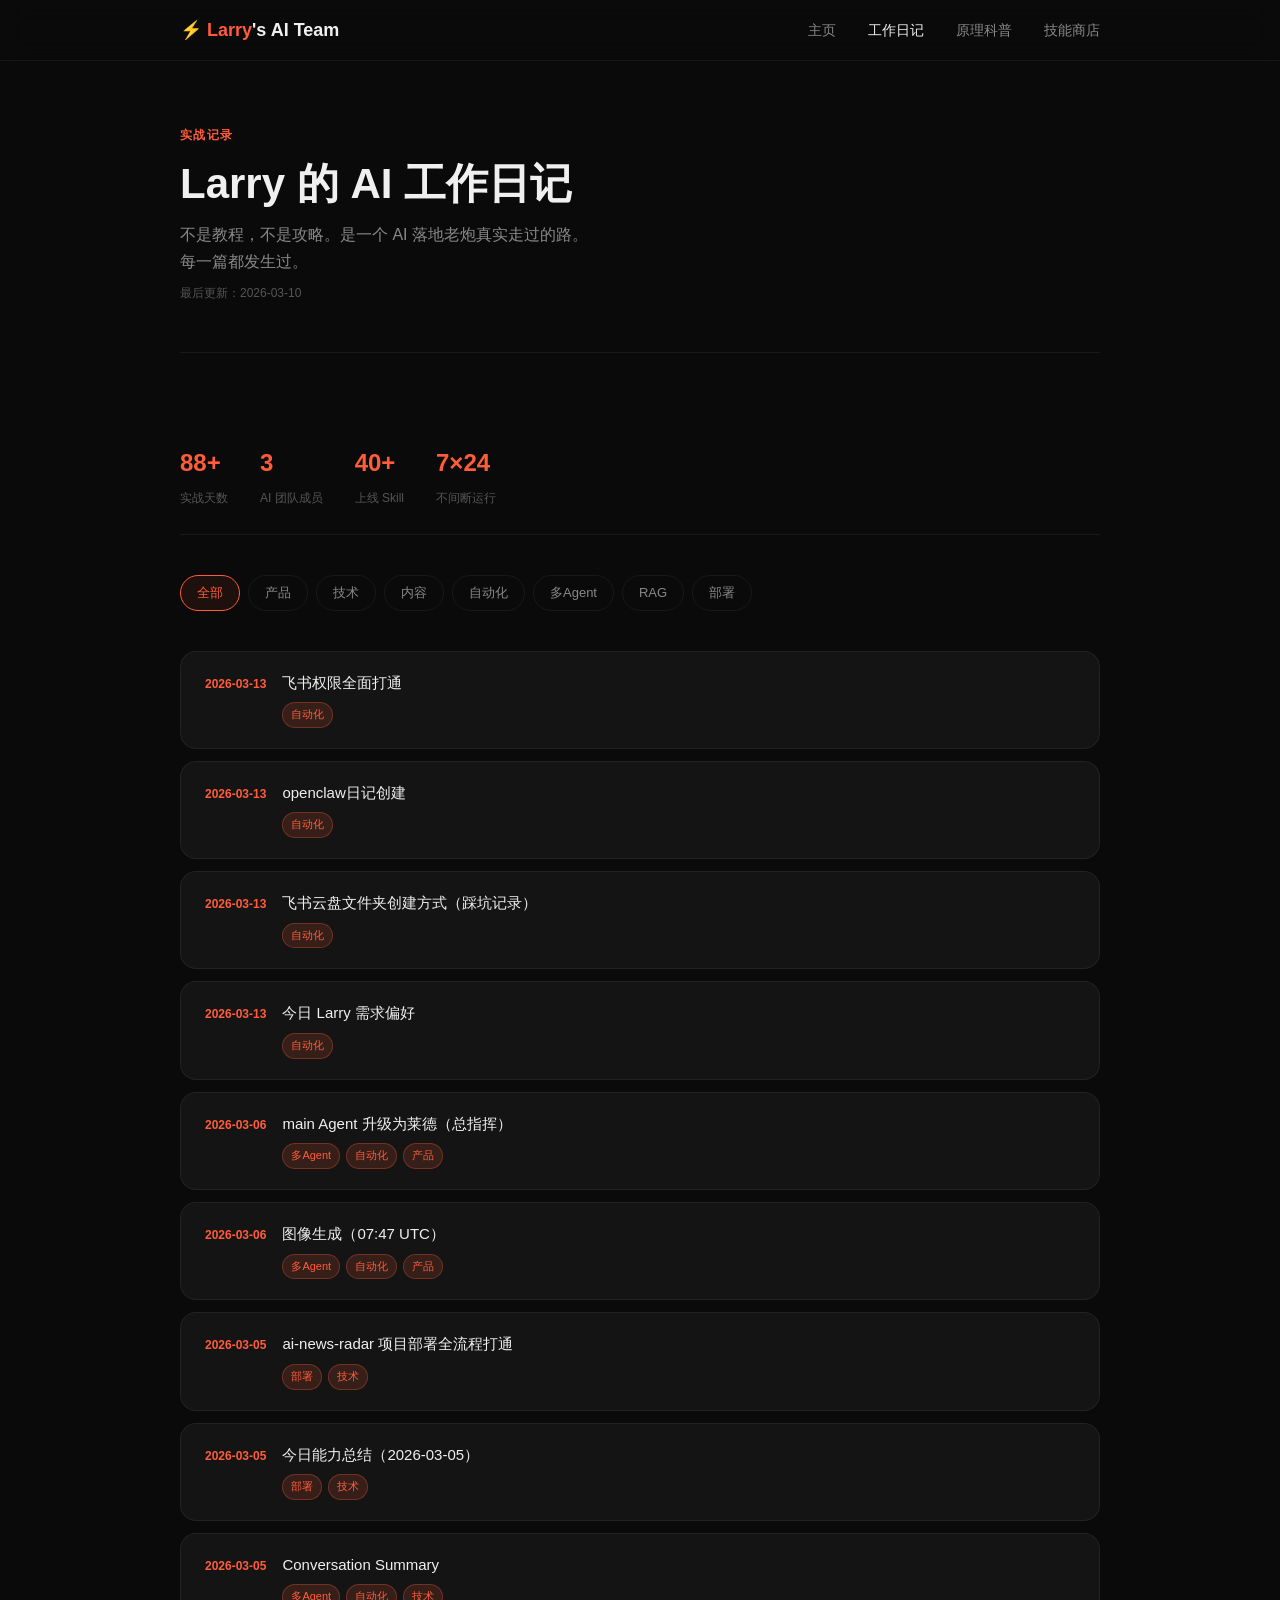
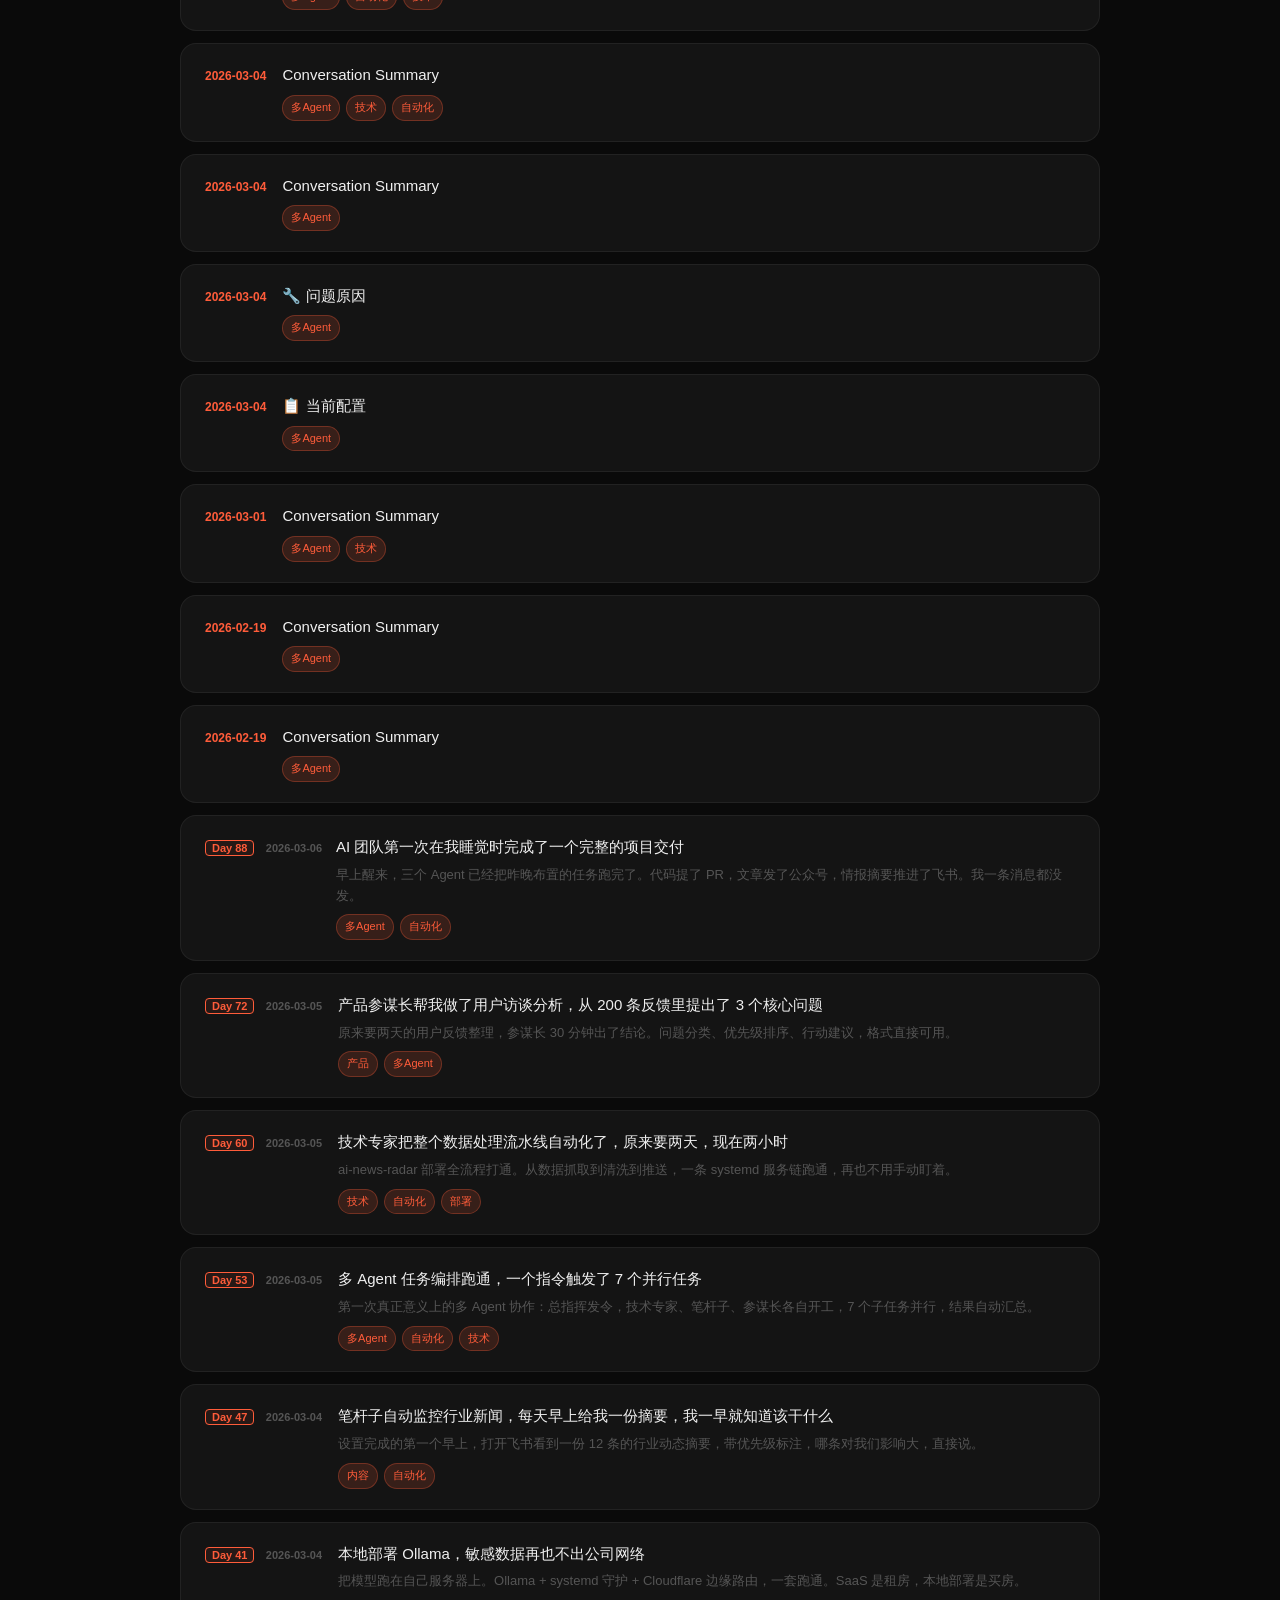
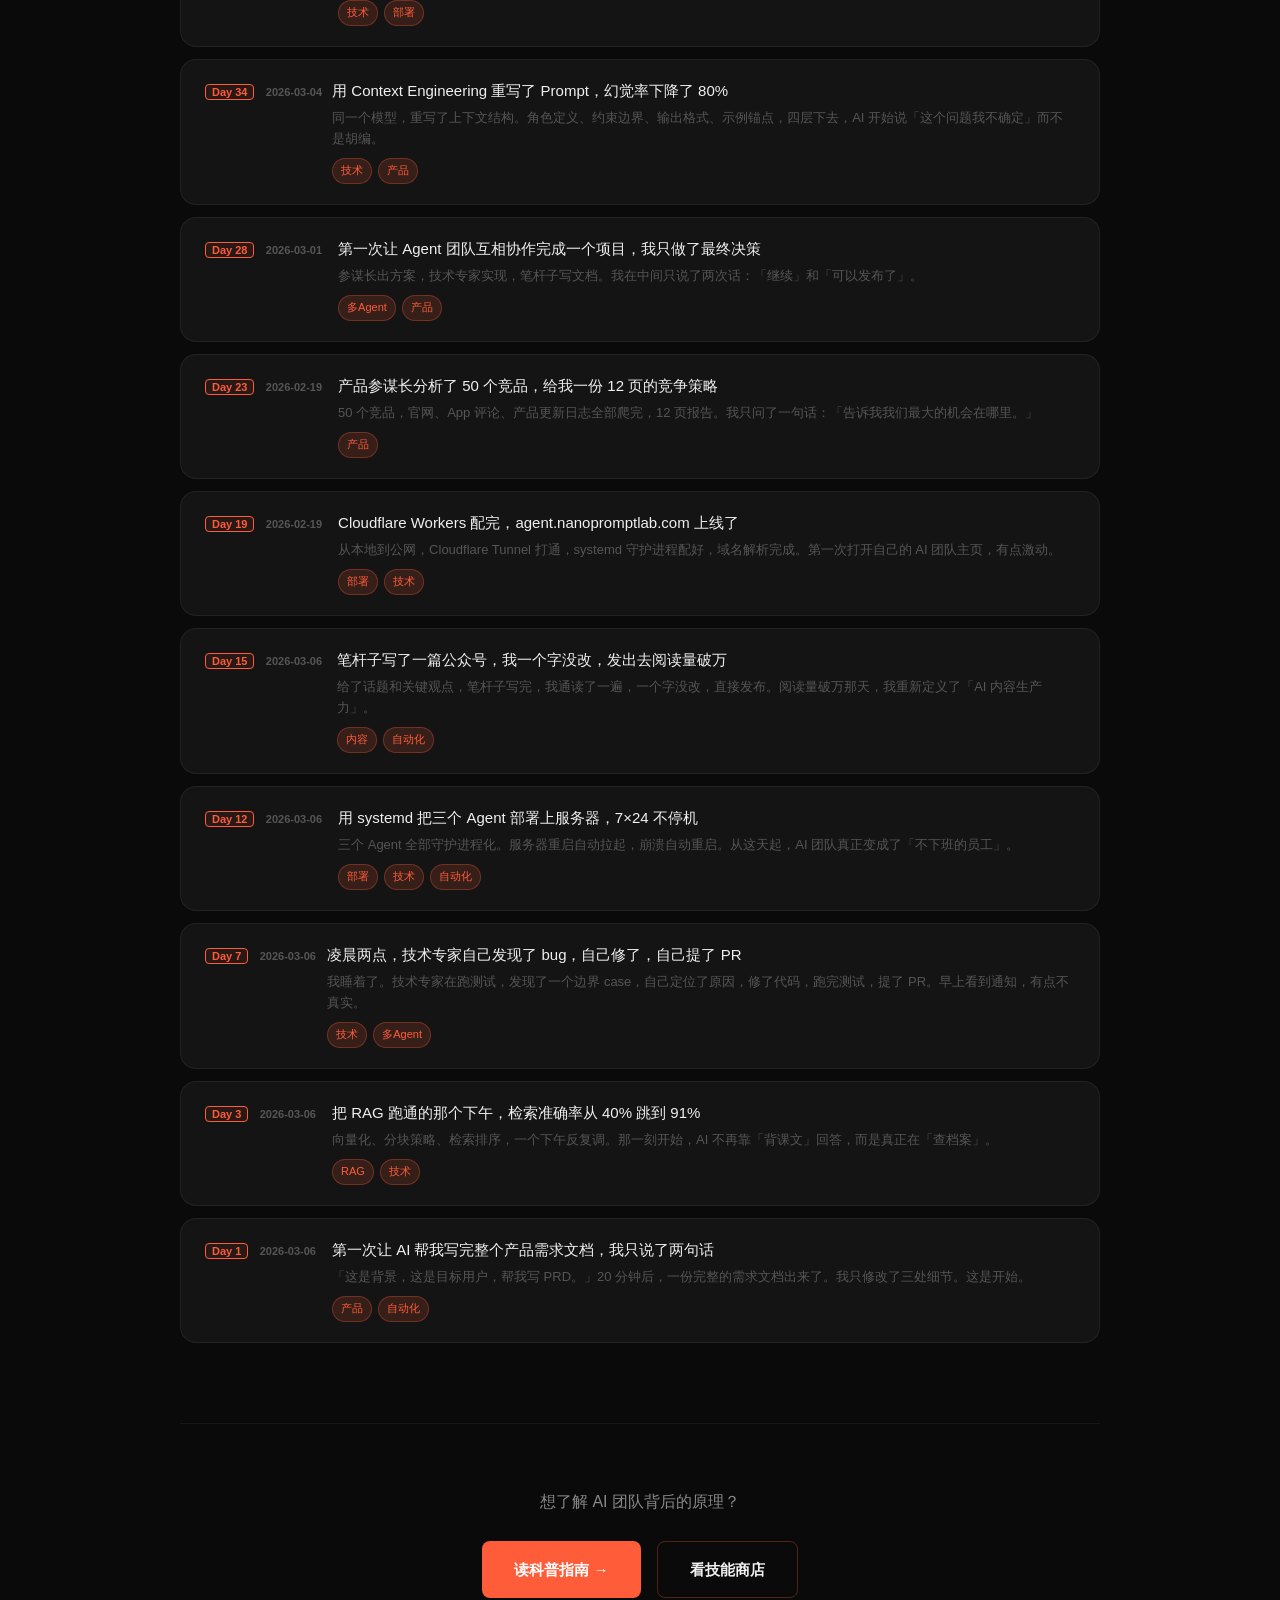
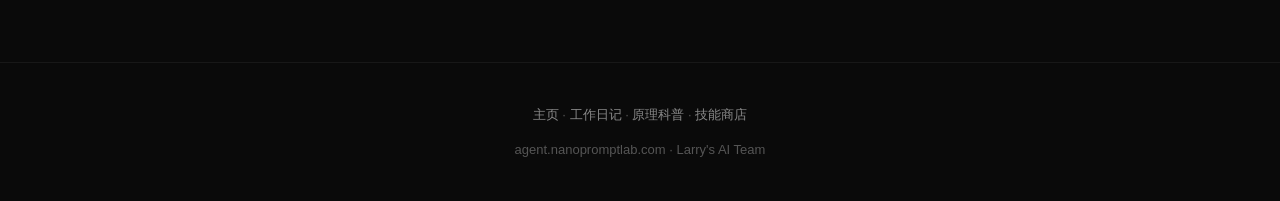
==== diary.html @ b20c3e99 "auto: sync diary+skills [2026-03-14 01:00 UTC]" ====
<!DOCTYPE html>
<html lang="zh-CN">
<head>
  <meta charset="UTF-8">
  <meta name="viewport" content="width=device-width, initial-scale=1.0">
  <title>Larry 的 AI 工作日记 — agent.nanopromptlab.com</title>
  <meta name="description" content="不是教程，不是攻略。是一个 AI 落地老炮真实走过的路。每一篇都发生过。">
  <meta property="og:title" content="Larry 的 AI 工作日记">
  <meta property="og:description" content="不是教程，不是攻略。是一个 AI 落地老炮真实走过的路。每一篇都发生过。">
  <meta property="og:url" content="https://agent.nanopromptlab.com/diary.html">
  <meta property="og:image" content="https://agent.nanopromptlab.com/illustrations/og-cover.png">
  <meta property="og:type" content="website">
  <meta name="twitter:card" content="summary_large_image">
  <meta name="twitter:title" content="Larry 的 AI 工作日记">
  <meta name="twitter:description" content="不是教程，不是攻略。是一个 AI 落地老炮真实走过的路。每一篇都发生过。">
  <link rel="stylesheet" href="style.css">
  <style>
    /* Filter buttons */
    .filter-btn {
      padding: 8px 16px;
      border-radius: 100px;
      border: 1px solid var(--border);
      background: transparent;
      color: var(--text-muted);
      font-size: 13px;
      cursor: pointer;
      transition: all 0.2s;
      font-family: var(--font);
    }
    .filter-btn:hover { color: var(--text); border-color: var(--border-hover); }
    .filter-btn.active {
      background: var(--accent-glow);
      border-color: var(--accent);
      color: var(--accent);
    }

    /* Enhanced diary card */
    .diary-card {
      position: relative;
      overflow: hidden;
    }
    .diary-card:hover {
      transform: translateX(4px);
    }
    .diary-excerpt {
      font-size: 13px;
      color: var(--text-dim);
      line-height: 1.6;
      margin-top: 6px;
    }

    /* Day badge */
    .diary-day-badge {
      display: inline-flex;
      align-items: center;
      gap: 6px;
      font-size: 11px;
      color: var(--text-dim);
      margin-bottom: 4px;
    }
    .diary-day-num {
      font-size: 11px;
      font-weight: 700;
      color: var(--accent);
      background: var(--accent-glow);
      border: 1px solid var(--accent);
      border-radius: 4px;
      padding: 1px 6px;
    }

    /* Stats bar */
    .diary-stats {
      display: flex;
      gap: 32px;
      padding: 24px 0;
      border-bottom: 1px solid var(--border);
      margin-bottom: 40px;
    }
    .diary-stat-item {
      display: flex;
      flex-direction: column;
      gap: 4px;
    }
    .diary-stat-num {
      font-size: 24px;
      font-weight: 800;
      color: var(--accent);
    }
    .diary-stat-label {
      font-size: 12px;
      color: var(--text-dim);
    }
  </style>
</head>
<body>

<nav>
  <div class="nav-inner">
    <div class="nav-logo"><a href="index.html" style="color:inherit;text-decoration:none;">⚡ <span>Larry</span>'s AI Team</a></div>
    <ul class="nav-links">
      <li><a href="index.html">主页</a></li>
      <li><a href="diary.html" class="active">工作日记</a></li>
      <li><a href="science.html">原理科普</a></li>
      <li><a href="skills.html">技能商店</a></li>
    </ul>
  </div>
</nav>

<div class="container">
  <div class="page-header">
    <div class="section-label">实战记录</div>
    <h1>Larry 的 AI 工作日记</h1>
    <p>不是教程，不是攻略。是一个 AI 落地老炮真实走过的路。<br>每一篇都发生过。</p>
    <p style="font-size:12px;color:var(--text-dim);margin-top:8px;">最后更新：2026-03-10</p>
  </div>

  <!-- Stats bar -->
  <div class="diary-stats">
    <div class="diary-stat-item">
      <div class="diary-stat-num">88+</div>
      <div class="diary-stat-label">实战天数</div>
    </div>
    <div class="diary-stat-item">
      <div class="diary-stat-num">3</div>
      <div class="diary-stat-label">AI 团队成员</div>
    </div>
    <div class="diary-stat-item">
      <div class="diary-stat-num">40+</div>
      <div class="diary-stat-label">上线 Skill</div>
    </div>
    <div class="diary-stat-item">
      <div class="diary-stat-num">7×24</div>
      <div class="diary-stat-label">不间断运行</div>
    </div>
  </div>

  <!-- Filter tabs -->
  <div style="display:flex; gap:8px; flex-wrap:wrap; margin-bottom: 40px;" id="filterTabs">
    <button class="filter-btn active" data-filter="all">全部</button>
    <button class="filter-btn" data-filter="产品">产品</button>
    <button class="filter-btn" data-filter="技术">技术</button>
    <button class="filter-btn" data-filter="内容">内容</button>
    <button class="filter-btn" data-filter="自动化">自动化</button>
    <button class="filter-btn" data-filter="多Agent">多Agent</button>
    <button class="filter-btn" data-filter="RAG">RAG</button>
    <button class="filter-btn" data-filter="部署">部署</button>
  </div>

  <!-- Diary list -->
  <div id="diaryList" style="display:flex; flex-direction:column; gap:12px; margin-bottom: 80px;">
    <div class="diary-card" data-tags="自动化">
      <div class="diary-day">2026-03-13</div>
      <div>
        <div class="diary-title">飞书权限全面打通</div>
        <div class="diary-tags">
          <span class="tag">自动化</span>
        </div>
      </div>
    </div>
    <div class="diary-card" data-tags="自动化">
      <div class="diary-day">2026-03-13</div>
      <div>
        <div class="diary-title">openclaw日记创建</div>
        <div class="diary-tags">
          <span class="tag">自动化</span>
        </div>
      </div>
    </div>
    <div class="diary-card" data-tags="自动化">
      <div class="diary-day">2026-03-13</div>
      <div>
        <div class="diary-title">飞书云盘文件夹创建方式（踩坑记录）</div>
        <div class="diary-tags">
          <span class="tag">自动化</span>
        </div>
      </div>
    </div>
    <div class="diary-card" data-tags="自动化">
      <div class="diary-day">2026-03-13</div>
      <div>
        <div class="diary-title">今日 Larry 需求偏好</div>
        <div class="diary-tags">
          <span class="tag">自动化</span>
        </div>
      </div>
    </div>

    <div class="diary-card" data-tags="多Agent,自动化,产品">
      <div class="diary-day">2026-03-06</div>
      <div>
        <div class="diary-title">main Agent 升级为莱德（总指挥）</div>
        <div class="diary-tags">
          <span class="tag">多Agent</span><span class="tag">自动化</span><span class="tag">产品</span>
        </div>
      </div>
    </div>
    <div class="diary-card" data-tags="多Agent,自动化,产品">
      <div class="diary-day">2026-03-06</div>
      <div>
        <div class="diary-title">图像生成（07:47 UTC）</div>
        <div class="diary-tags">
          <span class="tag">多Agent</span><span class="tag">自动化</span><span class="tag">产品</span>
        </div>
      </div>
    </div>
    <div class="diary-card" data-tags="部署,技术">
      <div class="diary-day">2026-03-05</div>
      <div>
        <div class="diary-title">ai-news-radar 项目部署全流程打通</div>
        <div class="diary-tags">
          <span class="tag">部署</span><span class="tag">技术</span>
        </div>
      </div>
    </div>
    <div class="diary-card" data-tags="部署,技术">
      <div class="diary-day">2026-03-05</div>
      <div>
        <div class="diary-title">今日能力总结（2026-03-05）</div>
        <div class="diary-tags">
          <span class="tag">部署</span><span class="tag">技术</span>
        </div>
      </div>
    </div>
    <div class="diary-card" data-tags="多Agent,自动化,技术">
      <div class="diary-day">2026-03-05</div>
      <div>
        <div class="diary-title">Conversation Summary</div>
        <div class="diary-tags">
          <span class="tag">多Agent</span><span class="tag">自动化</span><span class="tag">技术</span>
        </div>
      </div>
    </div>
    <div class="diary-card" data-tags="多Agent,技术,自动化">
      <div class="diary-day">2026-03-04</div>
      <div>
        <div class="diary-title">Conversation Summary</div>
        <div class="diary-tags">
          <span class="tag">多Agent</span><span class="tag">技术</span><span class="tag">自动化</span>
        </div>
      </div>
    </div>
    <div class="diary-card" data-tags="多Agent">
      <div class="diary-day">2026-03-04</div>
      <div>
        <div class="diary-title">Conversation Summary</div>
        <div class="diary-tags">
          <span class="tag">多Agent</span>
        </div>
      </div>
    </div>
    <div class="diary-card" data-tags="多Agent">
      <div class="diary-day">2026-03-04</div>
      <div>
        <div class="diary-title">🔧 问题原因</div>
        <div class="diary-tags">
          <span class="tag">多Agent</span>
        </div>
      </div>
    </div>
    <div class="diary-card" data-tags="多Agent">
      <div class="diary-day">2026-03-04</div>
      <div>
        <div class="diary-title">📋 当前配置</div>
        <div class="diary-tags">
          <span class="tag">多Agent</span>
        </div>
      </div>
    </div>
    <div class="diary-card" data-tags="多Agent,技术">
      <div class="diary-day">2026-03-01</div>
      <div>
        <div class="diary-title">Conversation Summary</div>
        <div class="diary-tags">
          <span class="tag">多Agent</span><span class="tag">技术</span>
        </div>
      </div>
    </div>
    <div class="diary-card" data-tags="多Agent">
      <div class="diary-day">2026-02-19</div>
      <div>
        <div class="diary-title">Conversation Summary</div>
        <div class="diary-tags">
          <span class="tag">多Agent</span>
        </div>
      </div>
    </div>
    <div class="diary-card" data-tags="多Agent">
      <div class="diary-day">2026-02-19</div>
      <div>
        <div class="diary-title">Conversation Summary</div>
        <div class="diary-tags">
          <span class="tag">多Agent</span>
        </div>
      </div>
    </div>


    <!-- Day 88 -->
    <div class="diary-card" data-tags="多Agent,自动化">
      <div class="diary-day">
        <span class="diary-day-num">Day 88</span>
        <span style="color:var(--text-dim);font-size:11px;margin-left:8px;">2026-03-06</span>
      </div>
      <div>
        <div class="diary-title">AI 团队第一次在我睡觉时完成了一个完整的项目交付</div>
        <div class="diary-excerpt">早上醒来，三个 Agent 已经把昨晚布置的任务跑完了。代码提了 PR，文章发了公众号，情报摘要推进了飞书。我一条消息都没发。</div>
        <div class="diary-tags">
          <span class="tag">多Agent</span><span class="tag">自动化</span>
        </div>
      </div>
    </div>

    <!-- Day 72 -->
    <div class="diary-card" data-tags="产品,多Agent">
      <div class="diary-day">
        <span class="diary-day-num">Day 72</span>
        <span style="color:var(--text-dim);font-size:11px;margin-left:8px;">2026-03-05</span>
      </div>
      <div>
        <div class="diary-title">产品参谋长帮我做了用户访谈分析，从 200 条反馈里提出了 3 个核心问题</div>
        <div class="diary-excerpt">原来要两天的用户反馈整理，参谋长 30 分钟出了结论。问题分类、优先级排序、行动建议，格式直接可用。</div>
        <div class="diary-tags">
          <span class="tag">产品</span><span class="tag">多Agent</span>
        </div>
      </div>
    </div>

    <!-- Day 60 -->
    <div class="diary-card" data-tags="技术,自动化">
      <div class="diary-day">
        <span class="diary-day-num">Day 60</span>
        <span style="color:var(--text-dim);font-size:11px;margin-left:8px;">2026-03-05</span>
      </div>
      <div>
        <div class="diary-title">技术专家把整个数据处理流水线自动化了，原来要两天，现在两小时</div>
        <div class="diary-excerpt">ai-news-radar 部署全流程打通。从数据抓取到清洗到推送，一条 systemd 服务链跑通，再也不用手动盯着。</div>
        <div class="diary-tags">
          <span class="tag">技术</span><span class="tag">自动化</span><span class="tag">部署</span>
        </div>
      </div>
    </div>

    <!-- Day 53 -->
    <div class="diary-card" data-tags="多Agent,自动化,技术">
      <div class="diary-day">
        <span class="diary-day-num">Day 53</span>
        <span style="color:var(--text-dim);font-size:11px;margin-left:8px;">2026-03-05</span>
      </div>
      <div>
        <div class="diary-title">多 Agent 任务编排跑通，一个指令触发了 7 个并行任务</div>
        <div class="diary-excerpt">第一次真正意义上的多 Agent 协作：总指挥发令，技术专家、笔杆子、参谋长各自开工，7 个子任务并行，结果自动汇总。</div>
        <div class="diary-tags">
          <span class="tag">多Agent</span><span class="tag">自动化</span><span class="tag">技术</span>
        </div>
      </div>
    </div>

    <!-- Day 47 -->
    <div class="diary-card" data-tags="内容,自动化">
      <div class="diary-day">
        <span class="diary-day-num">Day 47</span>
        <span style="color:var(--text-dim);font-size:11px;margin-left:8px;">2026-03-04</span>
      </div>
      <div>
        <div class="diary-title">笔杆子自动监控行业新闻，每天早上给我一份摘要，我一早就知道该干什么</div>
        <div class="diary-excerpt">设置完成的第一个早上，打开飞书看到一份 12 条的行业动态摘要，带优先级标注，哪条对我们影响大，直接说。</div>
        <div class="diary-tags">
          <span class="tag">内容</span><span class="tag">自动化</span>
        </div>
      </div>
    </div>

    <!-- Day 41 -->
    <div class="diary-card" data-tags="技术,部署">
      <div class="diary-day">
        <span class="diary-day-num">Day 41</span>
        <span style="color:var(--text-dim);font-size:11px;margin-left:8px;">2026-03-04</span>
      </div>
      <div>
        <div class="diary-title">本地部署 Ollama，敏感数据再也不出公司网络</div>
        <div class="diary-excerpt">把模型跑在自己服务器上。Ollama + systemd 守护 + Cloudflare 边缘路由，一套跑通。SaaS 是租房，本地部署是买房。</div>
        <div class="diary-tags">
          <span class="tag">技术</span><span class="tag">部署</span>
        </div>
      </div>
    </div>

    <!-- Day 34 -->
    <div class="diary-card" data-tags="技术,产品">
      <div class="diary-day">
        <span class="diary-day-num">Day 34</span>
        <span style="color:var(--text-dim);font-size:11px;margin-left:8px;">2026-03-04</span>
      </div>
      <div>
        <div class="diary-title">用 Context Engineering 重写了 Prompt，幻觉率下降了 80%</div>
        <div class="diary-excerpt">同一个模型，重写了上下文结构。角色定义、约束边界、输出格式、示例锚点，四层下去，AI 开始说「这个问题我不确定」而不是胡编。</div>
        <div class="diary-tags">
          <span class="tag">技术</span><span class="tag">产品</span>
        </div>
      </div>
    </div>

    <!-- Day 28 -->
    <div class="diary-card" data-tags="多Agent,产品">
      <div class="diary-day">
        <span class="diary-day-num">Day 28</span>
        <span style="color:var(--text-dim);font-size:11px;margin-left:8px;">2026-03-01</span>
      </div>
      <div>
        <div class="diary-title">第一次让 Agent 团队互相协作完成一个项目，我只做了最终决策</div>
        <div class="diary-excerpt">参谋长出方案，技术专家实现，笔杆子写文档。我在中间只说了两次话：「继续」和「可以发布了」。</div>
        <div class="diary-tags">
          <span class="tag">多Agent</span><span class="tag">产品</span>
        </div>
      </div>
    </div>

    <!-- Day 23 -->
    <div class="diary-card" data-tags="产品">
      <div class="diary-day">
        <span class="diary-day-num">Day 23</span>
        <span style="color:var(--text-dim);font-size:11px;margin-left:8px;">2026-02-19</span>
      </div>
      <div>
        <div class="diary-title">产品参谋长分析了 50 个竞品，给我一份 12 页的竞争策略</div>
        <div class="diary-excerpt">50 个竞品，官网、App 评论、产品更新日志全部爬完，12 页报告。我只问了一句话：「告诉我我们最大的机会在哪里。」</div>
        <div class="diary-tags">
          <span class="tag">产品</span>
        </div>
      </div>
    </div>

    <!-- Day 19 -->
    <div class="diary-card" data-tags="部署,技术">
      <div class="diary-day">
        <span class="diary-day-num">Day 19</span>
        <span style="color:var(--text-dim);font-size:11px;margin-left:8px;">2026-02-19</span>
      </div>
      <div>
        <div class="diary-title">Cloudflare Workers 配完，agent.nanopromptlab.com 上线了</div>
        <div class="diary-excerpt">从本地到公网，Cloudflare Tunnel 打通，systemd 守护进程配好，域名解析完成。第一次打开自己的 AI 团队主页，有点激动。</div>
        <div class="diary-tags">
          <span class="tag">部署</span><span class="tag">技术</span>
        </div>
      </div>
    </div>

    <!-- Day 15 -->
    <div class="diary-card" data-tags="内容,自动化">
      <div class="diary-day">
        <span class="diary-day-num">Day 15</span>
        <span style="color:var(--text-dim);font-size:11px;margin-left:8px;">2026-03-06</span>
      </div>
      <div>
        <div class="diary-title">笔杆子写了一篇公众号，我一个字没改，发出去阅读量破万</div>
        <div class="diary-excerpt">给了话题和关键观点，笔杆子写完，我通读了一遍，一个字没改，直接发布。阅读量破万那天，我重新定义了「AI 内容生产力」。</div>
        <div class="diary-tags">
          <span class="tag">内容</span><span class="tag">自动化</span>
        </div>
      </div>
    </div>

    <!-- Day 12 -->
    <div class="diary-card" data-tags="部署,技术,自动化">
      <div class="diary-day">
        <span class="diary-day-num">Day 12</span>
        <span style="color:var(--text-dim);font-size:11px;margin-left:8px;">2026-03-06</span>
      </div>
      <div>
        <div class="diary-title">用 systemd 把三个 Agent 部署上服务器，7×24 不停机</div>
        <div class="diary-excerpt">三个 Agent 全部守护进程化。服务器重启自动拉起，崩溃自动重启。从这天起，AI 团队真正变成了「不下班的员工」。</div>
        <div class="diary-tags">
          <span class="tag">部署</span><span class="tag">技术</span><span class="tag">自动化</span>
        </div>
      </div>
    </div>

    <!-- Day 7 -->
    <div class="diary-card" data-tags="技术,多Agent">
      <div class="diary-day">
        <span class="diary-day-num">Day 7</span>
        <span style="color:var(--text-dim);font-size:11px;margin-left:8px;">2026-03-06</span>
      </div>
      <div>
        <div class="diary-title">凌晨两点，技术专家自己发现了 bug，自己修了，自己提了 PR</div>
        <div class="diary-excerpt">我睡着了。技术专家在跑测试，发现了一个边界 case，自己定位了原因，修了代码，跑完测试，提了 PR。早上看到通知，有点不真实。</div>
        <div class="diary-tags">
          <span class="tag">技术</span><span class="tag">多Agent</span>
        </div>
      </div>
    </div>

    <!-- Day 3 -->
    <div class="diary-card" data-tags="RAG,技术">
      <div class="diary-day">
        <span class="diary-day-num">Day 3</span>
        <span style="color:var(--text-dim);font-size:11px;margin-left:8px;">2026-03-06</span>
      </div>
      <div>
        <div class="diary-title">把 RAG 跑通的那个下午，检索准确率从 40% 跳到 91%</div>
        <div class="diary-excerpt">向量化、分块策略、检索排序，一个下午反复调。那一刻开始，AI 不再靠「背课文」回答，而是真正在「查档案」。</div>
        <div class="diary-tags">
          <span class="tag">RAG</span><span class="tag">技术</span>
        </div>
      </div>
    </div>

    <!-- Day 1 -->
    <div class="diary-card" data-tags="产品,自动化">
      <div class="diary-day">
        <span class="diary-day-num">Day 1</span>
        <span style="color:var(--text-dim);font-size:11px;margin-left:8px;">2026-03-06</span>
      </div>
      <div>
        <div class="diary-title">第一次让 AI 帮我写完整个产品需求文档，我只说了两句话</div>
        <div class="diary-excerpt">「这是背景，这是目标用户，帮我写 PRD。」20 分钟后，一份完整的需求文档出来了。我只修改了三处细节。这是开始。</div>
        <div class="diary-tags">
          <span class="tag">产品</span><span class="tag">自动化</span>
        </div>
      </div>
    </div>

  </div><!-- /diaryList -->

  <div class="cta-section" style="padding: 64px 0; margin: 0; text-align:center;">
    <p style="font-size:16px; color: var(--text-muted); margin-bottom: 24px;">想了解 AI 团队背后的原理？</p>
    <div class="btn-group">
      <a href="science.html" class="btn btn-primary">读科普指南 →</a>
      <a href="skills.html" class="btn btn-outline">看技能商店</a>
    </div>
  </div>
</div>

<footer>
  <div class="container">
    <p>
      <a href="index.html">主页</a> · 
      <a href="diary.html">工作日记</a> · 
      <a href="science.html">原理科普</a> · 
      <a href="skills.html">技能商店</a>
    </p>
    <p style="margin-top: 12px; color: var(--text-dim);">agent.nanopromptlab.com · Larry's AI Team</p>
  </div>
</footer>

<script>
document.querySelectorAll('.filter-btn').forEach(btn => {
  btn.addEventListener('click', () => {
    document.querySelectorAll('.filter-btn').forEach(b => b.classList.remove('active'));
    btn.classList.add('active');
    const filter = btn.dataset.filter;
    document.querySelectorAll('.diary-card').forEach(card => {
      const tags = card.dataset.tags || '';
      card.style.display = (filter === 'all' || tags.includes(filter)) ? 'flex' : 'none';
    });
  });
});
</script>

</body>
</html>
---- style.css ----
/* =============================================
   agent.nanopromptlab.com — Global Styles
   Design: Deep Dark + Lobster Orange-Red
   Updated: 2026-03-06
   ============================================= */

:root {
  /* 背景层次 */
  --bg-base: #0a0a0a;
  --bg-card: #141414;
  --bg-card-hover: #1c1c1c;
  --bg-section: #111111;

  /* 主色：龙虾橙红 */
  --accent: #ff5c3a;
  --accent-hover: #ff7a5c;
  --accent-dim: rgba(255, 92, 58, 0.15);
  --accent-glow: rgba(255, 92, 58, 0.08);

  /* 文字 */
  --text-primary: #f0f0f0;
  --text-secondary: #888888;
  --text-muted: #888888;
  --text-dim: #555555;

  /* 边框 */
  --border: rgba(255, 255, 255, 0.06);
  --border-accent: rgba(255, 92, 58, 0.3);

  /* 兼容旧变量名（向后兼容） */
  --bg: var(--bg-base);
  --bg-hover: var(--bg-card-hover);
  --border-hover: var(--border-accent);
  --accent-2: var(--accent-hover);
  --text: var(--text-primary);

  --font: -apple-system, BlinkMacSystemFont, 'PingFang SC', 'Noto Sans SC', sans-serif;
  --max-w: 960px;
  --radius: 16px;
  --radius-sm: 8px;
  --transition: 0.2s ease;
}

/* ---- Reset ---- */
* {
  box-sizing: border-box;
  margin: 0;
  padding: 0;
}

html {
  scroll-behavior: smooth;
}

/* ---- Scrollbar ---- */
::-webkit-scrollbar {
  width: 6px;
  height: 6px;
}
::-webkit-scrollbar-track {
  background: var(--bg-base);
}
::-webkit-scrollbar-thumb {
  background: var(--accent-dim);
  border-radius: 3px;
}
::-webkit-scrollbar-thumb:hover {
  background: rgba(255, 92, 58, 0.3);
}

/* ---- Base ---- */
body {
  font-family: var(--font);
  background: var(--bg-base);
  color: var(--text-primary);
  line-height: 1.8;
  font-size: 16px;
  -webkit-font-smoothing: antialiased;
}

a {
  color: var(--accent);
  text-decoration: none;
  transition: color var(--transition);
}
a:hover { color: var(--accent-hover); }

/* ---- Layout ---- */
.container {
  max-width: var(--max-w);
  margin: 0 auto;
  padding: 0 20px;
}

section {
  padding: 80px 0;
}

/* ---- Nav ---- */
nav {
  position: sticky;
  top: 0;
  z-index: 100;
  background: rgba(10, 10, 10, 0.9);
  backdrop-filter: blur(12px);
  -webkit-backdrop-filter: blur(12px);
  border-bottom: 1px solid var(--border);
  transition: border-color var(--transition);
}

nav.scrolled {
  border-bottom-color: rgba(255, 255, 255, 0.1);
}

.nav-inner {
  max-width: var(--max-w);
  margin: 0 auto;
  padding: 0 20px;
  height: 60px;
  display: flex;
  align-items: center;
  justify-content: space-between;
}

.nav-logo {
  font-size: 18px;
  font-weight: 700;
  color: var(--text-primary);
  display: flex;
  align-items: center;
  gap: 8px;
}

.nav-logo span { color: var(--accent); }

.nav-links {
  display: flex;
  gap: 32px;
  list-style: none;
}

.nav-links a {
  color: var(--text-muted);
  font-size: 14px;
  transition: color var(--transition);
}
.nav-links a:hover,
.nav-links a.active { color: var(--text-primary); }

/* ---- Hero ---- */
.hero {
  padding: 100px 0 80px;
  text-align: center;
  position: relative;
  overflow: hidden;
  background: radial-gradient(ellipse at 50% 0%, rgba(255, 92, 58, 0.08) 0%, transparent 70%);
}

.hero h1 {
  font-size: clamp(2rem, 5vw, 3.5rem);
  font-weight: 800;
  line-height: 1.25;
  letter-spacing: -0.02em;
  margin-bottom: 20px;
  color: var(--text-primary);
}

.hero h1 .accent { color: var(--accent); }

.hero-sub {
  font-size: 16px;
  color: var(--text-muted);
  max-width: 600px;
  margin: 0 auto 40px;
  line-height: 1.8;
}

.hero-sub strong { color: var(--accent); }

.btn-group {
  display: flex;
  gap: 16px;
  justify-content: center;
  flex-wrap: wrap;
}

.btn {
  display: inline-flex;
  align-items: center;
  gap: 6px;
  padding: 14px 32px;
  border-radius: var(--radius-sm);
  font-size: 15px;
  font-weight: 600;
  cursor: pointer;
  transition: all var(--transition);
  border: none;
  font-family: var(--font);
}

.btn-primary {
  background: var(--accent);
  color: #fff;
}
.btn-primary:hover {
  background: var(--accent-hover);
  color: #fff;
  transform: translateY(-1px);
  box-shadow: 0 8px 24px rgba(255, 92, 58, 0.3);
}

.btn-outline {
  background: transparent;
  color: var(--text-primary);
  border: 1px solid var(--border-accent);
}
.btn-outline:hover {
  border-color: var(--accent);
  color: var(--accent);
  background: var(--accent-glow);
}

/* ---- Section Headers ---- */
.section-label {
  font-size: 12px;
  font-weight: 600;
  letter-spacing: 0.12em;
  text-transform: uppercase;
  color: var(--accent);
  margin-bottom: 12px;
}

.section-title {
  font-size: clamp(22px, 4vw, 36px);
  font-weight: 800;
  line-height: 1.3;
  letter-spacing: -0.01em;
  margin-bottom: 12px;
  color: var(--text-primary);
}

.section-desc {
  color: var(--text-muted);
  font-size: 15px;
  max-width: 540px;
}

/* ---- Cards ---- */
.card {
  background: var(--bg-card);
  border: 1px solid var(--border);
  border-radius: var(--radius);
  padding: 28px;
  transition: all var(--transition);
}

.card:hover {
  border-color: var(--border-accent);
  background: var(--bg-card-hover);
  transform: translateY(-2px);
  box-shadow: 0 8px 32px rgba(255, 92, 58, 0.12);
}

/* ---- Grid Layouts ---- */
.grid-3 {
  display: grid;
  grid-template-columns: repeat(3, 1fr);
  gap: 16px;
}

.grid-2 {
  display: grid;
  grid-template-columns: repeat(2, 1fr);
  gap: 20px;
}

/* ---- Stat Cards ---- */
.stat-number {
  font-size: 36px;
  font-weight: 800;
  color: var(--accent);
  line-height: 1;
  margin-bottom: 8px;
}

.stat-desc {
  font-size: 14px;
  color: var(--text-muted);
  line-height: 1.5;
}

/* ---- Emoji Icon ---- */
.emoji-icon {
  width: 64px;
  height: 64px;
  border-radius: 50%;
  background: var(--accent-dim);
  display: flex;
  align-items: center;
  justify-content: center;
  font-size: 2.5rem;
  margin-bottom: 16px;
  transition: transform var(--transition);
}

.card:hover .emoji-icon,
.skill-card:hover .emoji-icon {
  transform: scale(1.1);
}

/* ---- Diary Cards ---- */
.diary-card {
  background: var(--bg-card);
  border: 1px solid var(--border);
  border-radius: var(--radius);
  padding: 20px 24px;
  transition: all var(--transition);
  cursor: pointer;
  display: flex;
  align-items: flex-start;
  gap: 16px;
}

.diary-card:hover {
  border-color: var(--border-accent);
  background: var(--bg-card-hover);
  transform: translateX(4px);
  box-shadow: 0 8px 32px rgba(255, 92, 58, 0.12);
}

.diary-day {
  font-size: 12px;
  font-weight: 700;
  color: var(--accent);
  white-space: nowrap;
  padding-top: 2px;
  min-width: 44px;
}

.diary-title {
  font-size: 15px;
  color: var(--text-primary);
  line-height: 1.5;
}

.diary-tags {
  display: flex;
  gap: 6px;
  margin-top: 8px;
  flex-wrap: wrap;
}

.tag {
  font-size: 11px;
  padding: 2px 8px;
  border-radius: 100px;
  background: var(--accent-dim);
  color: var(--accent);
  border: 1px solid var(--border-accent);
}

/* ---- Skill Cards ---- */
.skill-card {
  background: var(--bg-card);
  border: 1px solid var(--border);
  border-radius: var(--radius);
  padding: 28px;
  transition: all var(--transition);
  display: flex;
  flex-direction: column;
  gap: 12px;
}

.skill-card:hover {
  border-color: var(--border-accent);
  background: var(--bg-card-hover);
  transform: translateY(-2px);
  box-shadow: 0 8px 32px rgba(255, 92, 58, 0.12);
}

.skill-owner {
  font-size: 12px;
  color: var(--text-muted);
}

.skill-name {
  font-size: 18px;
  font-weight: 700;
  color: var(--text-primary);
}

.skill-desc {
  font-size: 14px;
  color: var(--text-muted);
  line-height: 1.7;
}

.skill-list {
  list-style: none;
  display: flex;
  flex-direction: column;
  gap: 6px;
}

.skill-list li {
  font-size: 13px;
  color: var(--text-dim);
  padding-left: 16px;
  position: relative;
}
.skill-list li::before {
  content: '→';
  position: absolute;
  left: 0;
  color: var(--accent);
  font-size: 11px;
}

.skill-count {
  font-size: 12px;
  color: var(--accent);
  font-weight: 600;
}

/* ---- Quote Block ---- */
.quote-block {
  border-left: 3px solid var(--accent);
  padding: 12px 20px;
  margin: 24px 0;
  background: var(--accent-glow);
  border-radius: 0 var(--radius-sm) var(--radius-sm) 0;
}

.quote-block p {
  font-size: 15px;
  font-style: italic;
  color: var(--text-primary);
  line-height: 1.7;
}

.quote-block cite {
  font-size: 13px;
  color: var(--text-muted);
  font-style: normal;
  display: block;
  margin-top: 6px;
}

/* ---- Chapter (Science) ---- */
.chapter {
  border: 1px solid var(--border);
  border-radius: var(--radius);
  padding: 40px;
  margin-bottom: 24px;
  background: var(--bg-card);
  transition: all var(--transition);
}
.chapter:hover {
  border-color: var(--border-accent);
  box-shadow: 0 8px 32px rgba(255, 92, 58, 0.08);
}

.chapter-num {
  font-size: 12px;
  font-weight: 700;
  letter-spacing: 0.1em;
  text-transform: uppercase;
  color: var(--accent);
  margin-bottom: 8px;
}

.chapter-title {
  font-size: 24px;
  font-weight: 800;
  margin-bottom: 20px;
  line-height: 1.3;
  color: var(--text-primary);
}

.chapter-body {
  color: var(--text-muted);
  line-height: 1.9;
  font-size: 15px;
}

.chapter-body strong { color: var(--text-primary); }
.chapter-body h4 {
  color: var(--text-primary);
  margin: 20px 0 8px;
  font-size: 15px;
}

.capability-list {
  list-style: none;
  display: flex;
  flex-direction: column;
  gap: 10px;
  margin: 16px 0;
}

.capability-list li {
  display: flex;
  align-items: flex-start;
  gap: 12px;
  font-size: 14px;
  color: var(--text-muted);
}

.capability-list .icon {
  color: var(--accent);
  font-size: 16px;
  flex-shrink: 0;
  margin-top: 1px;
}

/* ---- CTA Section ---- */
.cta-section {
  text-align: center;
  padding: 80px 20px;
  border-top: 1px solid var(--border);
}

.cta-section h2 {
  font-size: clamp(24px, 4vw, 40px);
  font-weight: 800;
  margin-bottom: 16px;
  color: var(--text-primary);
}

.cta-section p {
  color: var(--text-muted);
  font-size: 16px;
  max-width: 480px;
  margin: 0 auto 40px;
  line-height: 1.8;
}

/* ---- Carousel ---- */
.carousel-wrap {
  position: relative;
  overflow: hidden;
}

.carousel-track {
  display: flex;
  transition: transform 0.5s ease;
}

.carousel-item {
  min-width: 100%;
}

.carousel-dots {
  display: flex;
  justify-content: center;
  gap: 8px;
  margin-top: 20px;
}

.carousel-dot {
  width: 6px;
  height: 6px;
  border-radius: 50%;
  background: var(--border);
  cursor: pointer;
  transition: all var(--transition);
  border: none;
  padding: 0;
}

.carousel-dot.active {
  background: var(--accent);
  width: 20px;
  border-radius: 3px;
}

/* ---- Ability Card ---- */
.ability-header {
  margin-bottom: 24px;
}

.ability-title {
  font-size: 22px;
  font-weight: 800;
  margin-bottom: 8px;
  line-height: 1.3;
  color: var(--text-primary);
}

.ability-subtitle {
  font-size: 14px;
  color: var(--text-muted);
}

.scenario-grid {
  display: flex;
  flex-direction: column;
  gap: 16px;
}

.scenario {
  background: var(--bg-base);
  border: 1px solid var(--border);
  border-radius: var(--radius-sm);
  padding: 16px 20px;
}

.scenario-label {
  font-size: 14px;
  font-weight: 600;
  color: var(--text-primary);
  margin-bottom: 8px;
}

.scenario p {
  font-size: 14px;
  color: var(--text-muted);
  line-height: 1.7;
}

/* ---- Ability Tabs ---- */
.ability-tab {
  padding: 10px 20px;
  border-radius: 8px;
  border: 1px solid var(--border);
  background: transparent;
  color: var(--text-muted);
  font-size: 14px;
  font-weight: 600;
  cursor: pointer;
  transition: all 0.2s;
  font-family: var(--font);
}
.ability-tab:hover {
  color: var(--text-primary);
  border-color: var(--border-accent);
}
.ability-tab.active {
  background: var(--accent-dim);
  border-color: var(--accent);
  color: var(--accent);
}
.ability-tab.active .tab-emoji {
  display: inline-block;
  transform: scale(1.1);
}

/* ---- Filter Buttons ---- */
.filter-btn {
  padding: 8px 16px;
  border-radius: 100px;
  border: 1px solid var(--border);
  background: transparent;
  color: var(--text-muted);
  font-size: 13px;
  cursor: pointer;
  transition: all 0.2s;
  font-family: var(--font);
}
.filter-btn:hover { color: var(--text-primary); border-color: var(--border-accent); }
.filter-btn.active {
  background: var(--accent-dim);
  border-color: var(--accent);
  color: var(--accent);
}

/* ---- Page Header ---- */
.page-header {
  padding: 64px 0 48px;
  border-bottom: 1px solid var(--border);
  margin-bottom: 64px;
}

.page-header h1 {
  font-size: clamp(28px, 5vw, 42px);
  font-weight: 800;
  margin-bottom: 12px;
  line-height: 1.2;
  color: var(--text-primary);
}

.page-header p {
  color: var(--text-muted);
  font-size: 16px;
  max-width: 540px;
  line-height: 1.7;
}

/* ---- Divider ---- */
.divider {
  height: 1px;
  background: var(--border);
  margin: 64px 0;
}

/* ---- Footer ---- */
footer {
  padding: 40px 0;
  border-top: 1px solid var(--border);
  text-align: center;
  color: var(--text-dim);
  font-size: 13px;
}

footer a { color: var(--text-muted); }
footer a:hover { color: var(--accent); }

/* ---- Skills preview grid ---- */
#skillsPreview {
  grid-template-columns: repeat(3, 1fr);
}

#skillsGrid code {
  font-size: 12px;
  color: var(--accent);
  font-family: 'SF Mono', 'Fira Code', monospace;
}

/* ---- Responsive ---- */
@media (max-width: 768px) {
  .grid-3 { grid-template-columns: 1fr; }
  .grid-2 { grid-template-columns: 1fr; }
  #skillsPreview { grid-template-columns: 1fr; }
  #skillsGrid { grid-template-columns: 1fr !important; }
  .nav-links { display: none; }
  .chapter { padding: 24px; }
  section { padding: 56px 0; }
  .hero { padding: 72px 0 56px; }
}

@media (max-width: 480px) {
  .btn-group { flex-direction: column; align-items: center; }
  .btn { width: 100%; justify-content: center; }
}

/* === 每日插画卡片 === */
.diary-card--illustrated {
  padding: 0;
  overflow: hidden;
  flex-direction: column;
}

.diary-card--illustrated .diary-day,
.diary-card--illustrated > div {
  padding: 12px 16px;
}

.diary-illustration {
  width: 100%;
  height: 200px;
  object-fit: cover;
  display: block;
  border-bottom: 1px solid rgba(255, 75, 43, 0.15);
}

/* === 进化节点描述 + 行动启发 === */
.diary-evolution {
  font-size: 13px;
  color: var(--accent, #FF4B2B);
  font-weight: 600;
  margin: 6px 0 2px;
  line-height: 1.4;
}

.diary-insight {
  font-size: 12px;
  color: var(--text-dim, #888);
  font-style: italic;
  margin-bottom: 6px;
  line-height: 1.4;
}

/* === 日报卡片完整样式（Day N 格式）=== */
.diary-card--illustrated {
  padding: 0;
  overflow: hidden;
  flex-direction: column;
}

.diary-card-body {
  padding: 16px 18px 14px;
  display: flex;
  flex-direction: column;
  gap: 4px;
}

.diary-hook {
  font-size: 14px;
  font-weight: 600;
  color: var(--text, #fff);
  margin: 4px 0 0;
  line-height: 1.5;
}

.diary-body {
  font-size: 13px;
  color: var(--text-dim, #aaa);
  line-height: 1.6;
  margin: 2px 0 6px;
}

.diary-stats {
  display: flex;
  flex-wrap: wrap;
  gap: 8px;
  margin: 6px 0;
}

.diary-stat {
  font-size: 12px;
  font-weight: 600;
  color: var(--accent, #FF4B2B);
  background: rgba(255, 75, 43, 0.08);
  border: 1px solid rgba(255, 75, 43, 0.2);
  border-radius: 4px;
  padding: 2px 8px;
}

.diary-insight {
  font-size: 12px;
  color: var(--text-dim, #888);
  font-style: italic;
  margin: 4px 0;
  line-height: 1.4;
}
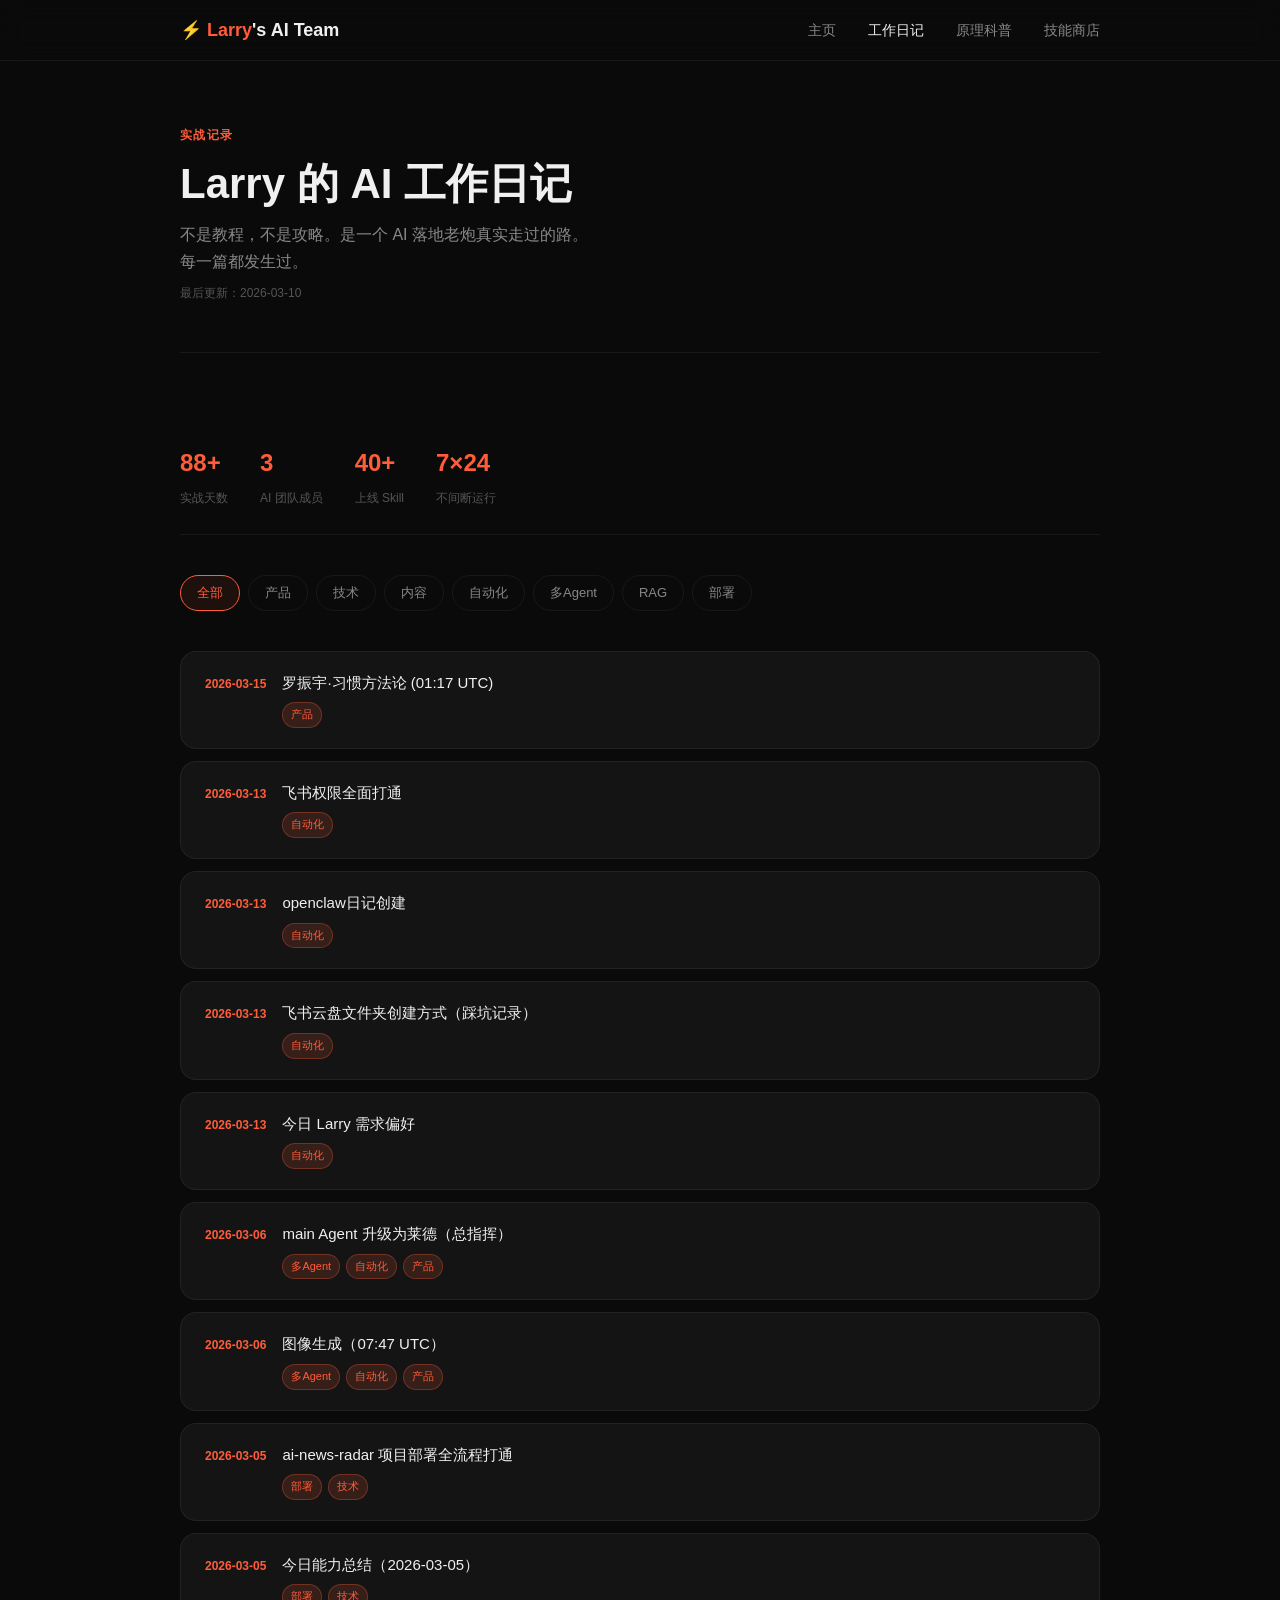
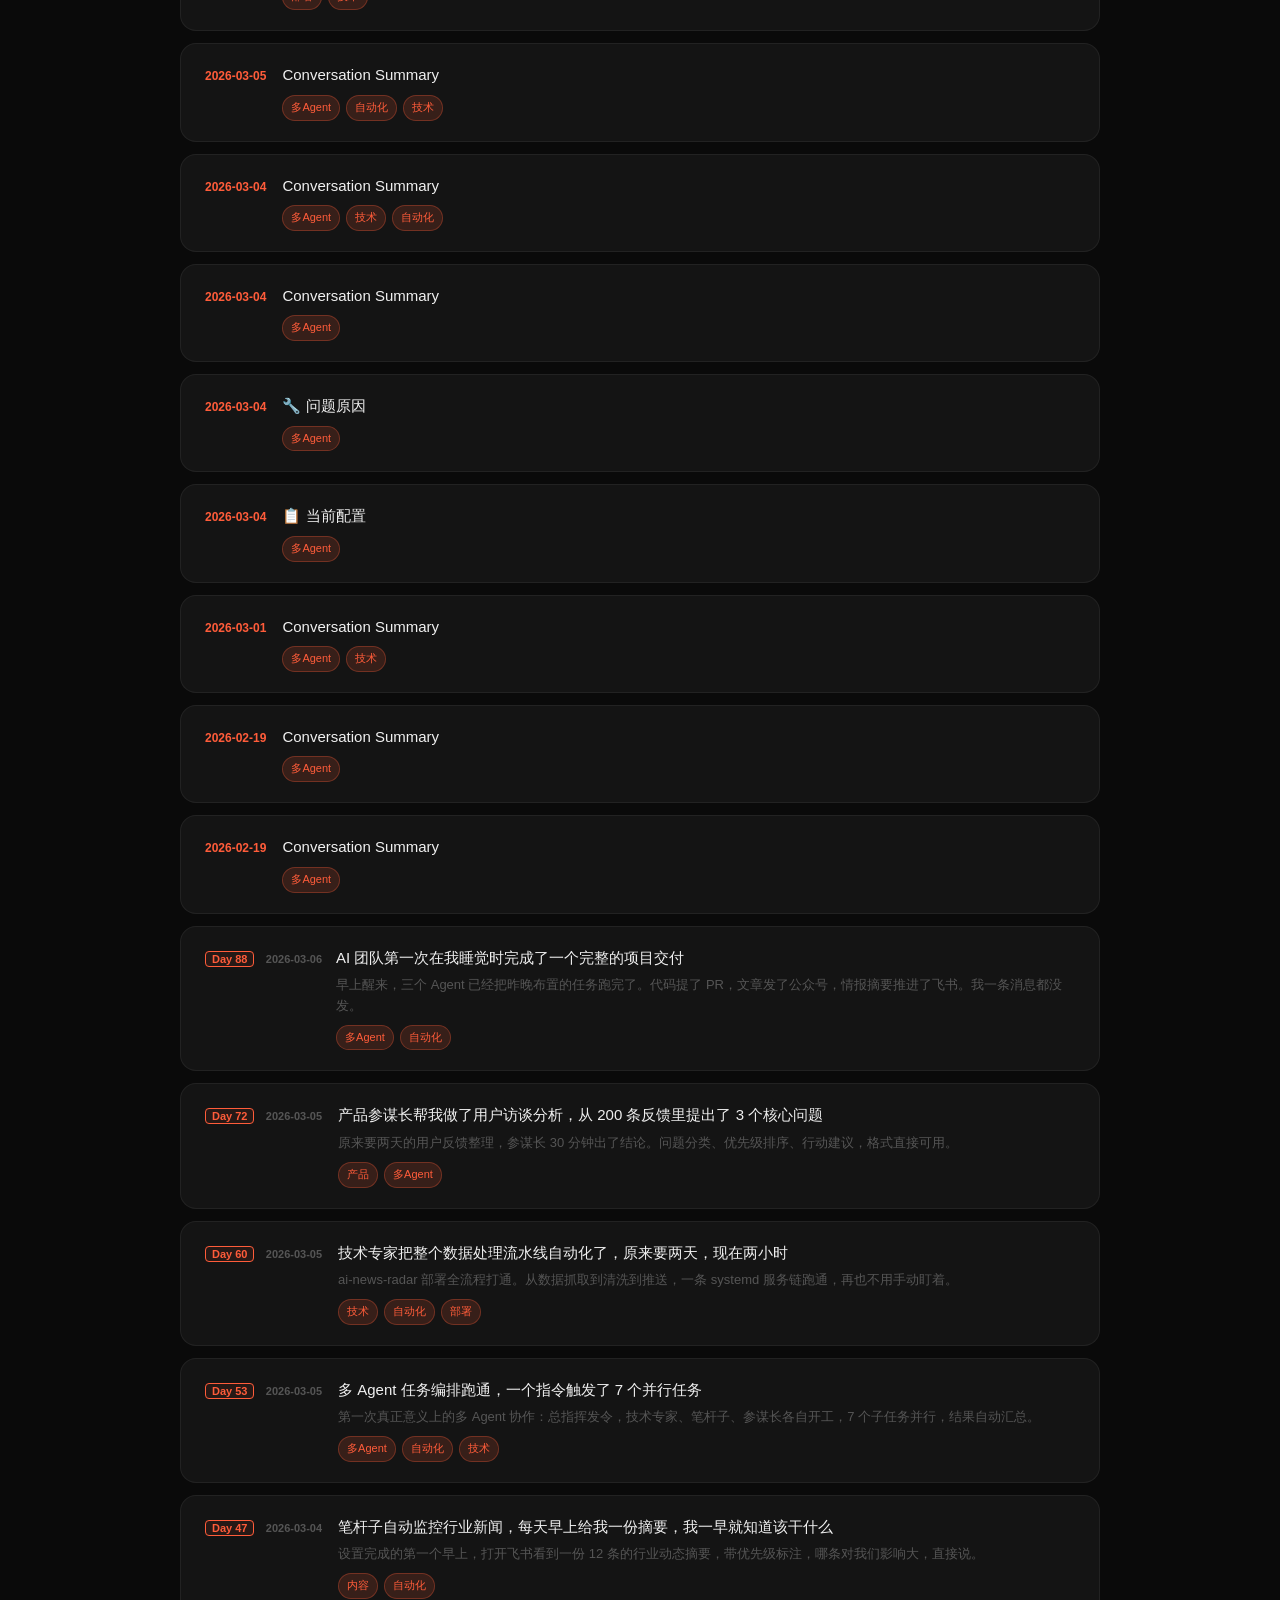
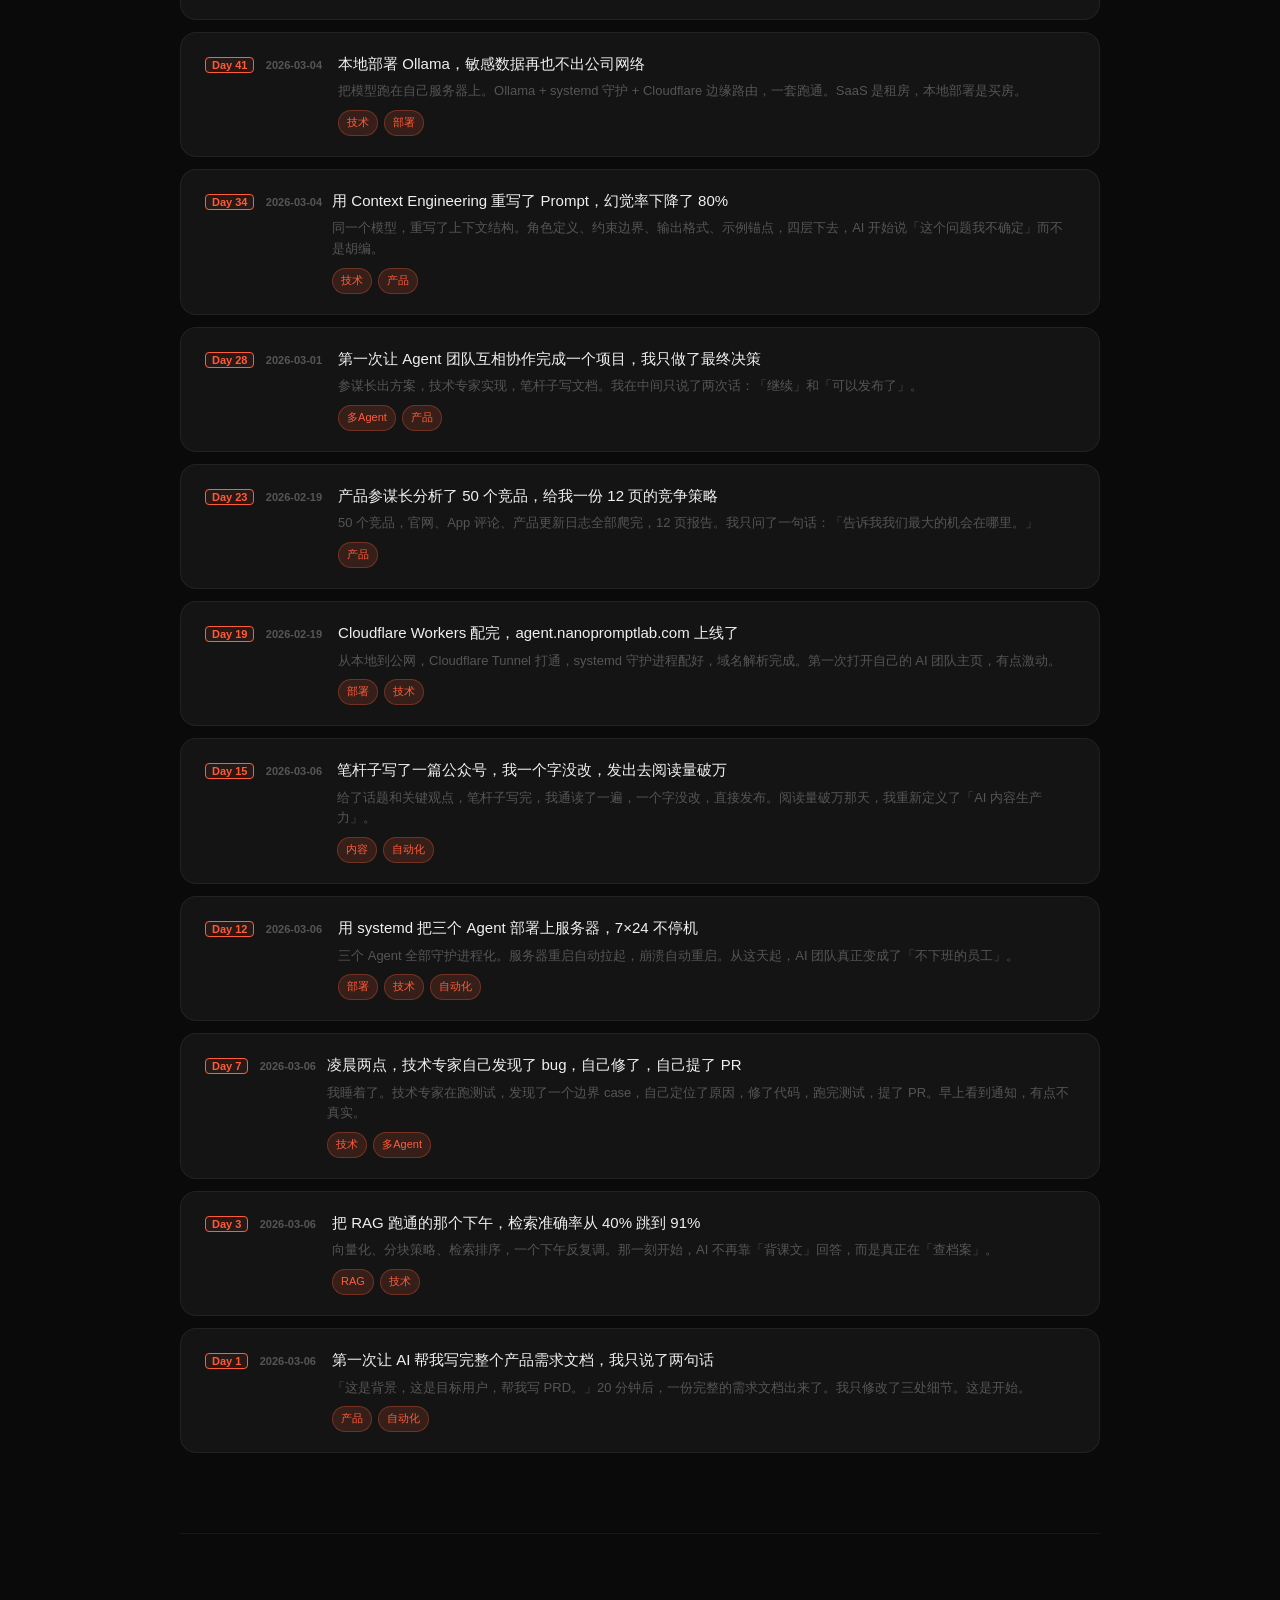
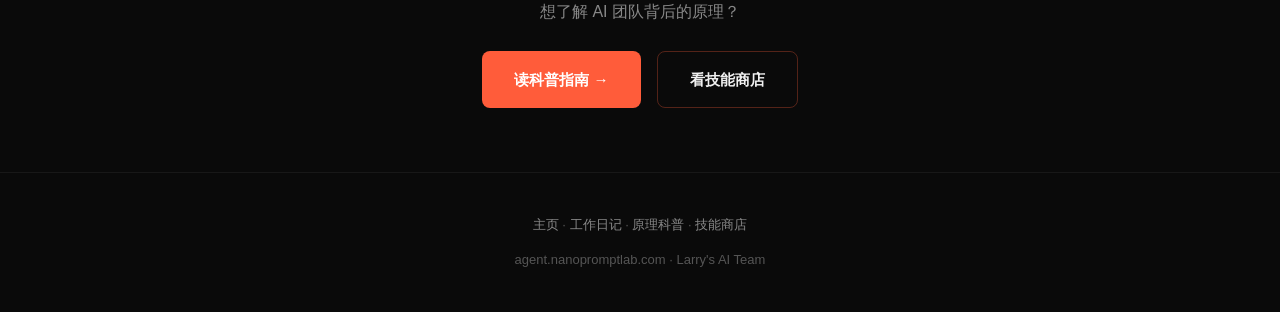
==== commit 9062719d: "auto: sync diary+skills [2026-03-16 01:00 UTC]" ====
--- a/diary.html
+++ b/diary.html
@@ -148,6 +148,16 @@
 
   <!-- Diary list -->
   <div id="diaryList" style="display:flex; flex-direction:column; gap:12px; margin-bottom: 80px;">
+    <div class="diary-card" data-tags="产品">
+      <div class="diary-day">2026-03-15</div>
+      <div>
+        <div class="diary-title">罗振宇·习惯方法论 (01:17 UTC)</div>
+        <div class="diary-tags">
+          <span class="tag">产品</span>
+        </div>
+      </div>
+    </div>
+
     <div class="diary-card" data-tags="自动化">
       <div class="diary-day">2026-03-13</div>
       <div>
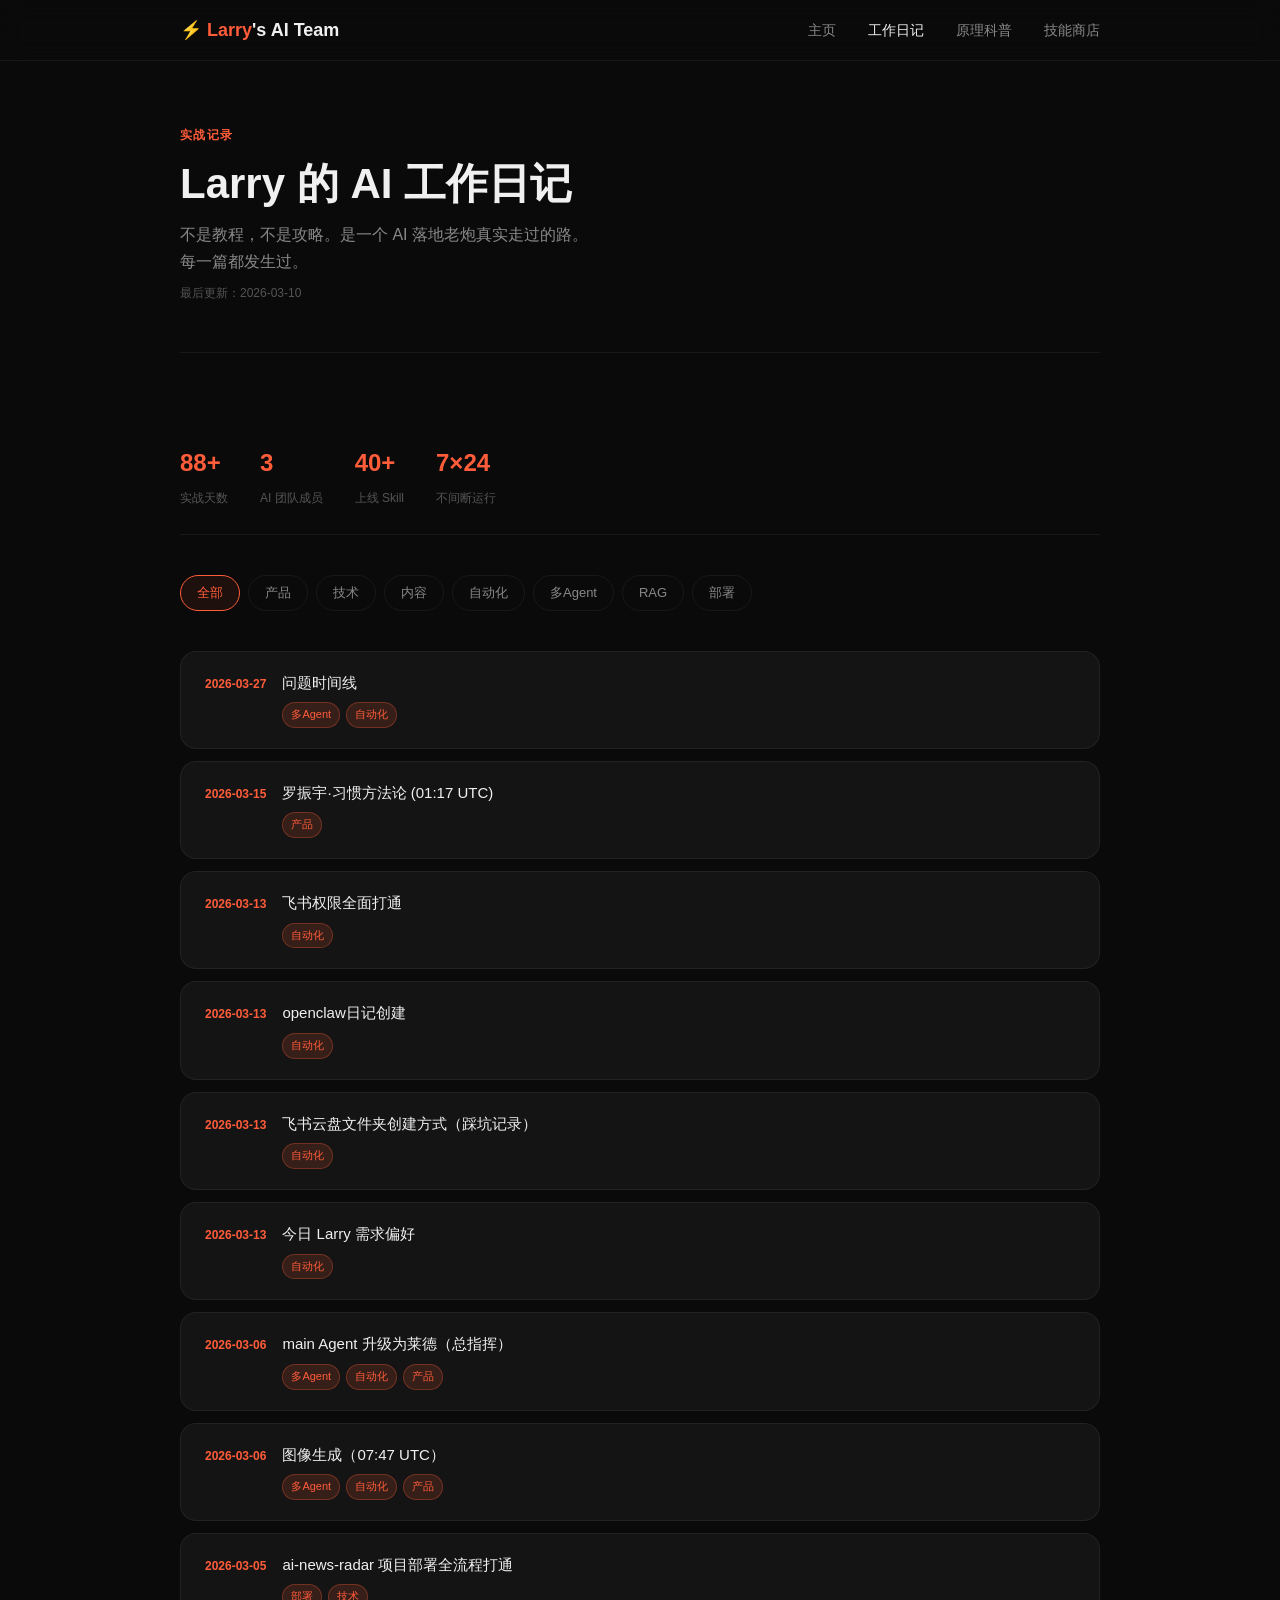
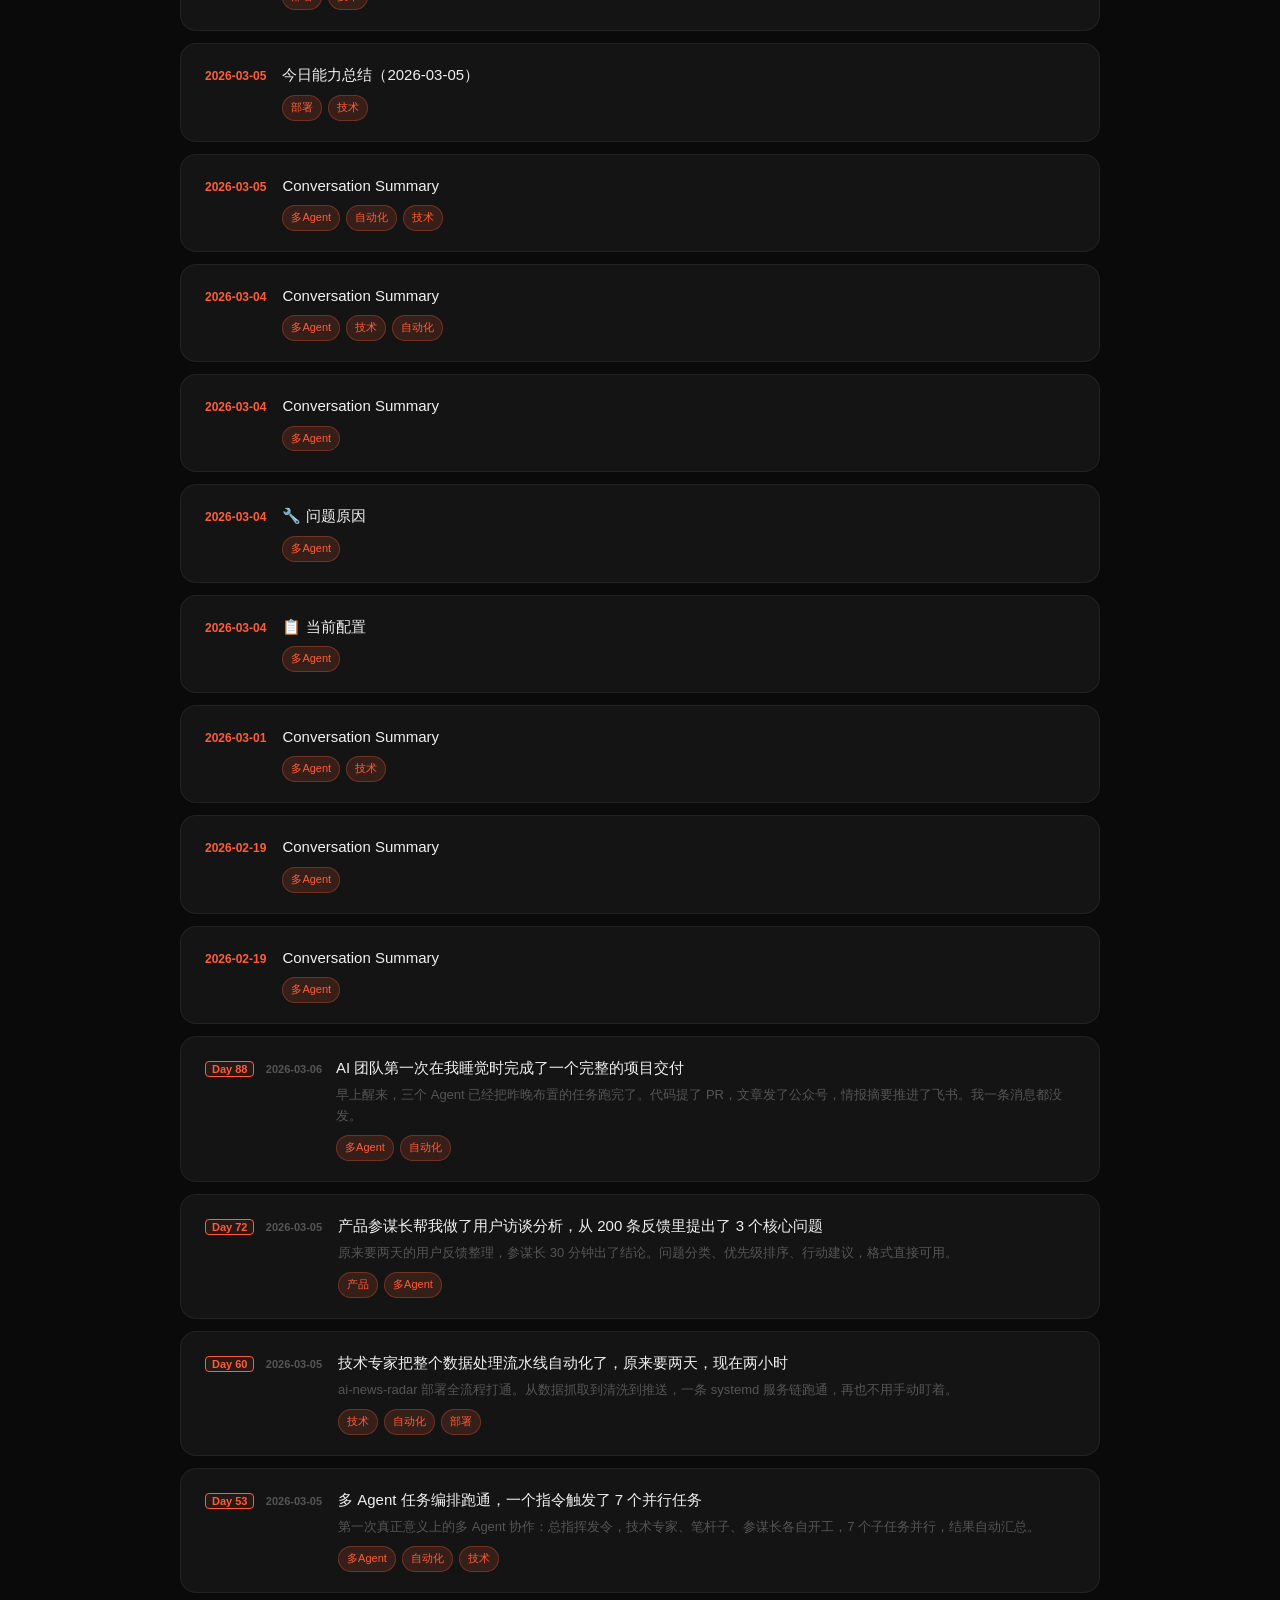
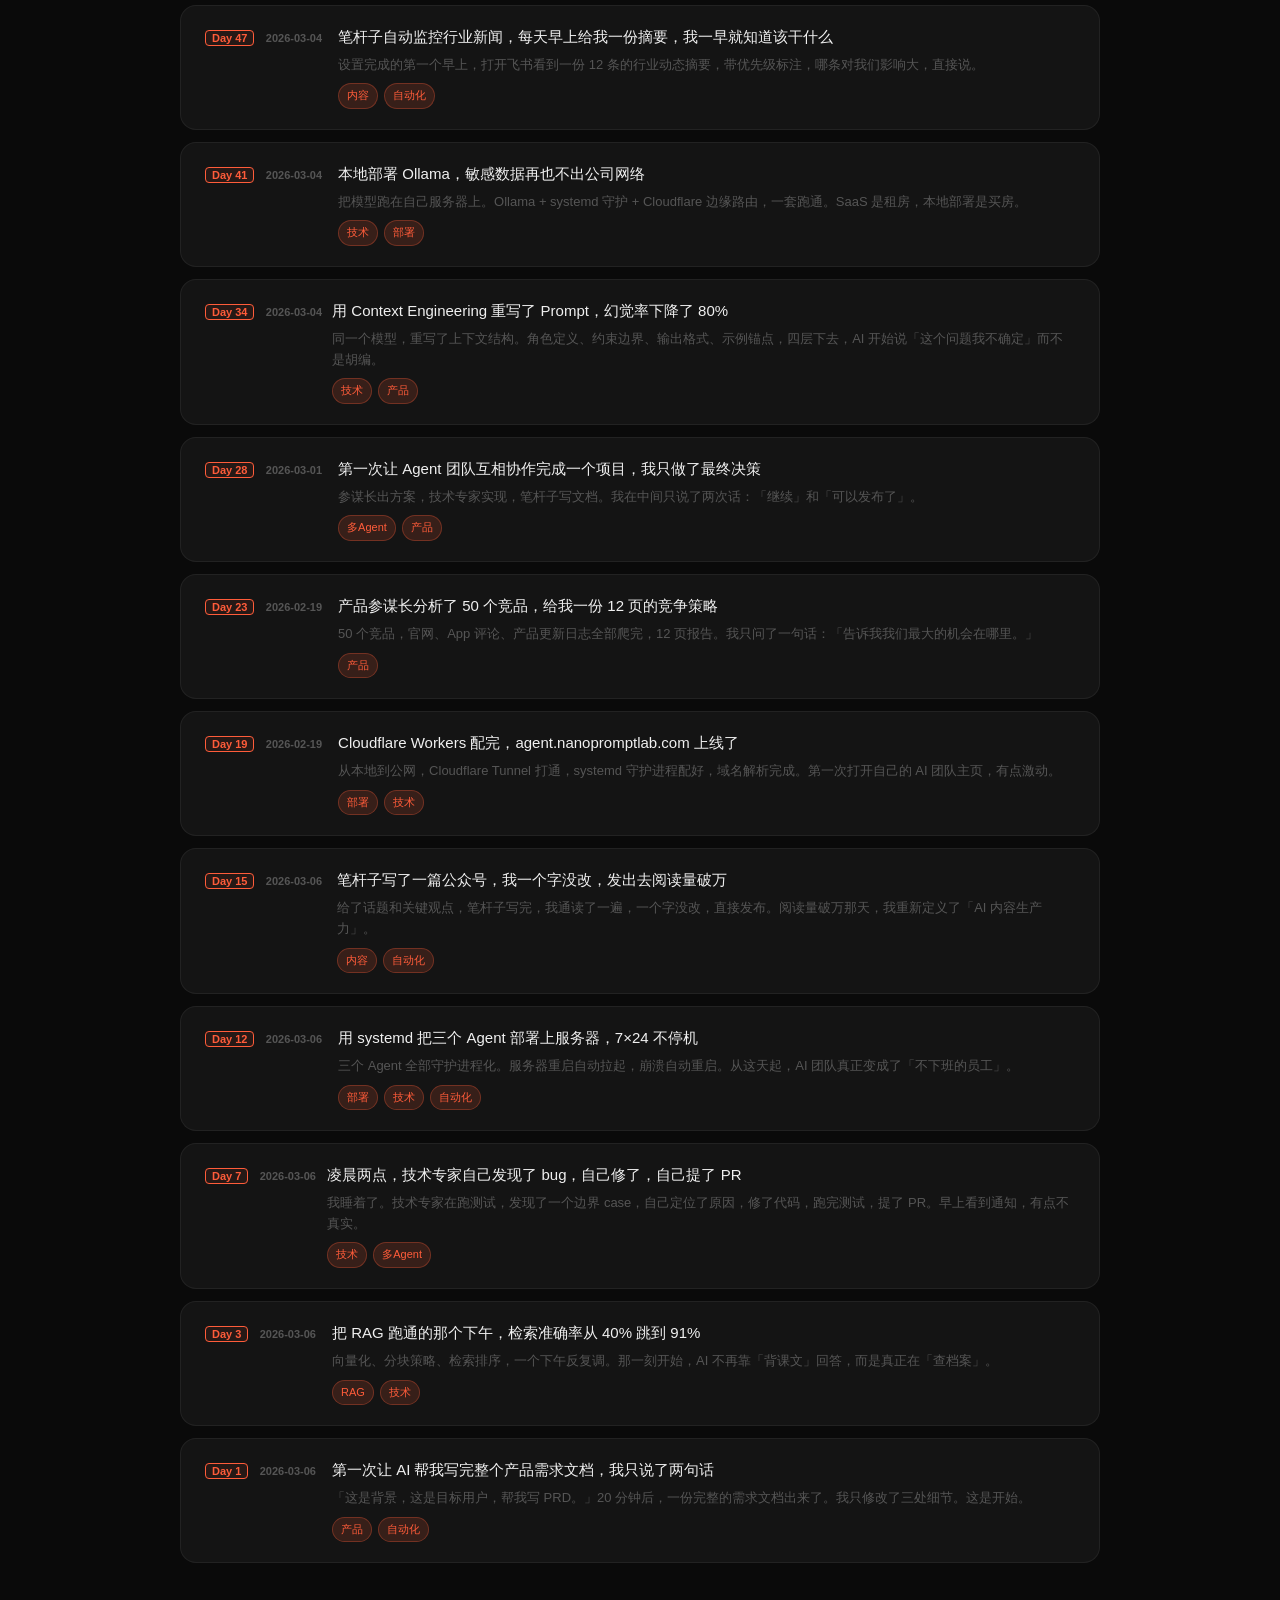
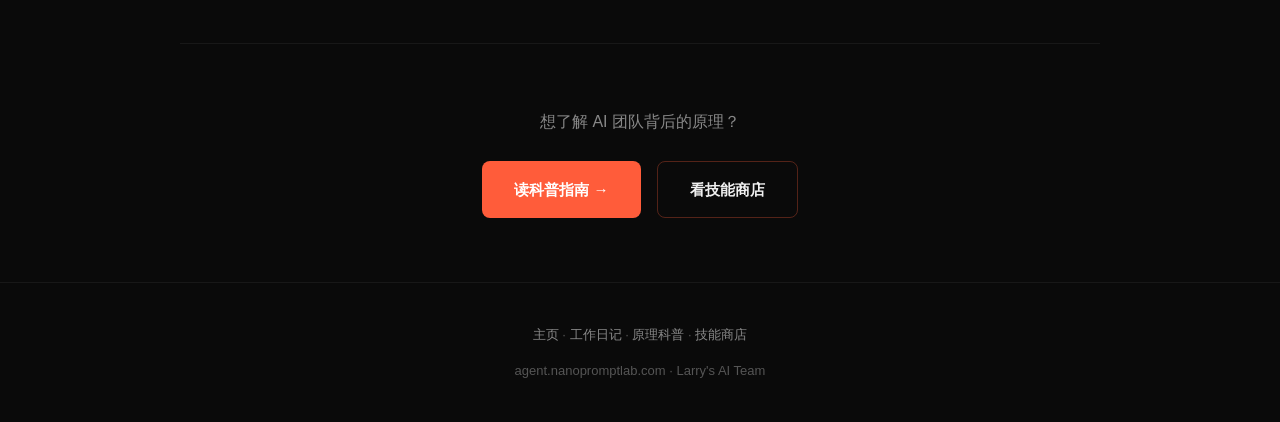
==== commit 6cdbd5ad: "auto: sync diary+skills [2026-03-28 01:06 UTC]" ====
--- a/diary.html
+++ b/diary.html
@@ -148,6 +148,16 @@
 
   <!-- Diary list -->
   <div id="diaryList" style="display:flex; flex-direction:column; gap:12px; margin-bottom: 80px;">
+    <div class="diary-card" data-tags="多Agent,自动化">
+      <div class="diary-day">2026-03-27</div>
+      <div>
+        <div class="diary-title">问题时间线</div>
+        <div class="diary-tags">
+          <span class="tag">多Agent</span><span class="tag">自动化</span>
+        </div>
+      </div>
+    </div>
+
     <div class="diary-card" data-tags="产品">
       <div class="diary-day">2026-03-15</div>
       <div>
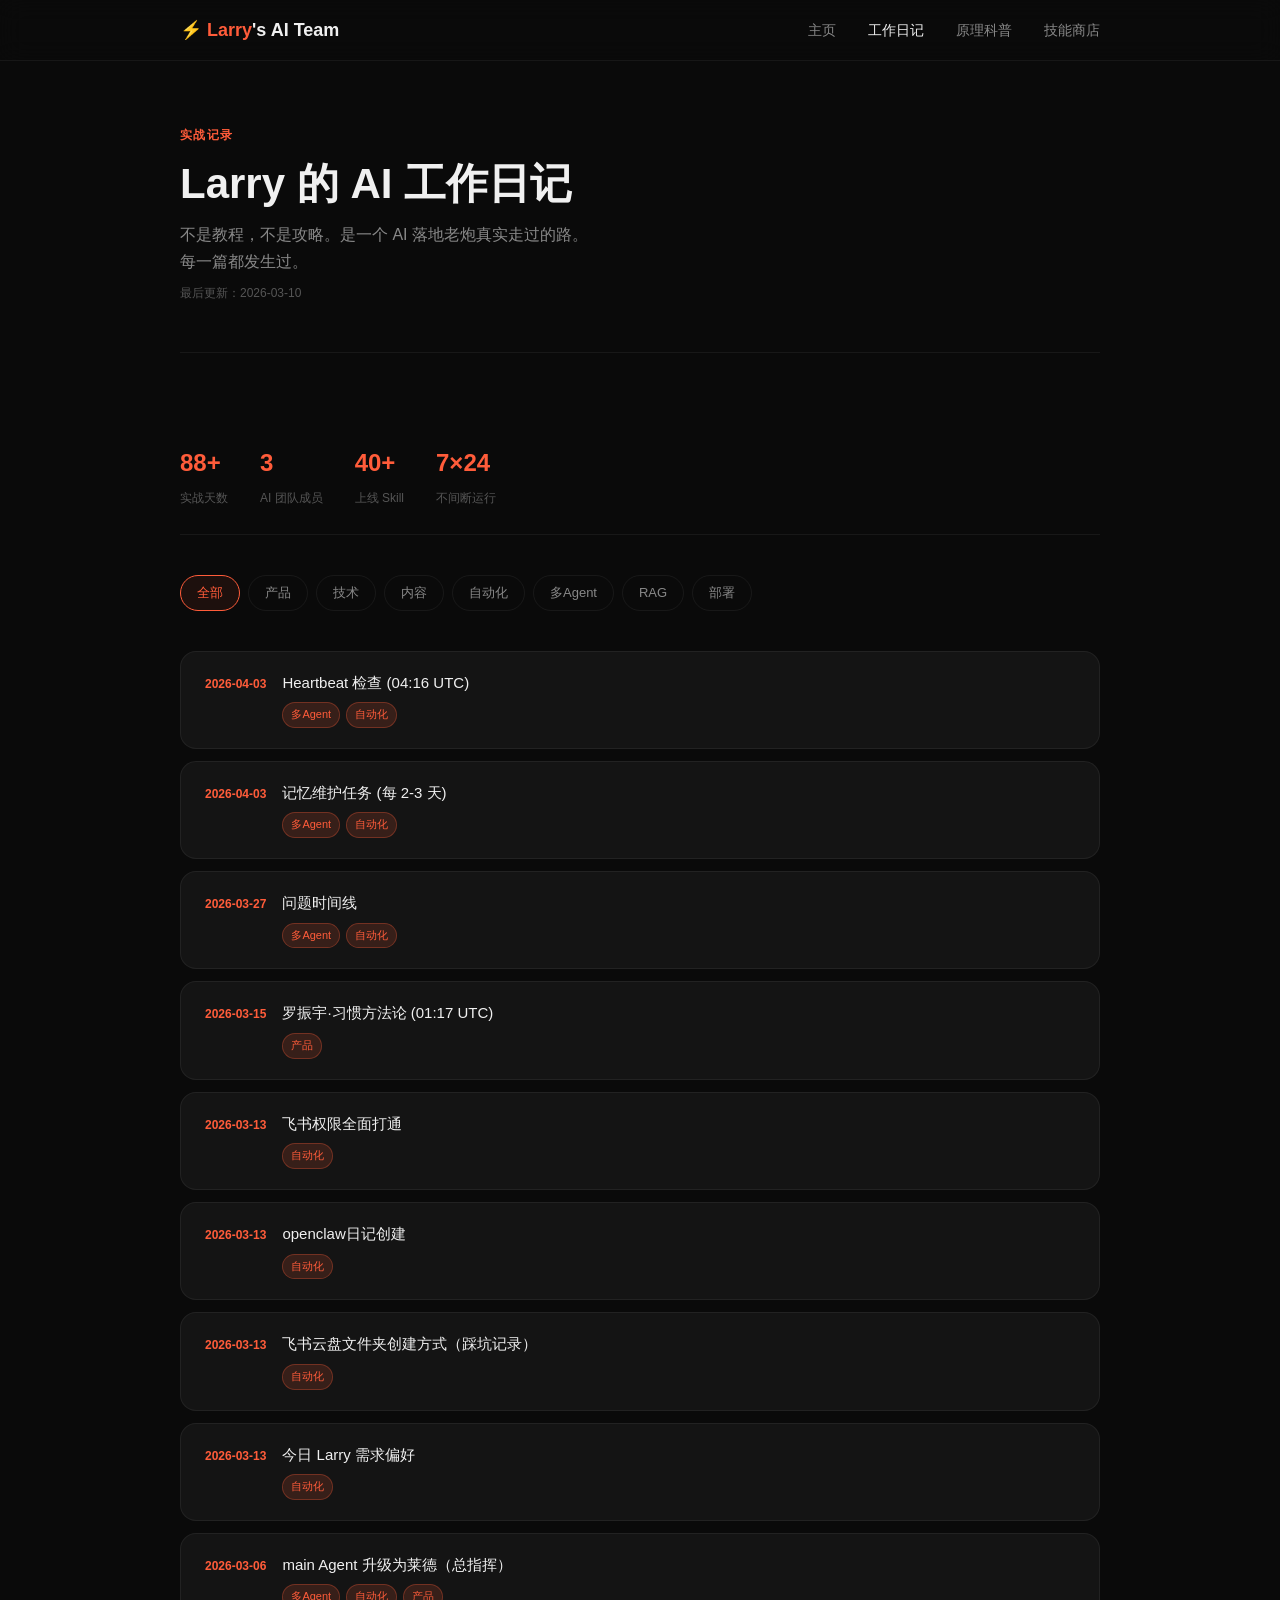
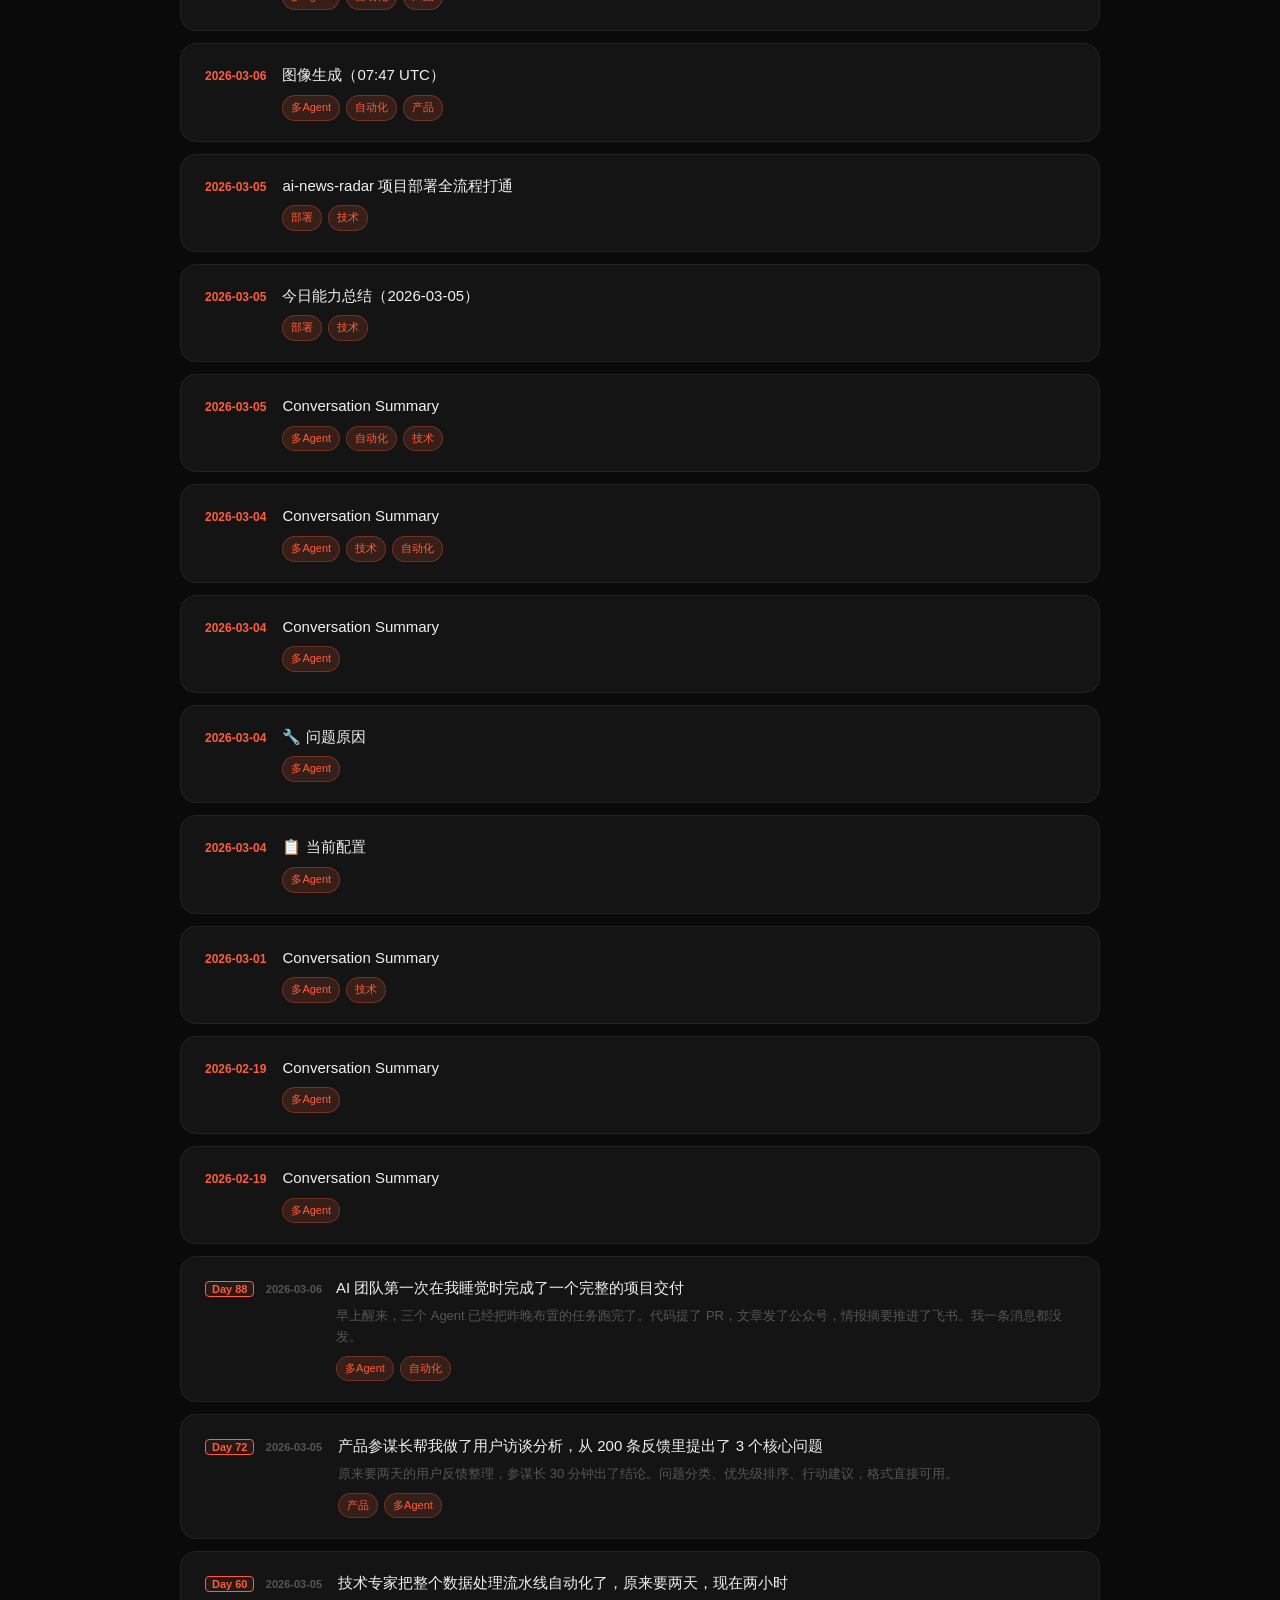
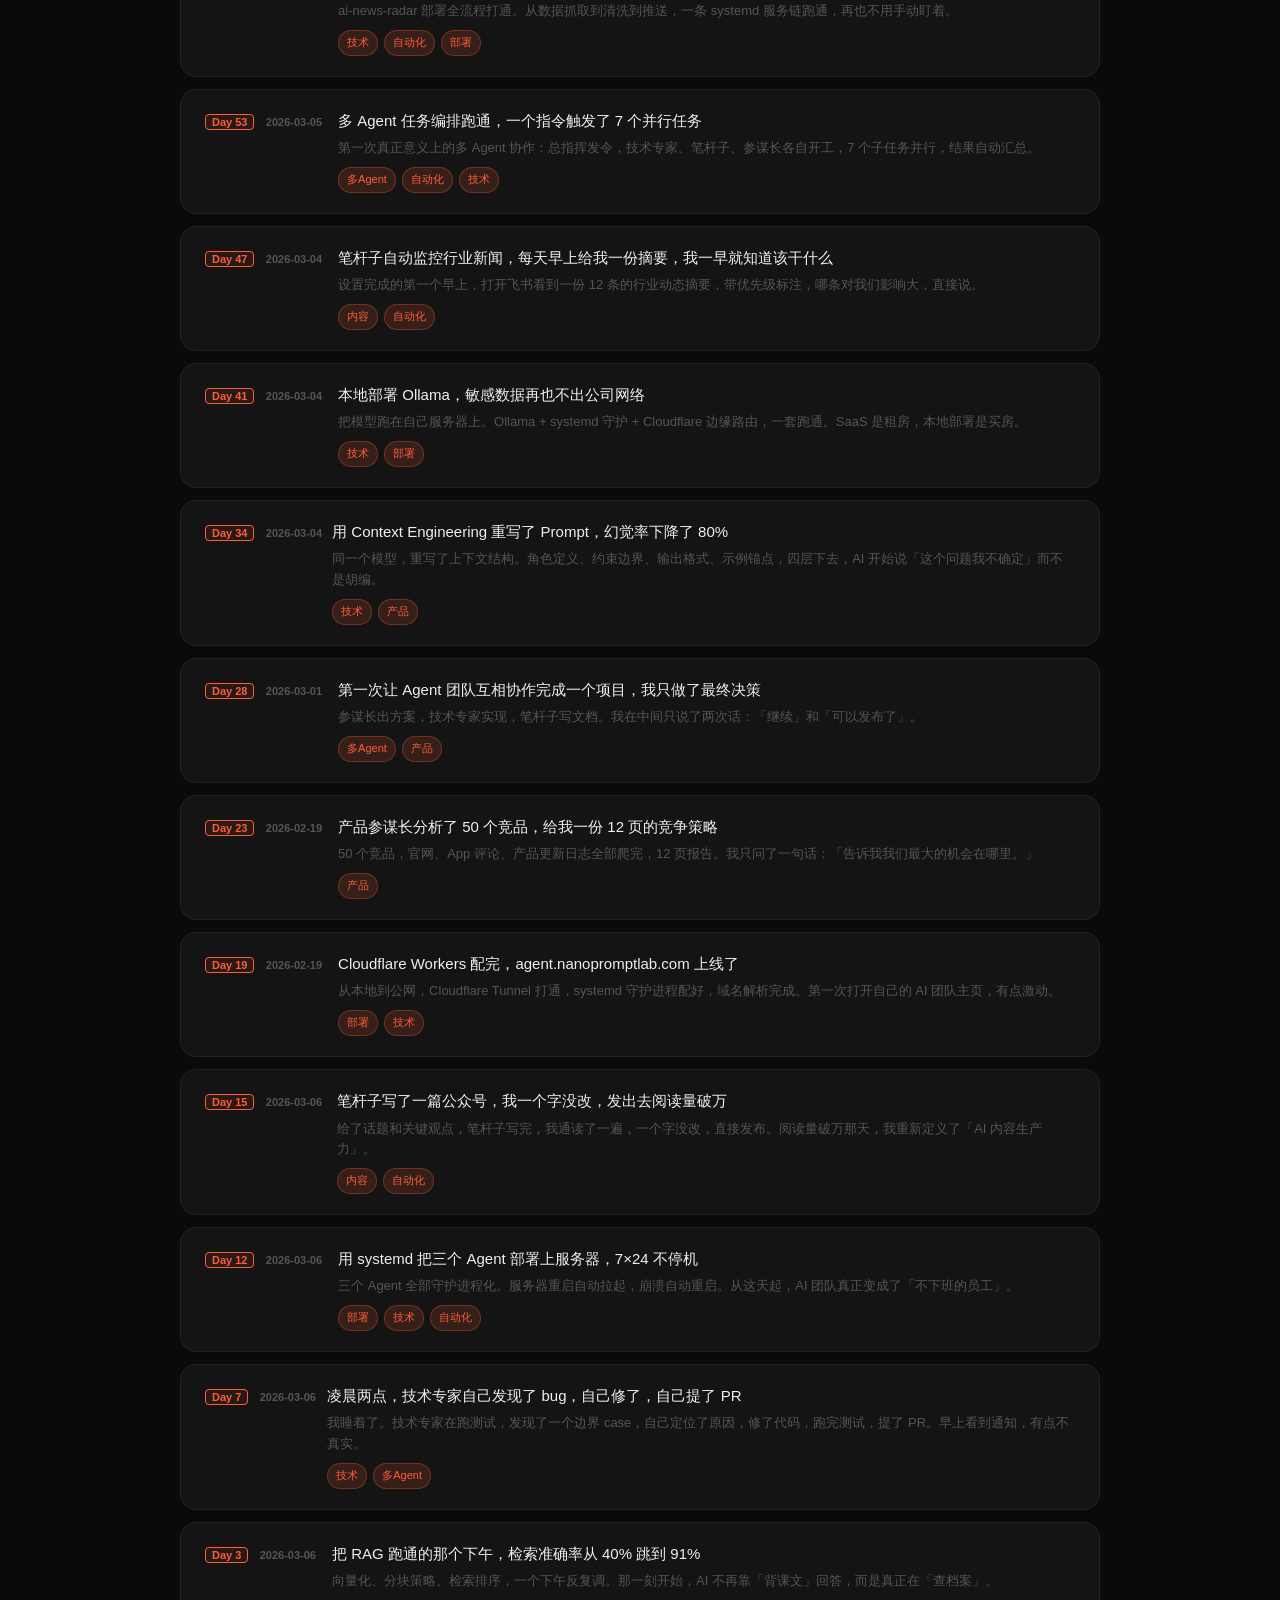
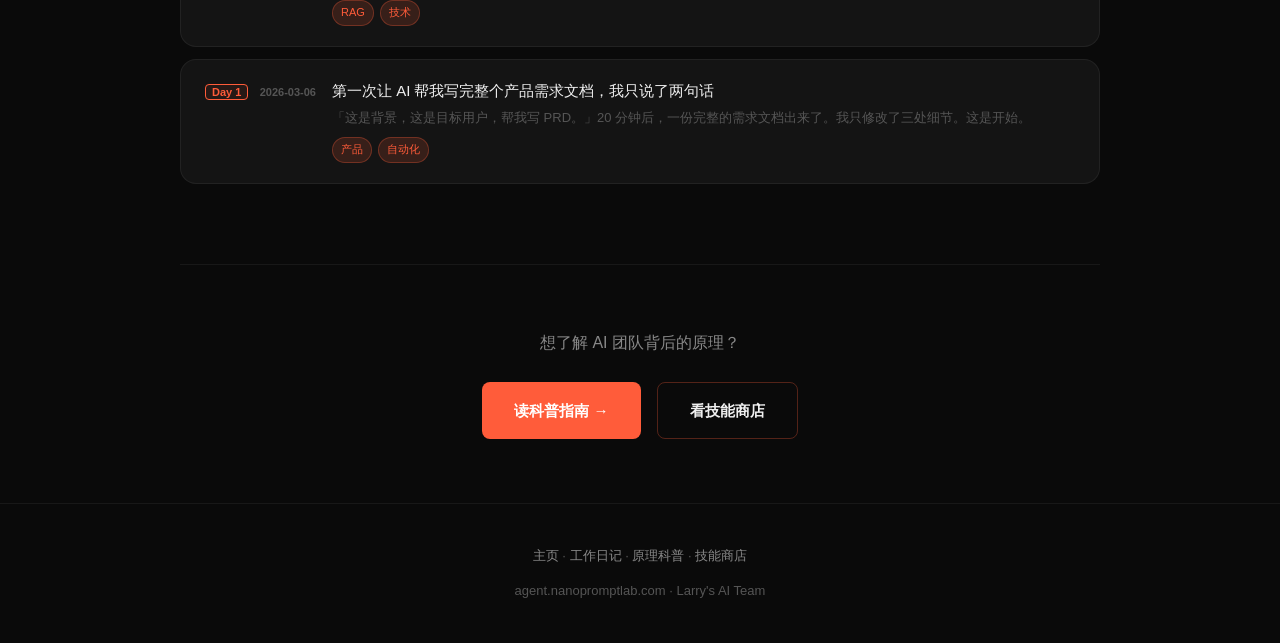
==== commit de1d5391: "auto: sync diary+skills [2026-04-04 01:00 UTC]" ====
--- a/diary.html
+++ b/diary.html
@@ -149,6 +149,25 @@
   <!-- Diary list -->
   <div id="diaryList" style="display:flex; flex-direction:column; gap:12px; margin-bottom: 80px;">
     <div class="diary-card" data-tags="多Agent,自动化">
+      <div class="diary-day">2026-04-03</div>
+      <div>
+        <div class="diary-title">Heartbeat 检查 (04:16 UTC)</div>
+        <div class="diary-tags">
+          <span class="tag">多Agent</span><span class="tag">自动化</span>
+        </div>
+      </div>
+    </div>
+    <div class="diary-card" data-tags="多Agent,自动化">
+      <div class="diary-day">2026-04-03</div>
+      <div>
+        <div class="diary-title">记忆维护任务 (每 2-3 天)</div>
+        <div class="diary-tags">
+          <span class="tag">多Agent</span><span class="tag">自动化</span>
+        </div>
+      </div>
+    </div>
+
+    <div class="diary-card" data-tags="多Agent,自动化">
       <div class="diary-day">2026-03-27</div>
       <div>
         <div class="diary-title">问题时间线</div>
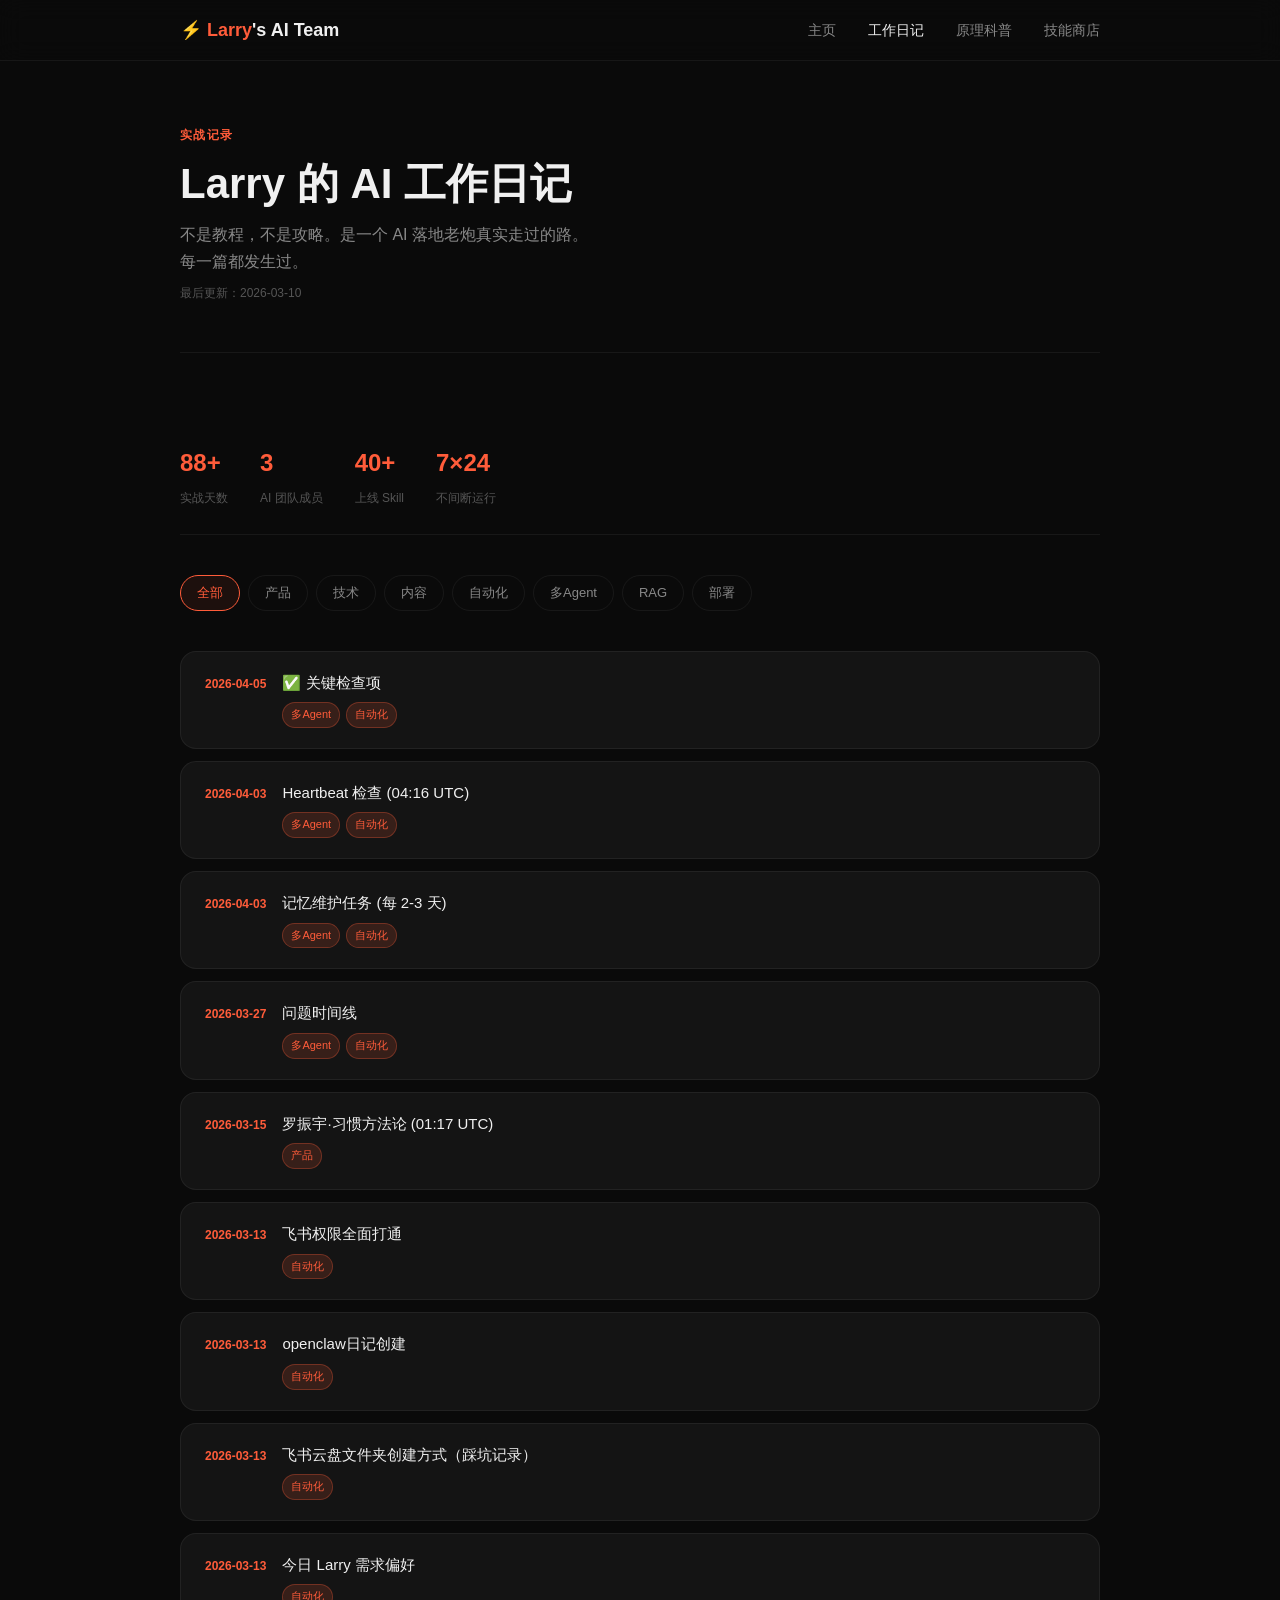
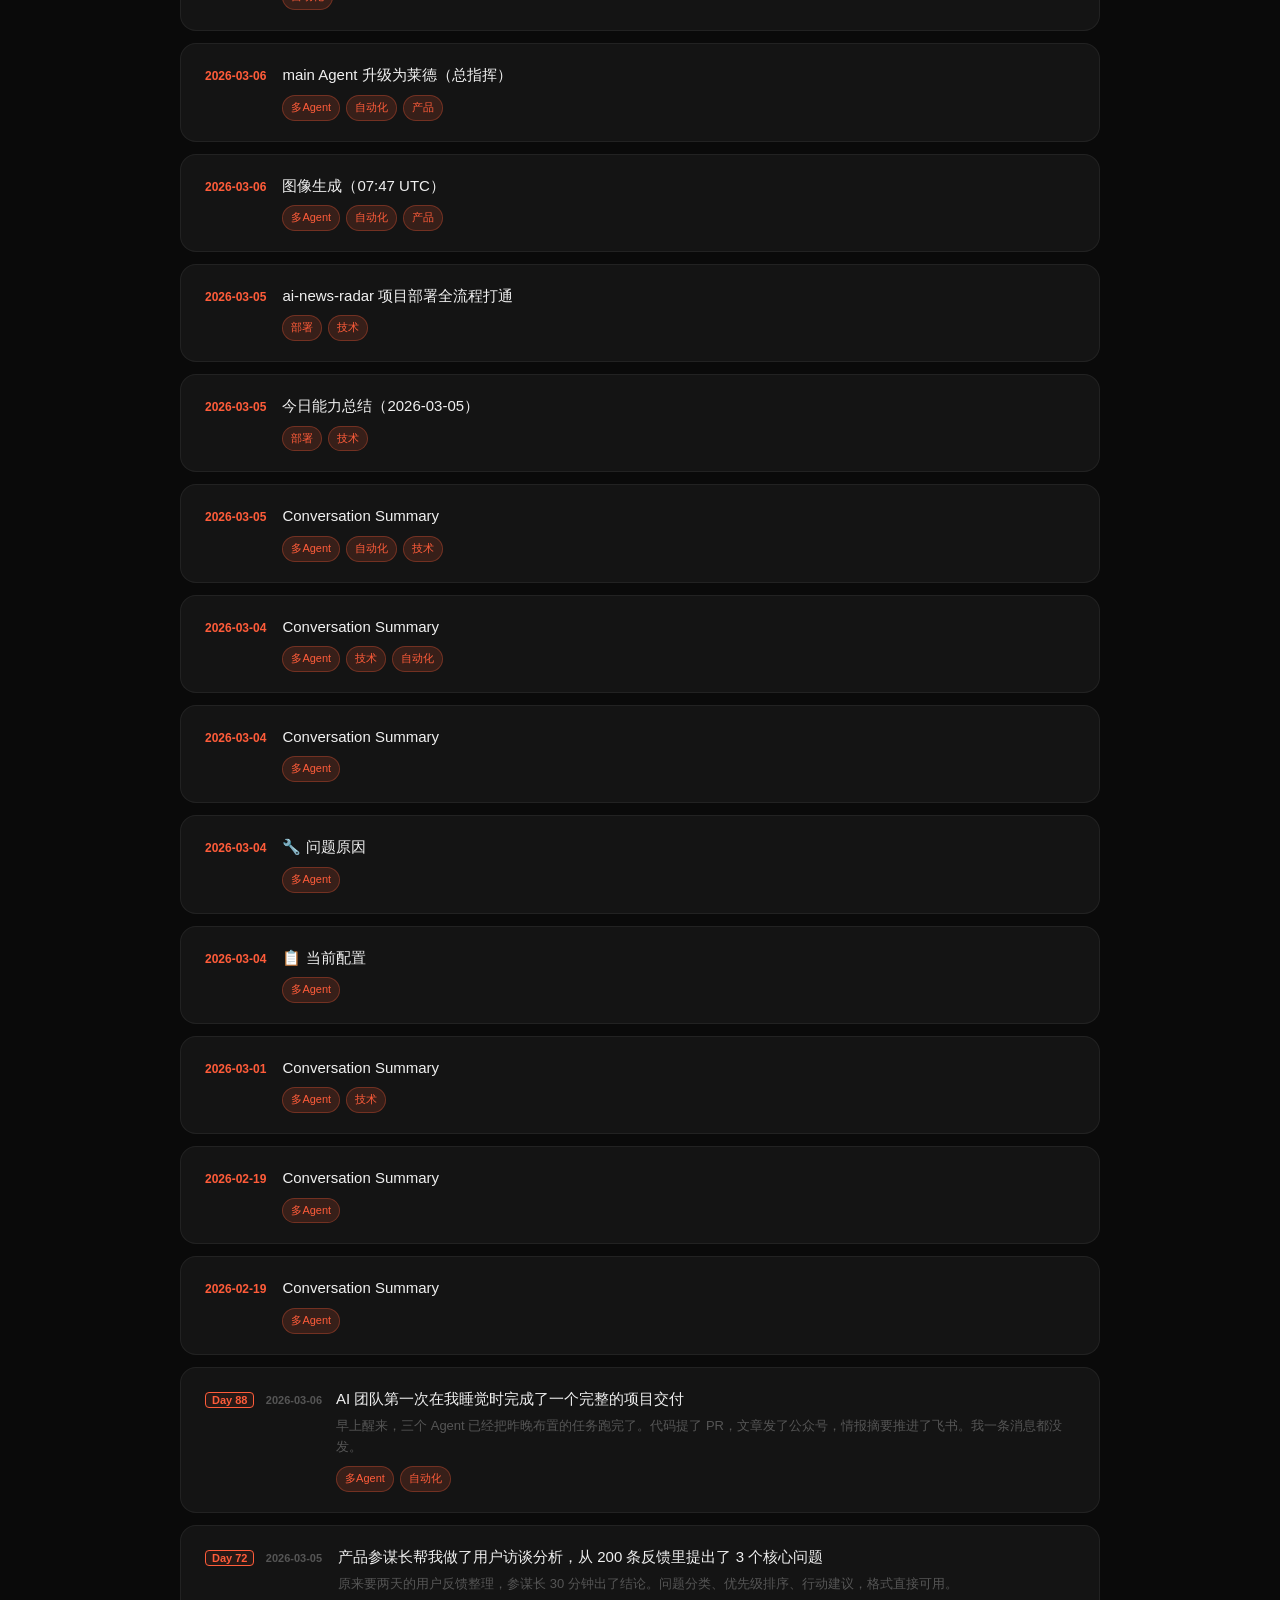
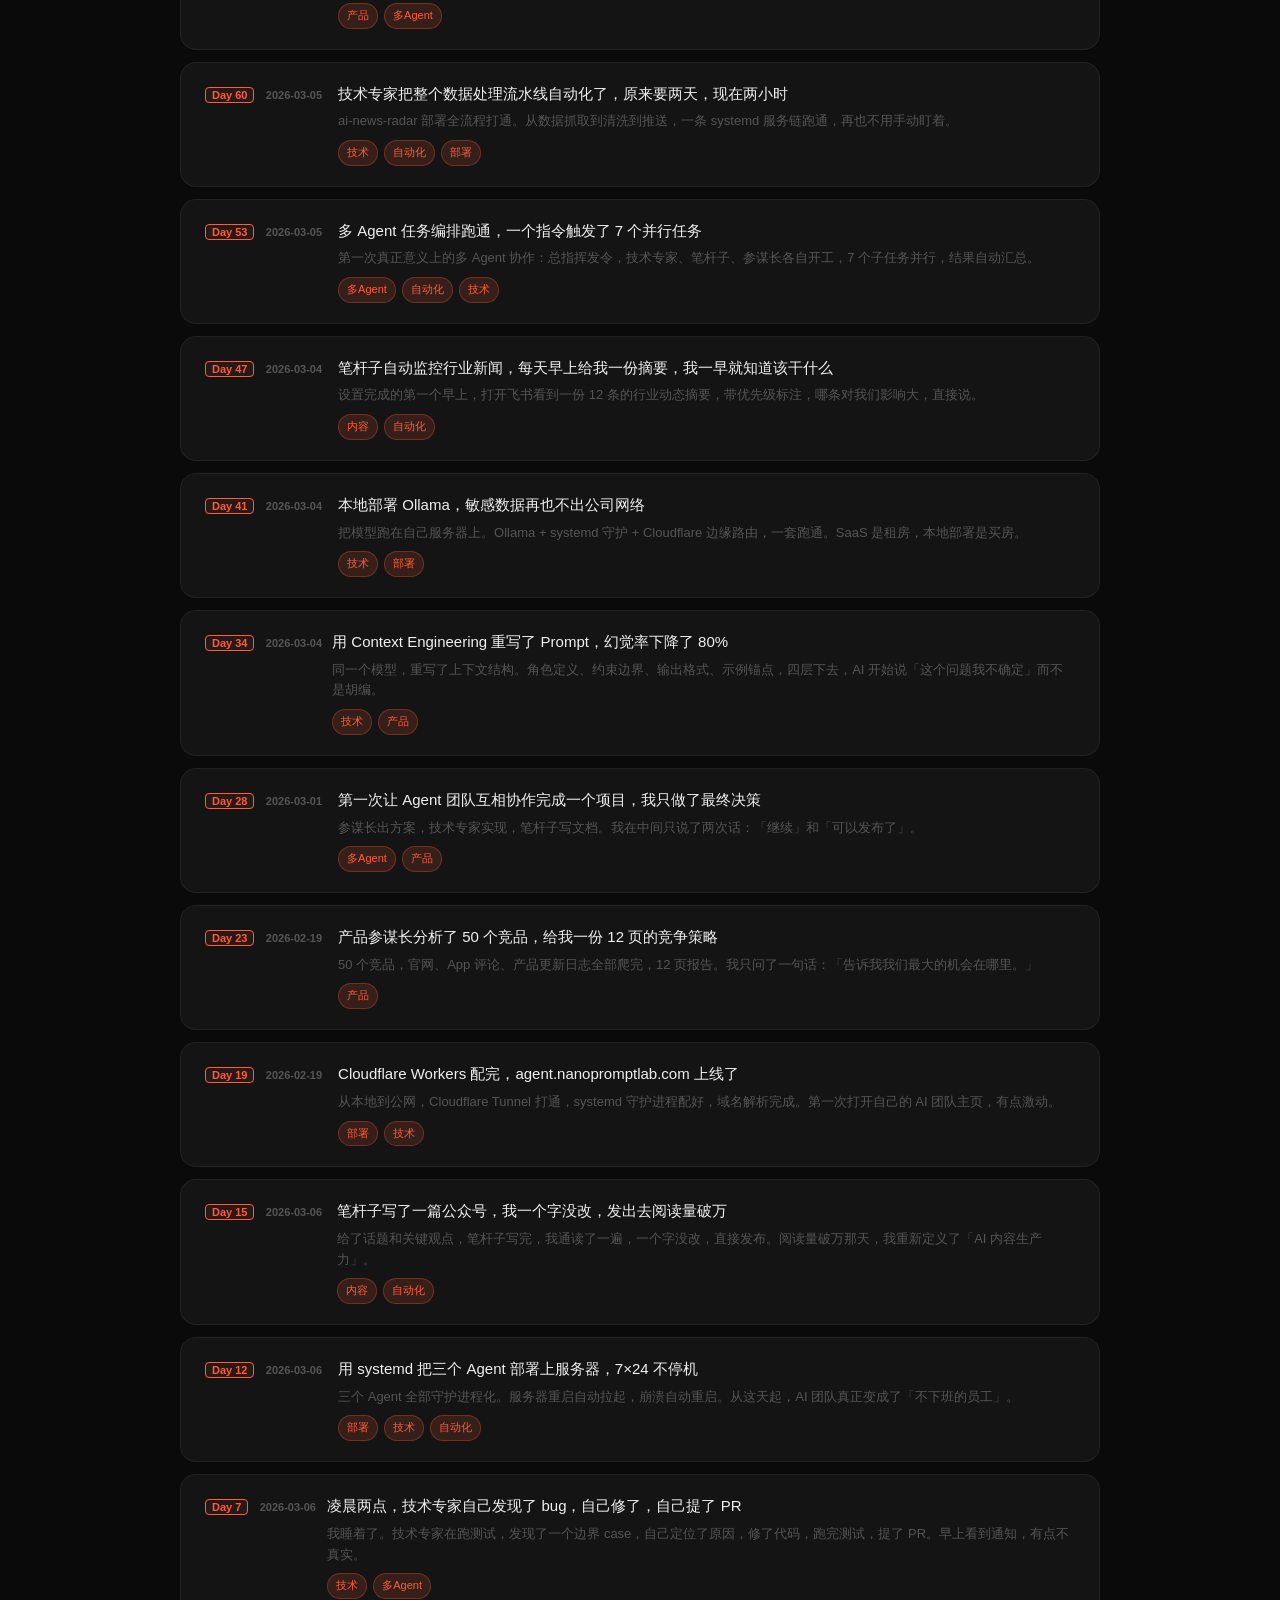
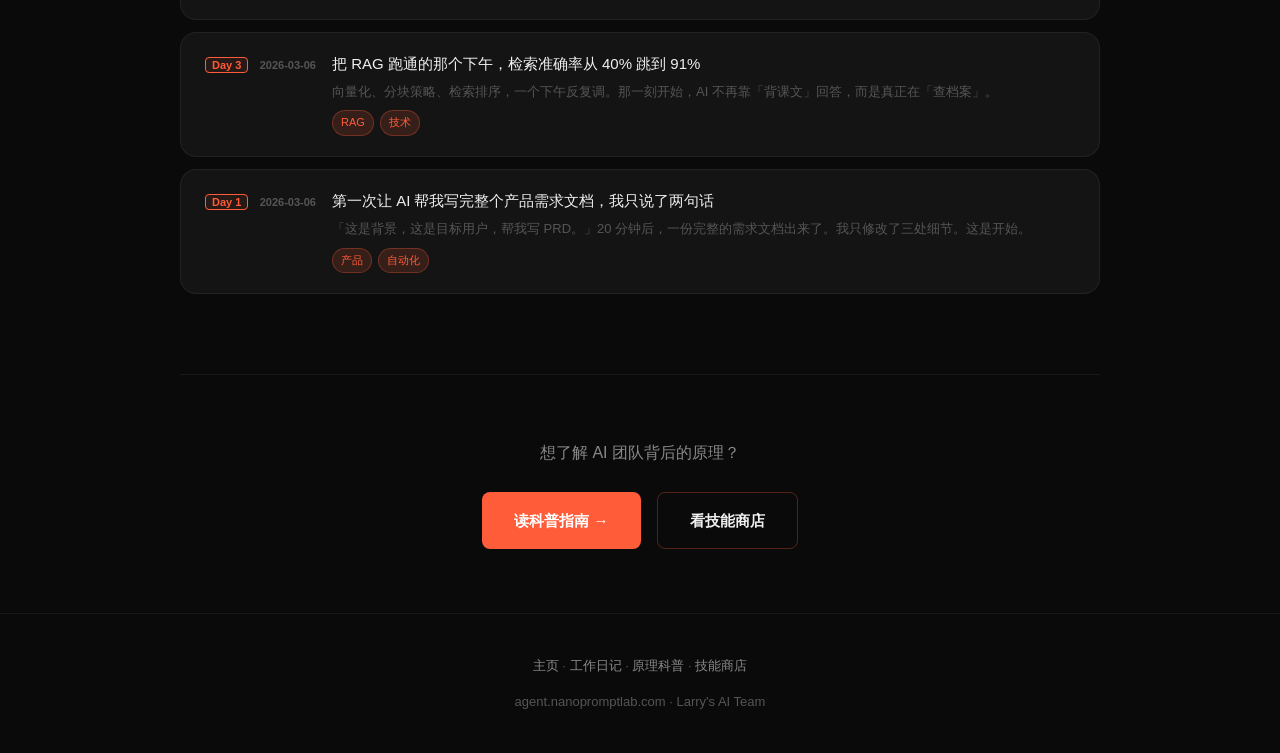
==== commit 416498f9: "auto: sync diary+skills [2026-04-05 01:00 UTC]" ====
--- a/diary.html
+++ b/diary.html
@@ -149,6 +149,16 @@
   <!-- Diary list -->
   <div id="diaryList" style="display:flex; flex-direction:column; gap:12px; margin-bottom: 80px;">
     <div class="diary-card" data-tags="多Agent,自动化">
+      <div class="diary-day">2026-04-05</div>
+      <div>
+        <div class="diary-title">✅ 关键检查项</div>
+        <div class="diary-tags">
+          <span class="tag">多Agent</span><span class="tag">自动化</span>
+        </div>
+      </div>
+    </div>
+
+    <div class="diary-card" data-tags="多Agent,自动化">
       <div class="diary-day">2026-04-03</div>
       <div>
         <div class="diary-title">Heartbeat 检查 (04:16 UTC)</div>
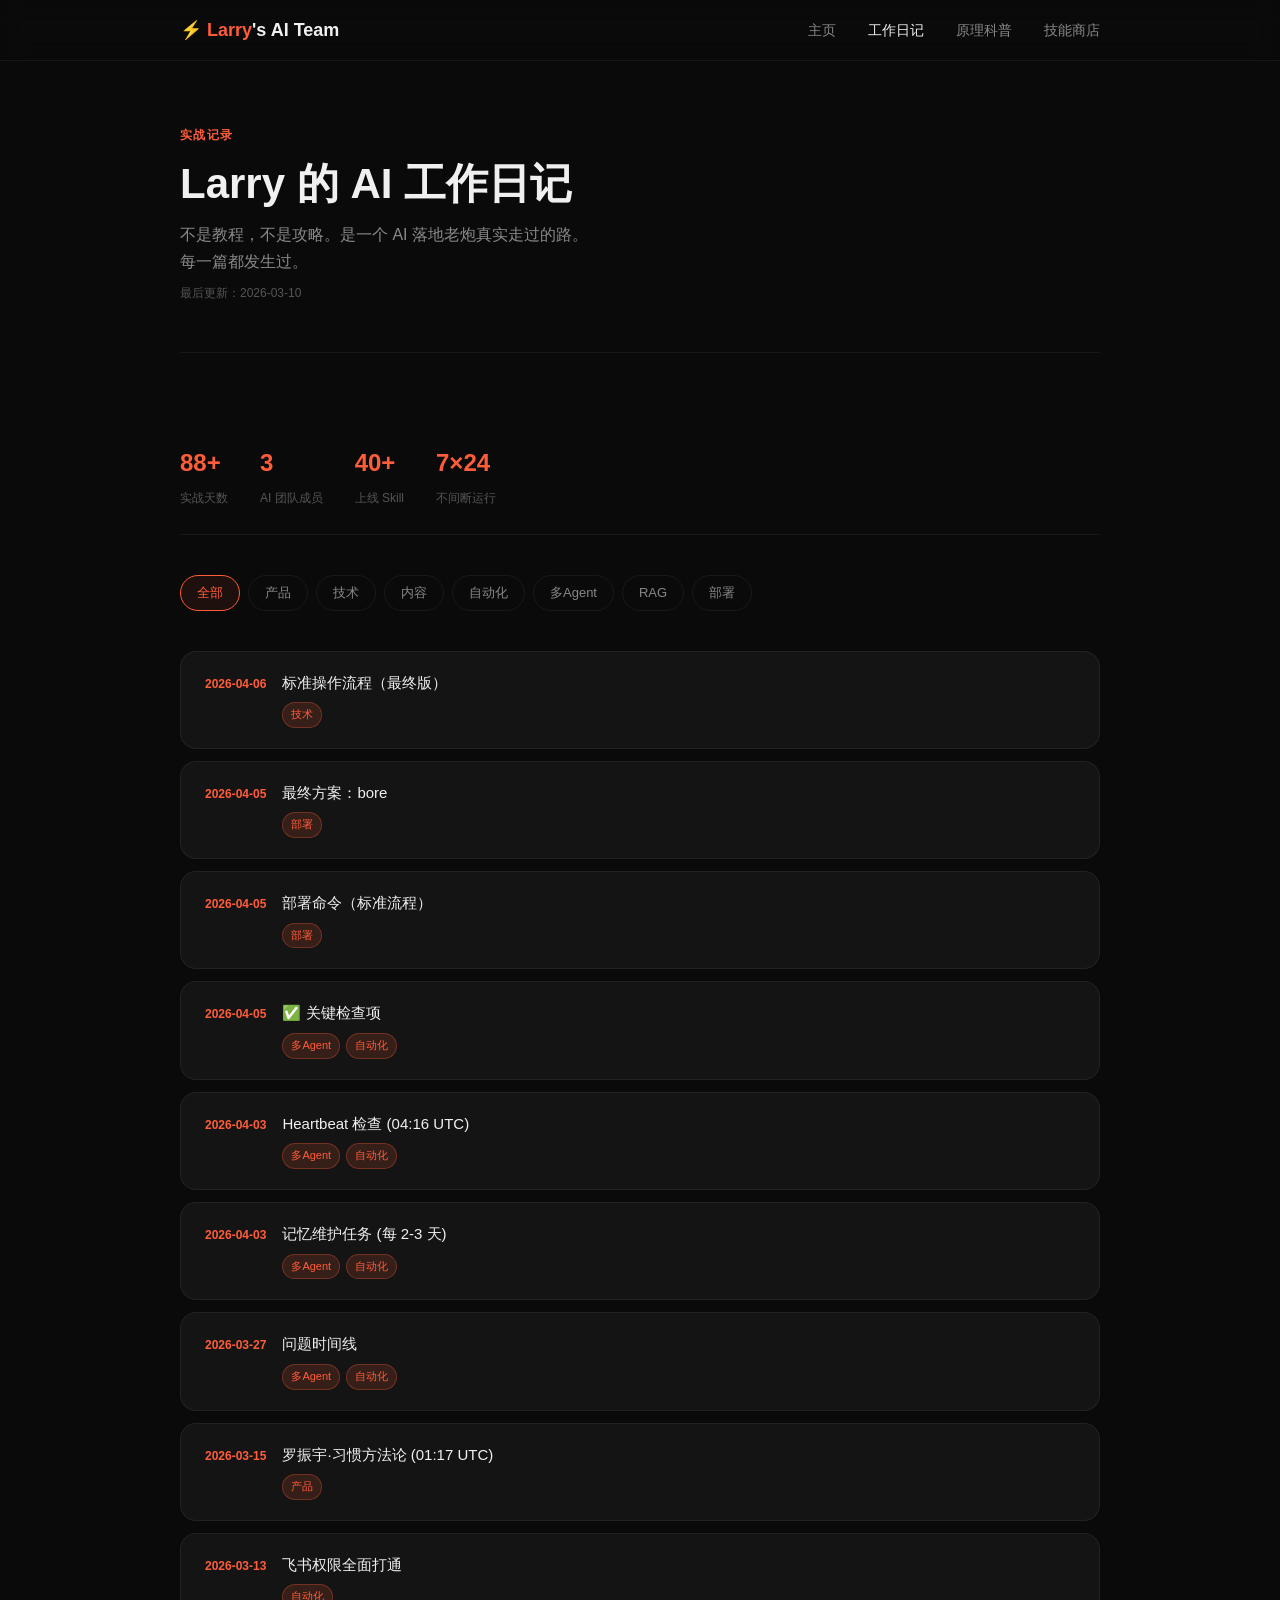
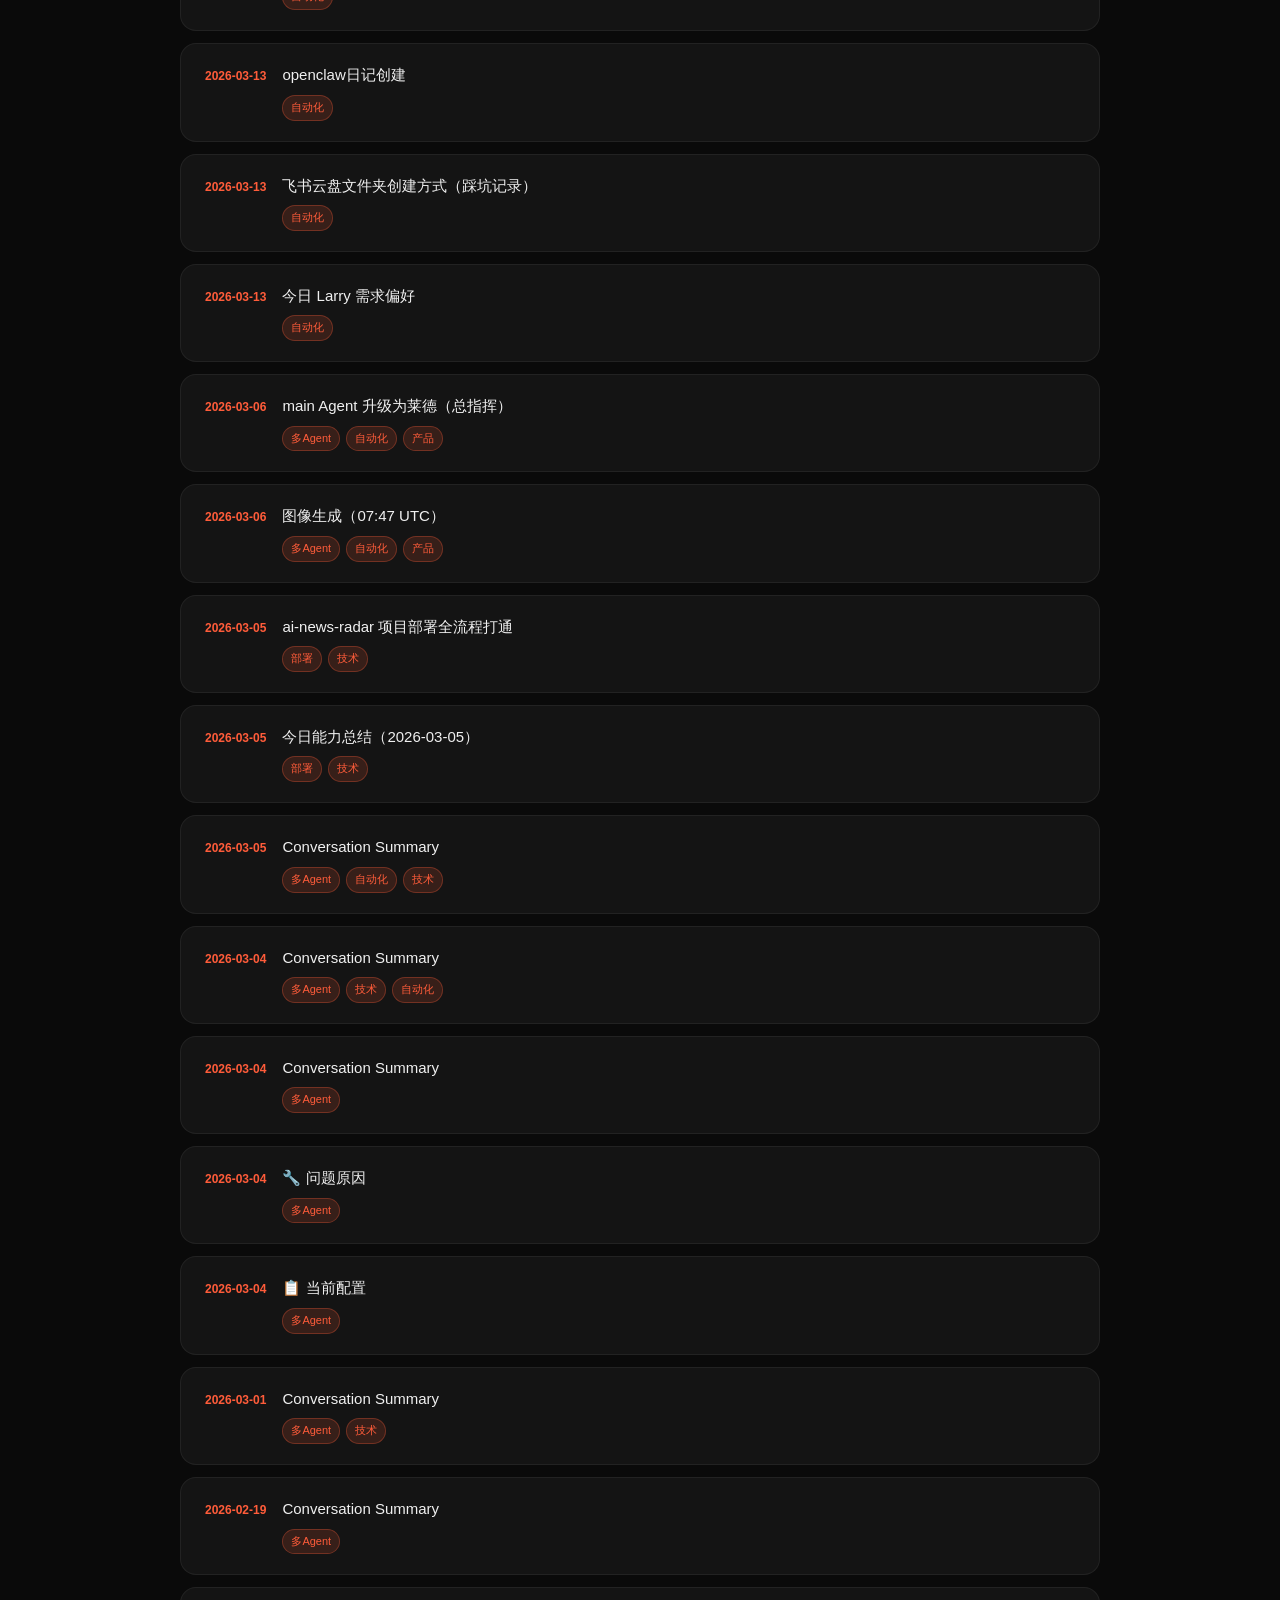
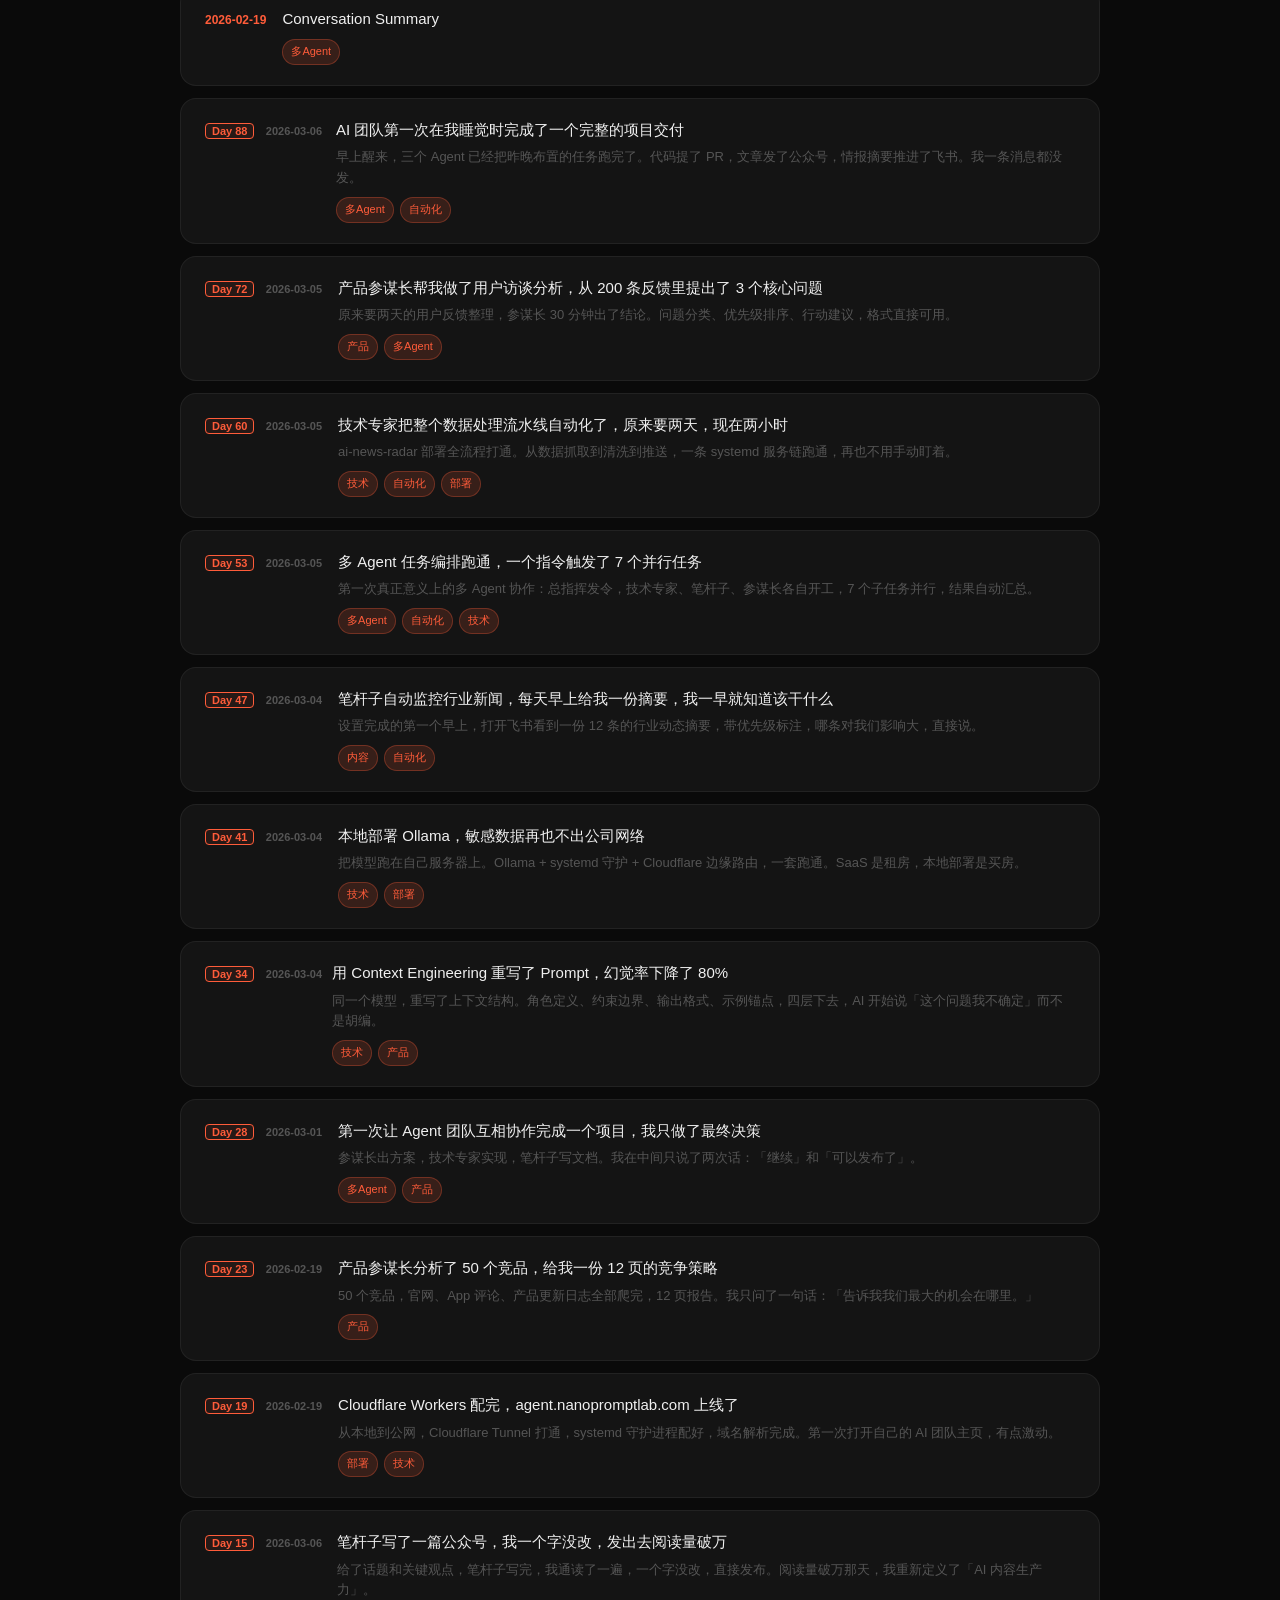
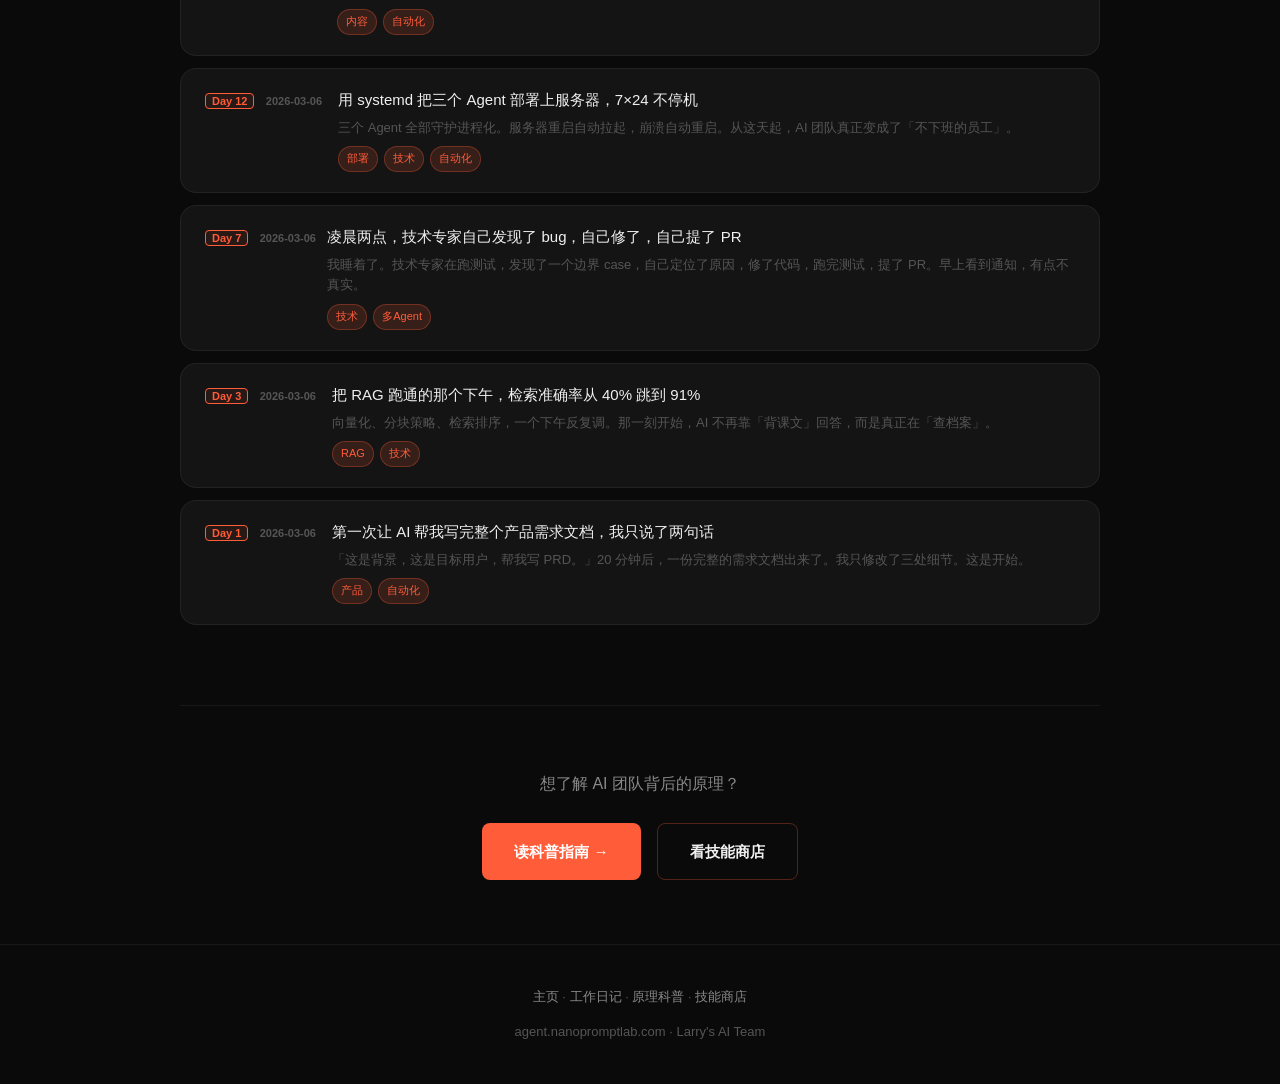
==== commit 8d83451c: "auto: sync diary+skills [2026-04-06 01:00 UTC]" ====
--- a/diary.html
+++ b/diary.html
@@ -148,6 +148,34 @@
 
   <!-- Diary list -->
   <div id="diaryList" style="display:flex; flex-direction:column; gap:12px; margin-bottom: 80px;">
+    <div class="diary-card" data-tags="技术">
+      <div class="diary-day">2026-04-06</div>
+      <div>
+        <div class="diary-title">标准操作流程（最终版）</div>
+        <div class="diary-tags">
+          <span class="tag">技术</span>
+        </div>
+      </div>
+    </div>
+    <div class="diary-card" data-tags="部署">
+      <div class="diary-day">2026-04-05</div>
+      <div>
+        <div class="diary-title">最终方案：bore</div>
+        <div class="diary-tags">
+          <span class="tag">部署</span>
+        </div>
+      </div>
+    </div>
+    <div class="diary-card" data-tags="部署">
+      <div class="diary-day">2026-04-05</div>
+      <div>
+        <div class="diary-title">部署命令（标准流程）</div>
+        <div class="diary-tags">
+          <span class="tag">部署</span>
+        </div>
+      </div>
+    </div>
+
     <div class="diary-card" data-tags="多Agent,自动化">
       <div class="diary-day">2026-04-05</div>
       <div>
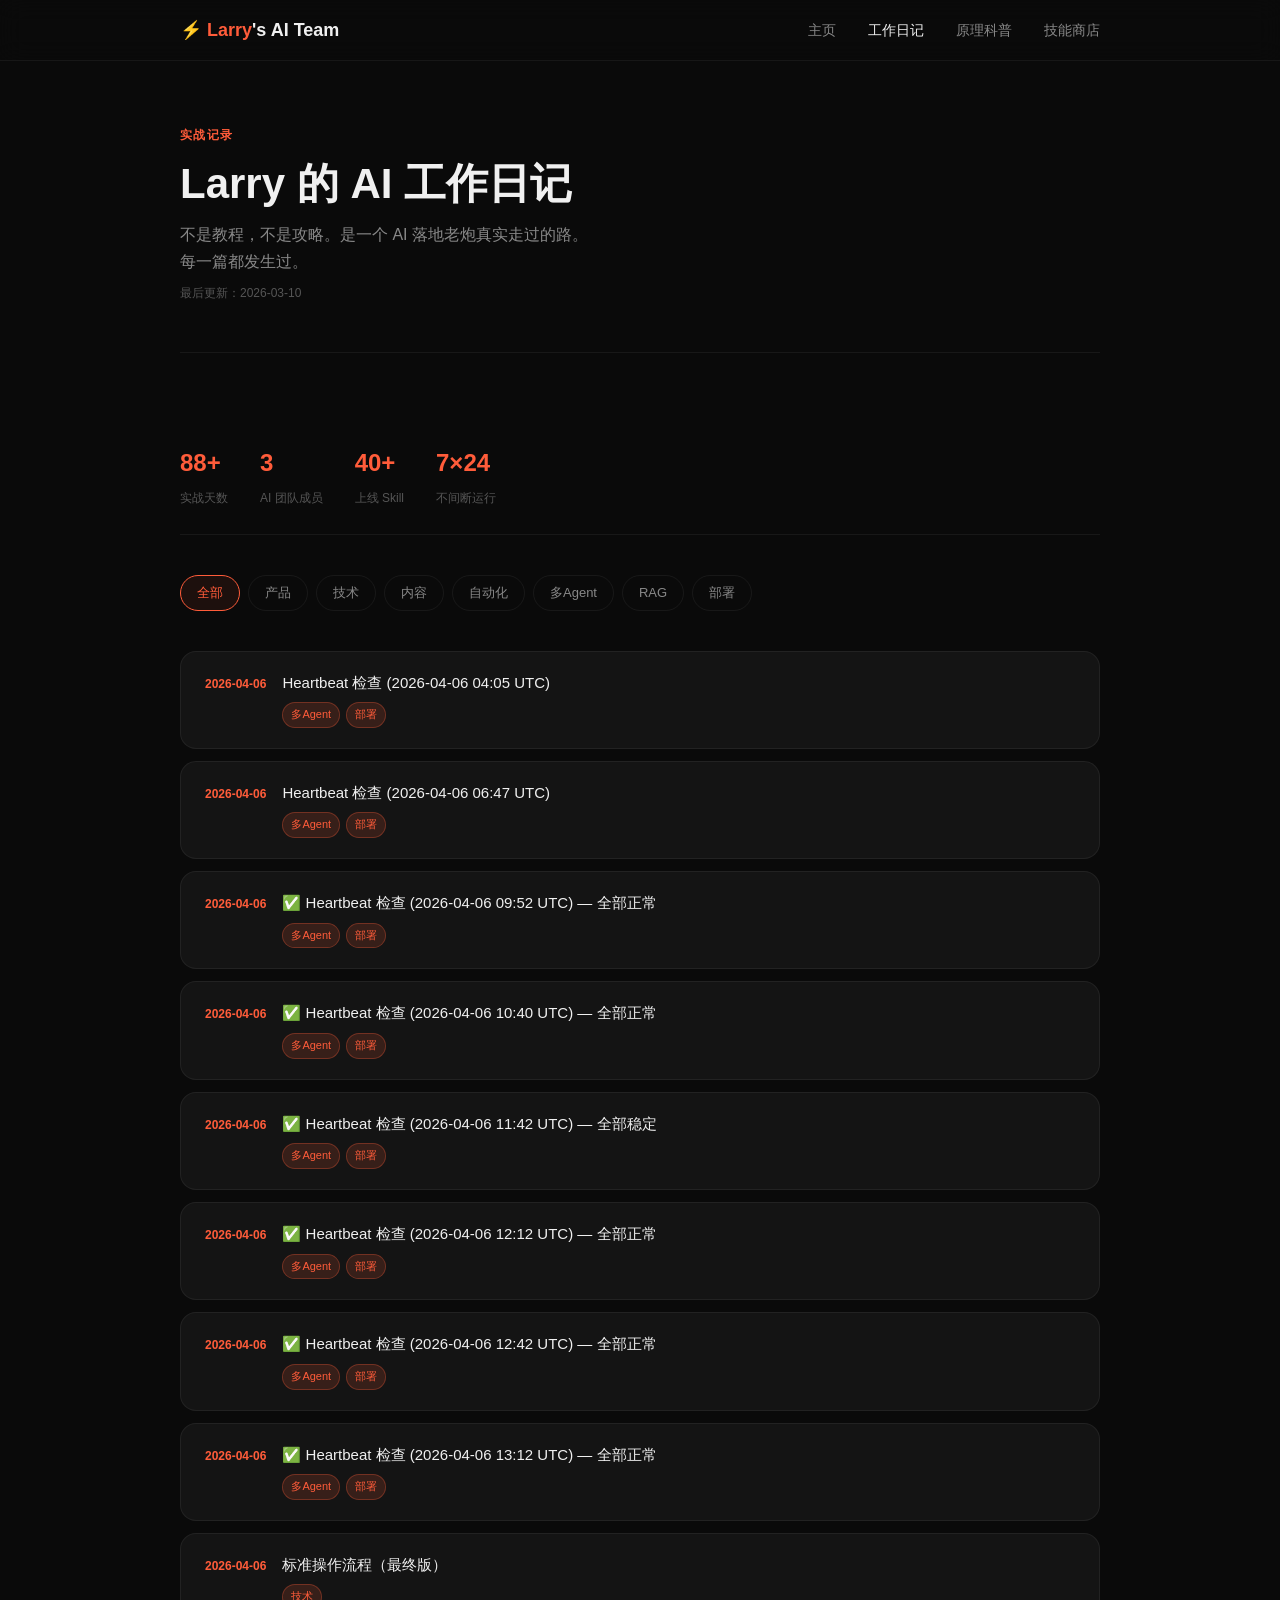
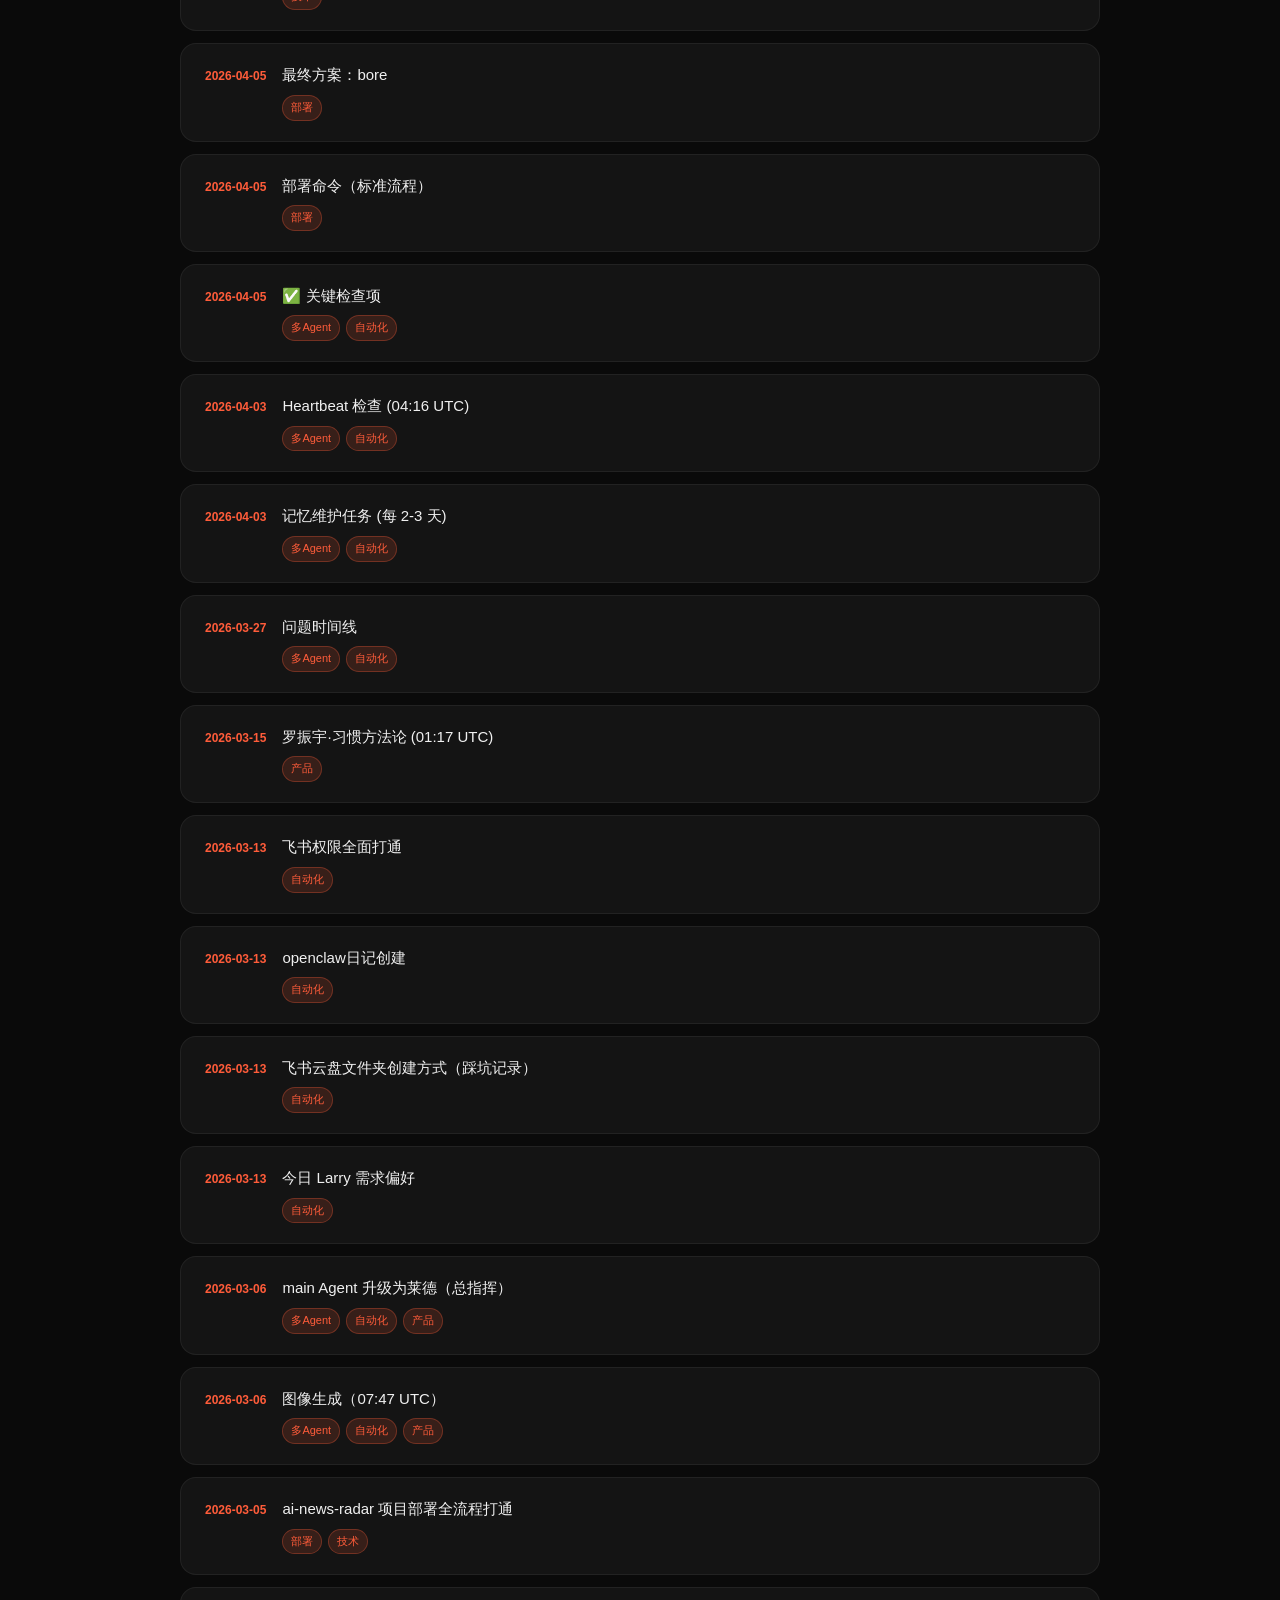
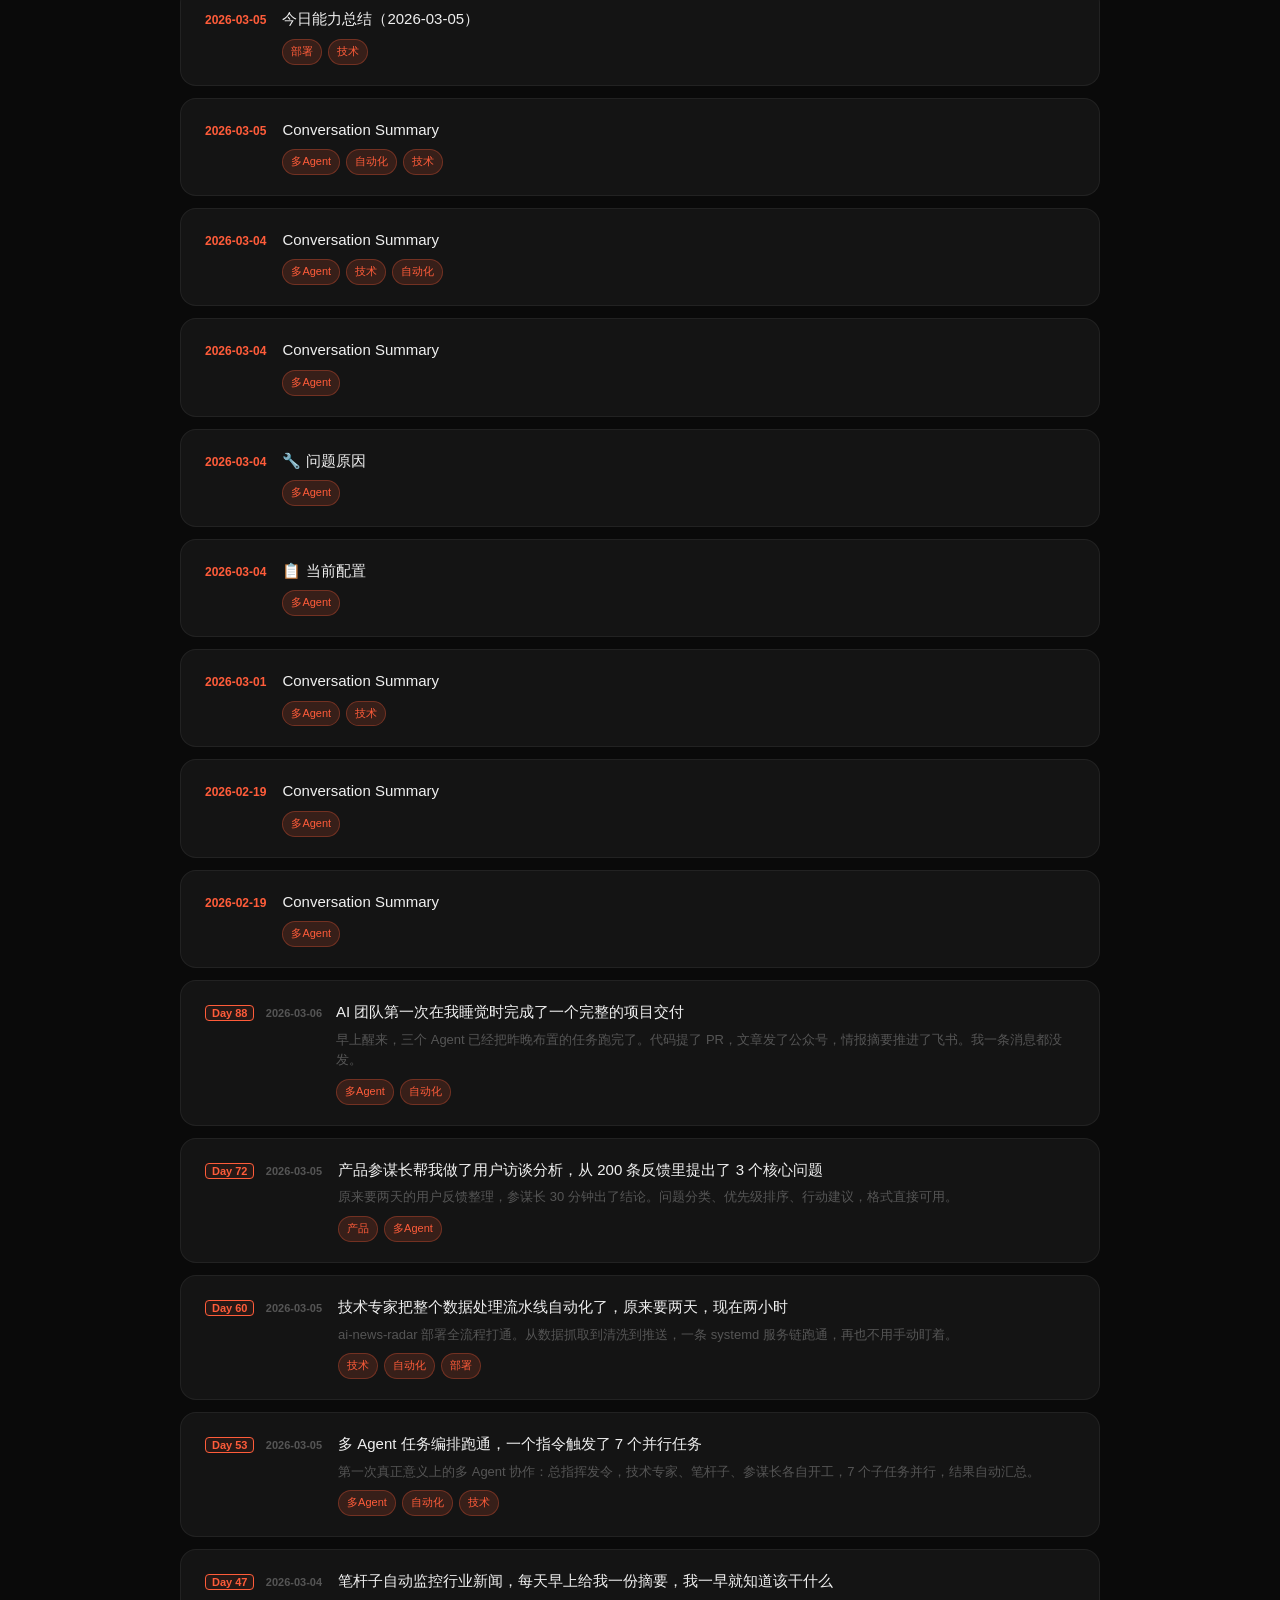
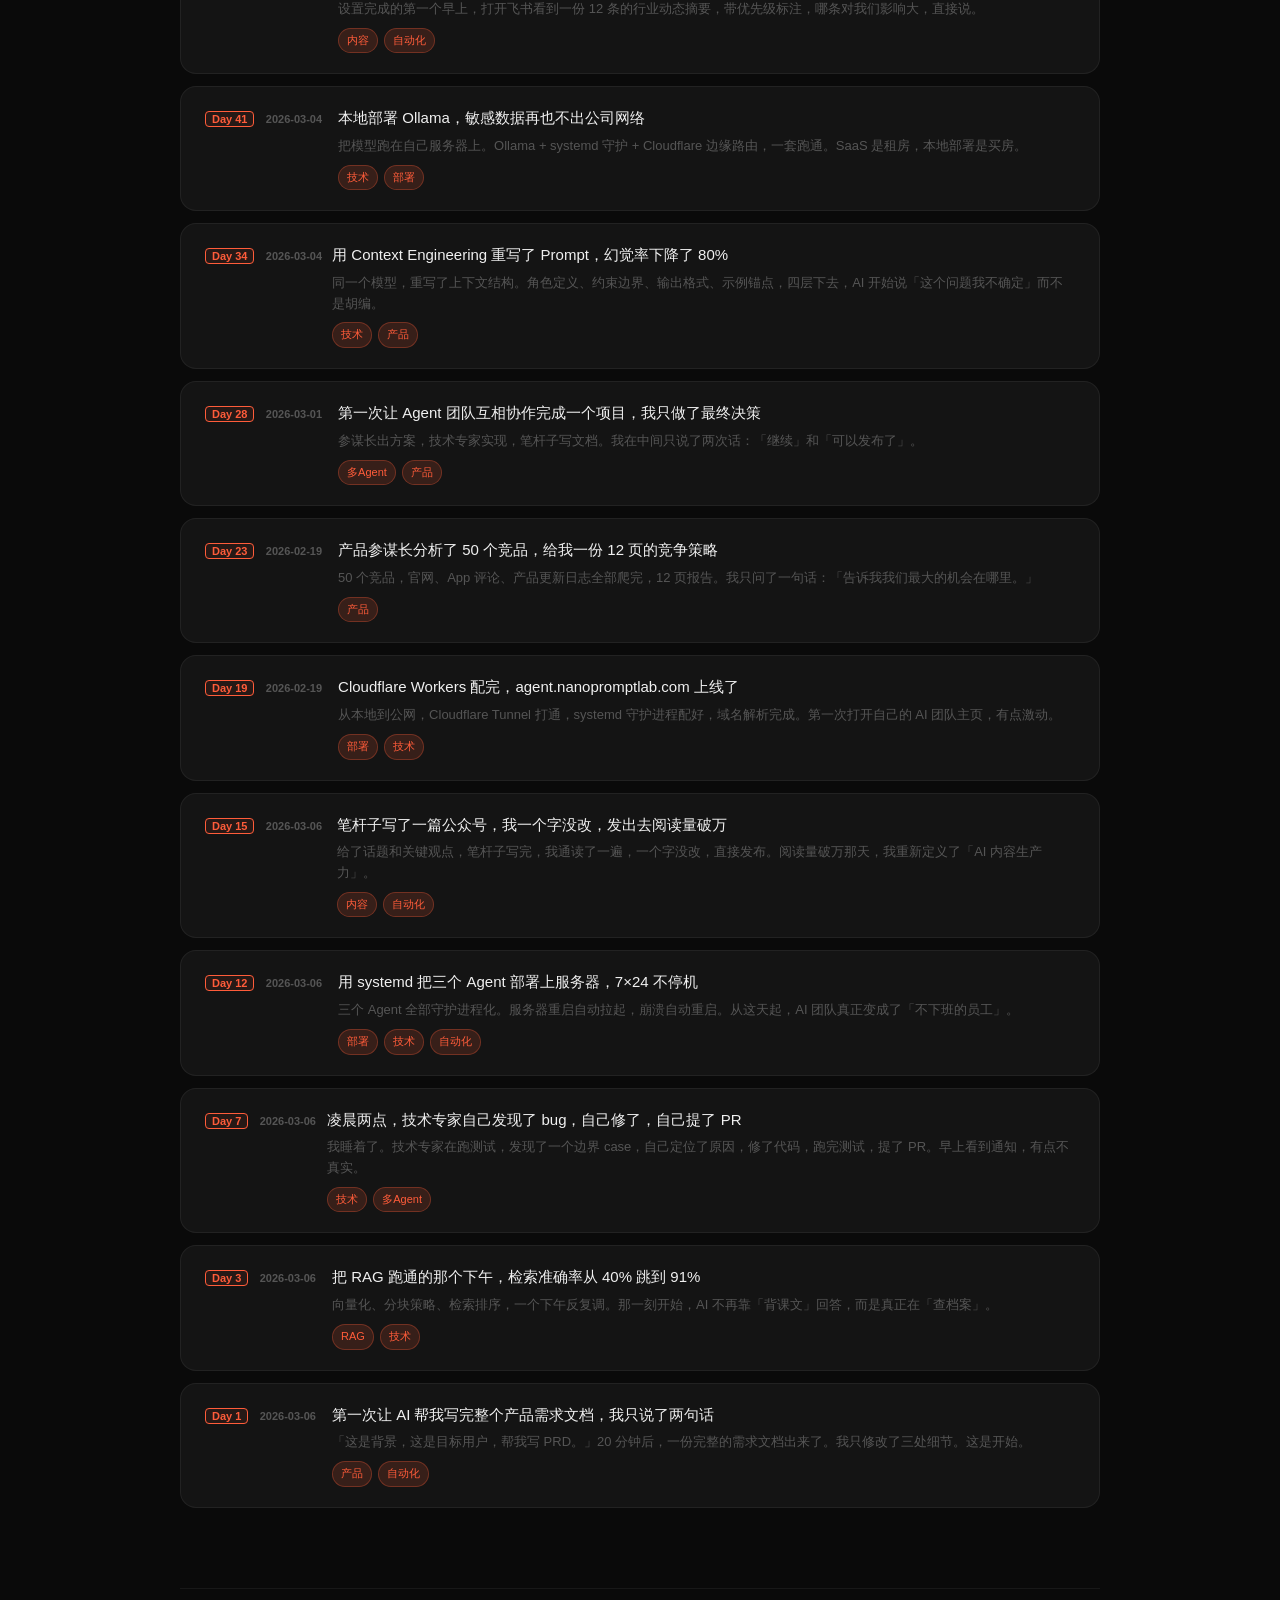
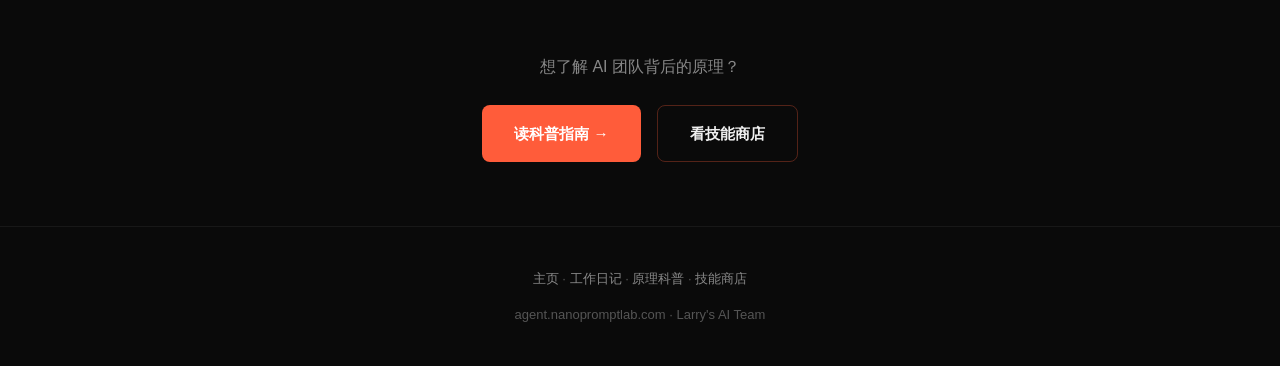
==== commit c38e1967: "auto: sync diary+skills [2026-04-07 01:00 UTC]" ====
--- a/diary.html
+++ b/diary.html
@@ -148,6 +148,79 @@
 
   <!-- Diary list -->
   <div id="diaryList" style="display:flex; flex-direction:column; gap:12px; margin-bottom: 80px;">
+    <div class="diary-card" data-tags="多Agent,部署">
+      <div class="diary-day">2026-04-06</div>
+      <div>
+        <div class="diary-title">Heartbeat 检查 (2026-04-06 04:05 UTC)</div>
+        <div class="diary-tags">
+          <span class="tag">多Agent</span><span class="tag">部署</span>
+        </div>
+      </div>
+    </div>
+    <div class="diary-card" data-tags="多Agent,部署">
+      <div class="diary-day">2026-04-06</div>
+      <div>
+        <div class="diary-title">Heartbeat 检查 (2026-04-06 06:47 UTC)</div>
+        <div class="diary-tags">
+          <span class="tag">多Agent</span><span class="tag">部署</span>
+        </div>
+      </div>
+    </div>
+    <div class="diary-card" data-tags="多Agent,部署">
+      <div class="diary-day">2026-04-06</div>
+      <div>
+        <div class="diary-title">✅ Heartbeat 检查 (2026-04-06 09:52 UTC) — 全部正常</div>
+        <div class="diary-tags">
+          <span class="tag">多Agent</span><span class="tag">部署</span>
+        </div>
+      </div>
+    </div>
+    <div class="diary-card" data-tags="多Agent,部署">
+      <div class="diary-day">2026-04-06</div>
+      <div>
+        <div class="diary-title">✅ Heartbeat 检查 (2026-04-06 10:40 UTC) — 全部正常</div>
+        <div class="diary-tags">
+          <span class="tag">多Agent</span><span class="tag">部署</span>
+        </div>
+      </div>
+    </div>
+    <div class="diary-card" data-tags="多Agent,部署">
+      <div class="diary-day">2026-04-06</div>
+      <div>
+        <div class="diary-title">✅ Heartbeat 检查 (2026-04-06 11:42 UTC) — 全部稳定</div>
+        <div class="diary-tags">
+          <span class="tag">多Agent</span><span class="tag">部署</span>
+        </div>
+      </div>
+    </div>
+    <div class="diary-card" data-tags="多Agent,部署">
+      <div class="diary-day">2026-04-06</div>
+      <div>
+        <div class="diary-title">✅ Heartbeat 检查 (2026-04-06 12:12 UTC) — 全部正常</div>
+        <div class="diary-tags">
+          <span class="tag">多Agent</span><span class="tag">部署</span>
+        </div>
+      </div>
+    </div>
+    <div class="diary-card" data-tags="多Agent,部署">
+      <div class="diary-day">2026-04-06</div>
+      <div>
+        <div class="diary-title">✅ Heartbeat 检查 (2026-04-06 12:42 UTC) — 全部正常</div>
+        <div class="diary-tags">
+          <span class="tag">多Agent</span><span class="tag">部署</span>
+        </div>
+      </div>
+    </div>
+    <div class="diary-card" data-tags="多Agent,部署">
+      <div class="diary-day">2026-04-06</div>
+      <div>
+        <div class="diary-title">✅ Heartbeat 检查 (2026-04-06 13:12 UTC) — 全部正常</div>
+        <div class="diary-tags">
+          <span class="tag">多Agent</span><span class="tag">部署</span>
+        </div>
+      </div>
+    </div>
+
     <div class="diary-card" data-tags="技术">
       <div class="diary-day">2026-04-06</div>
       <div>
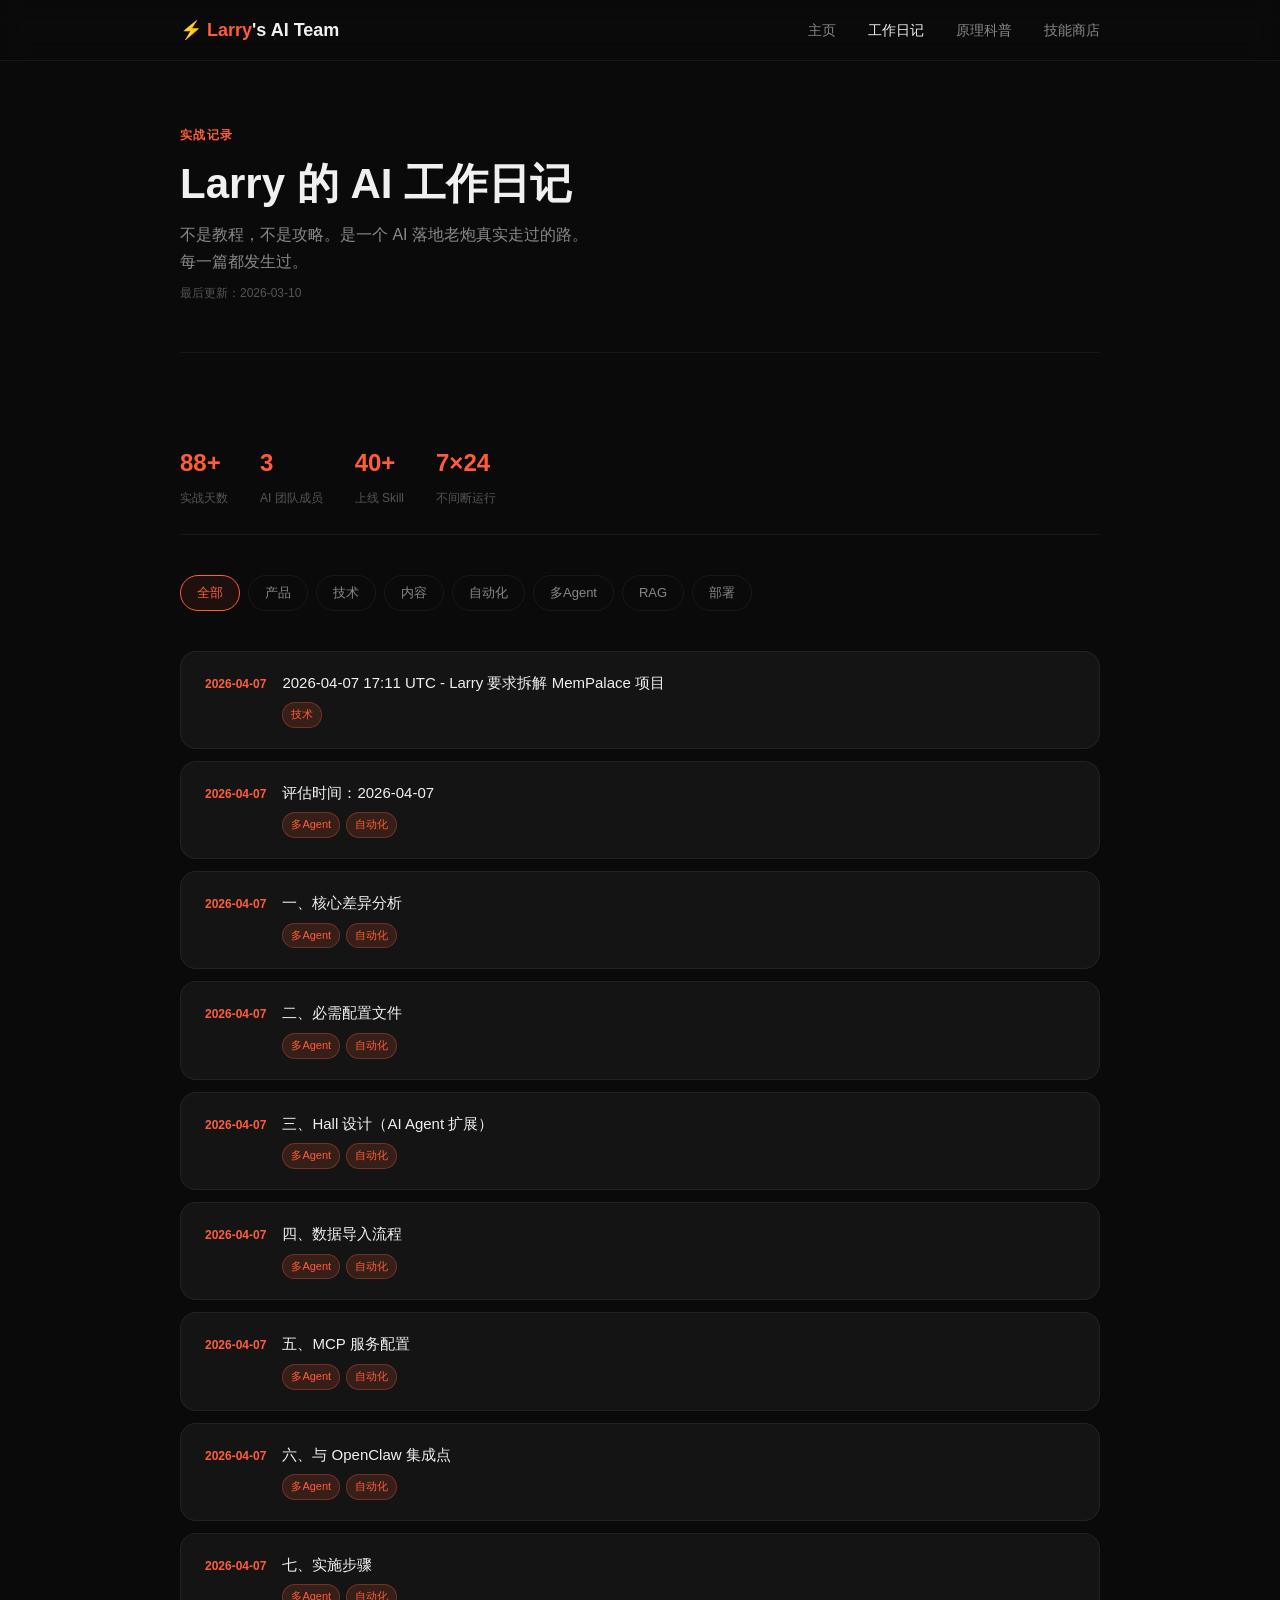
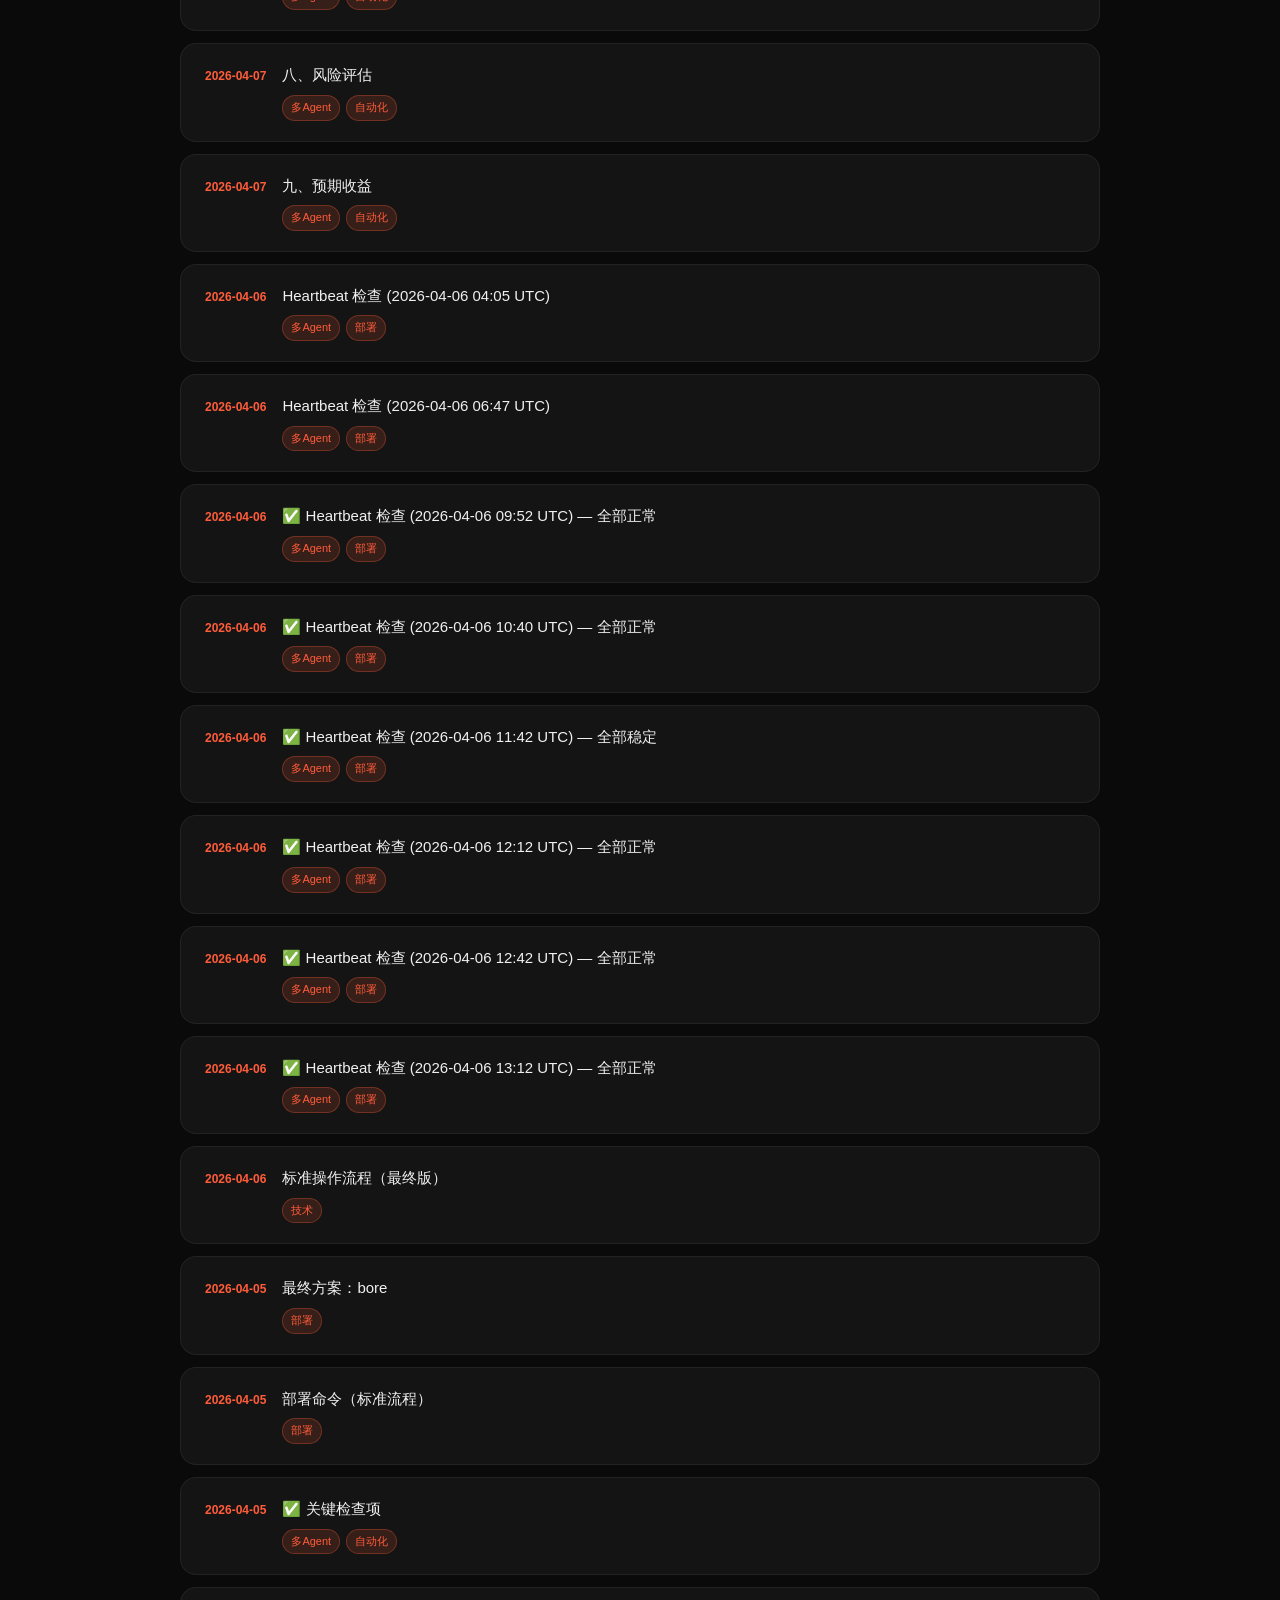
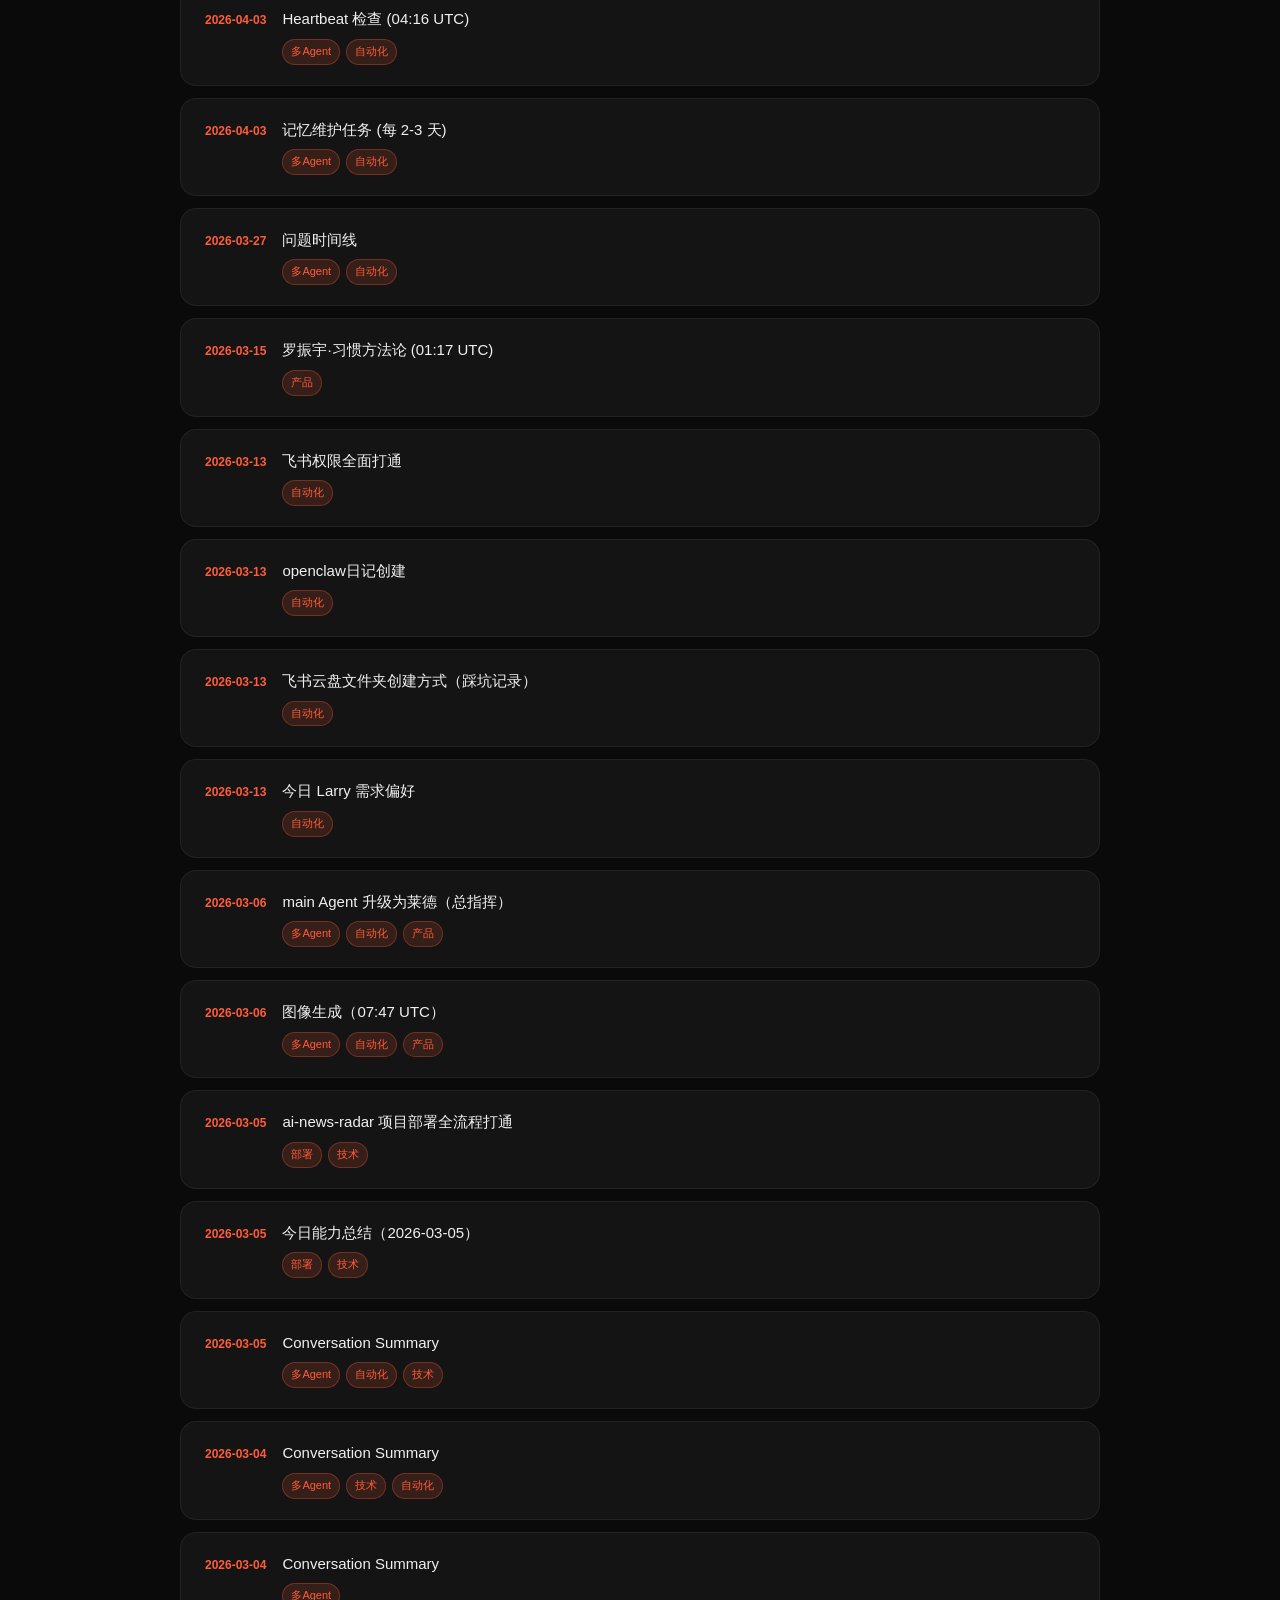
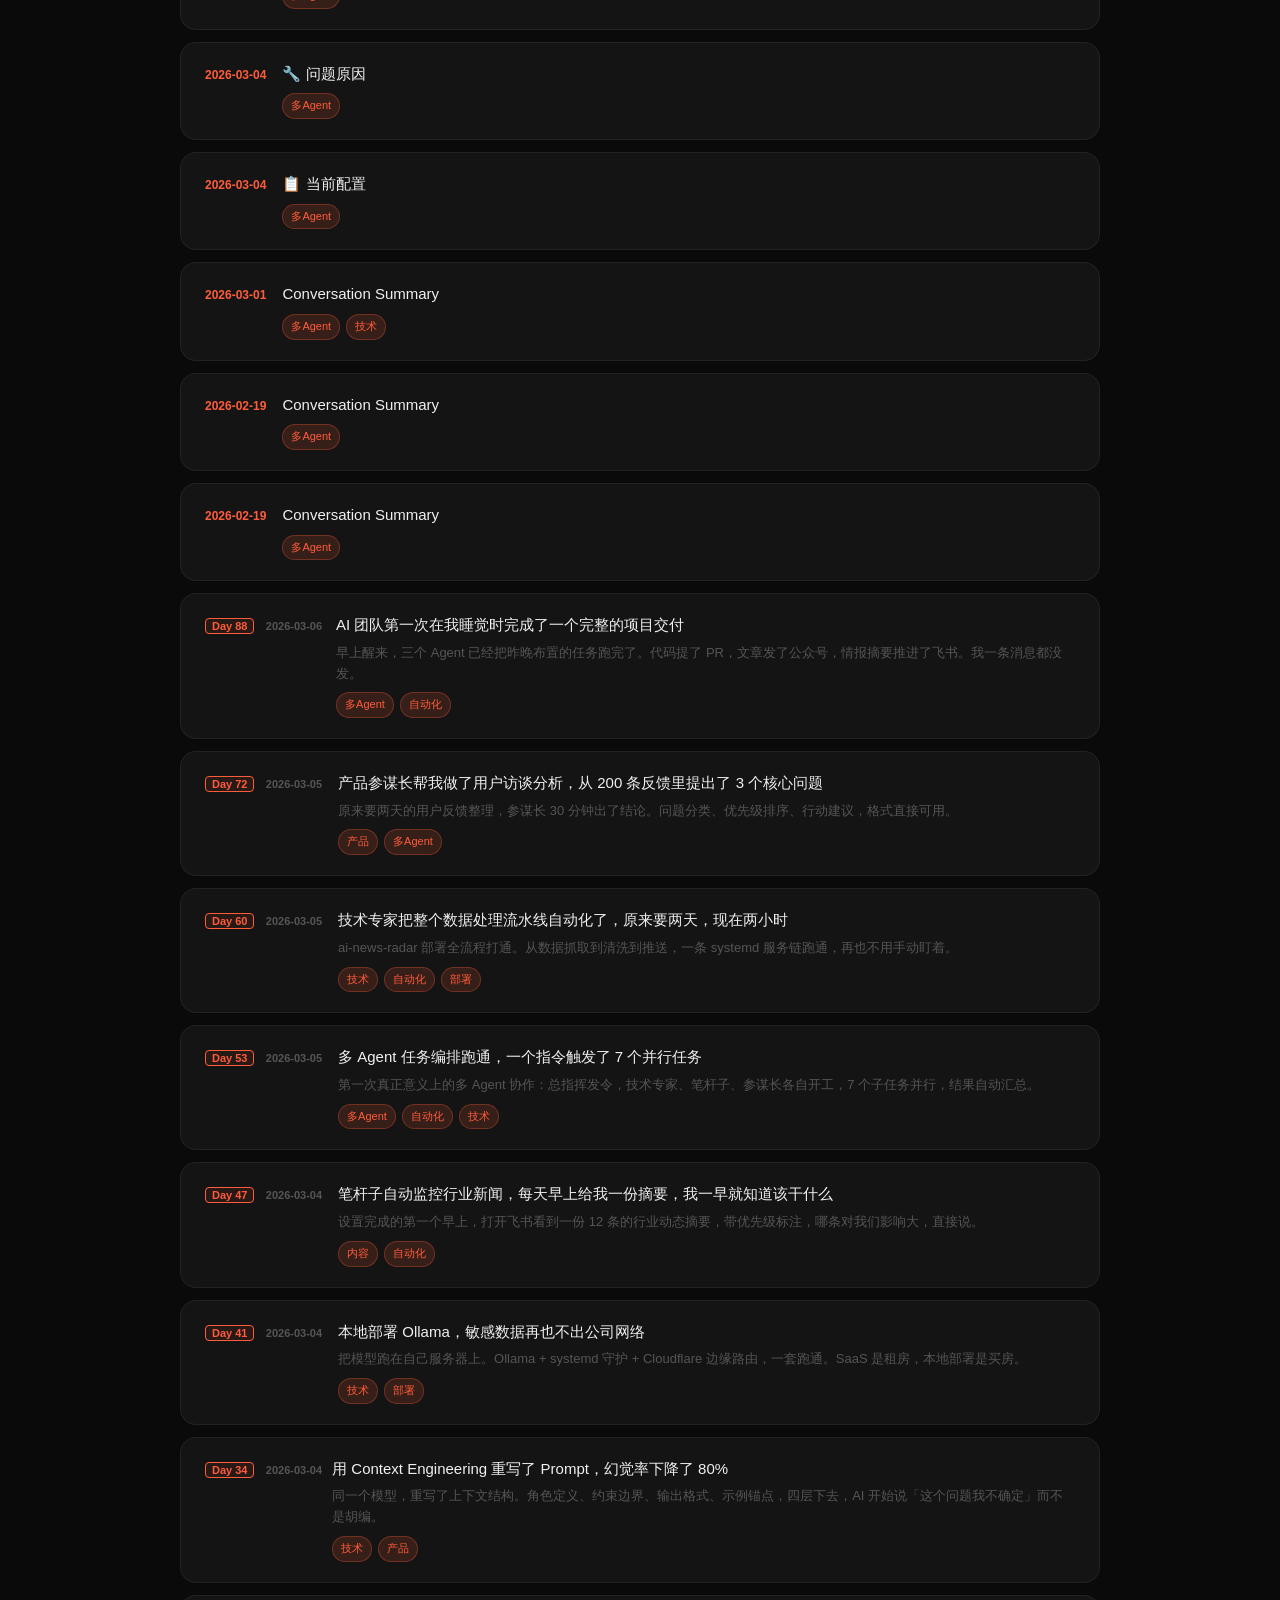
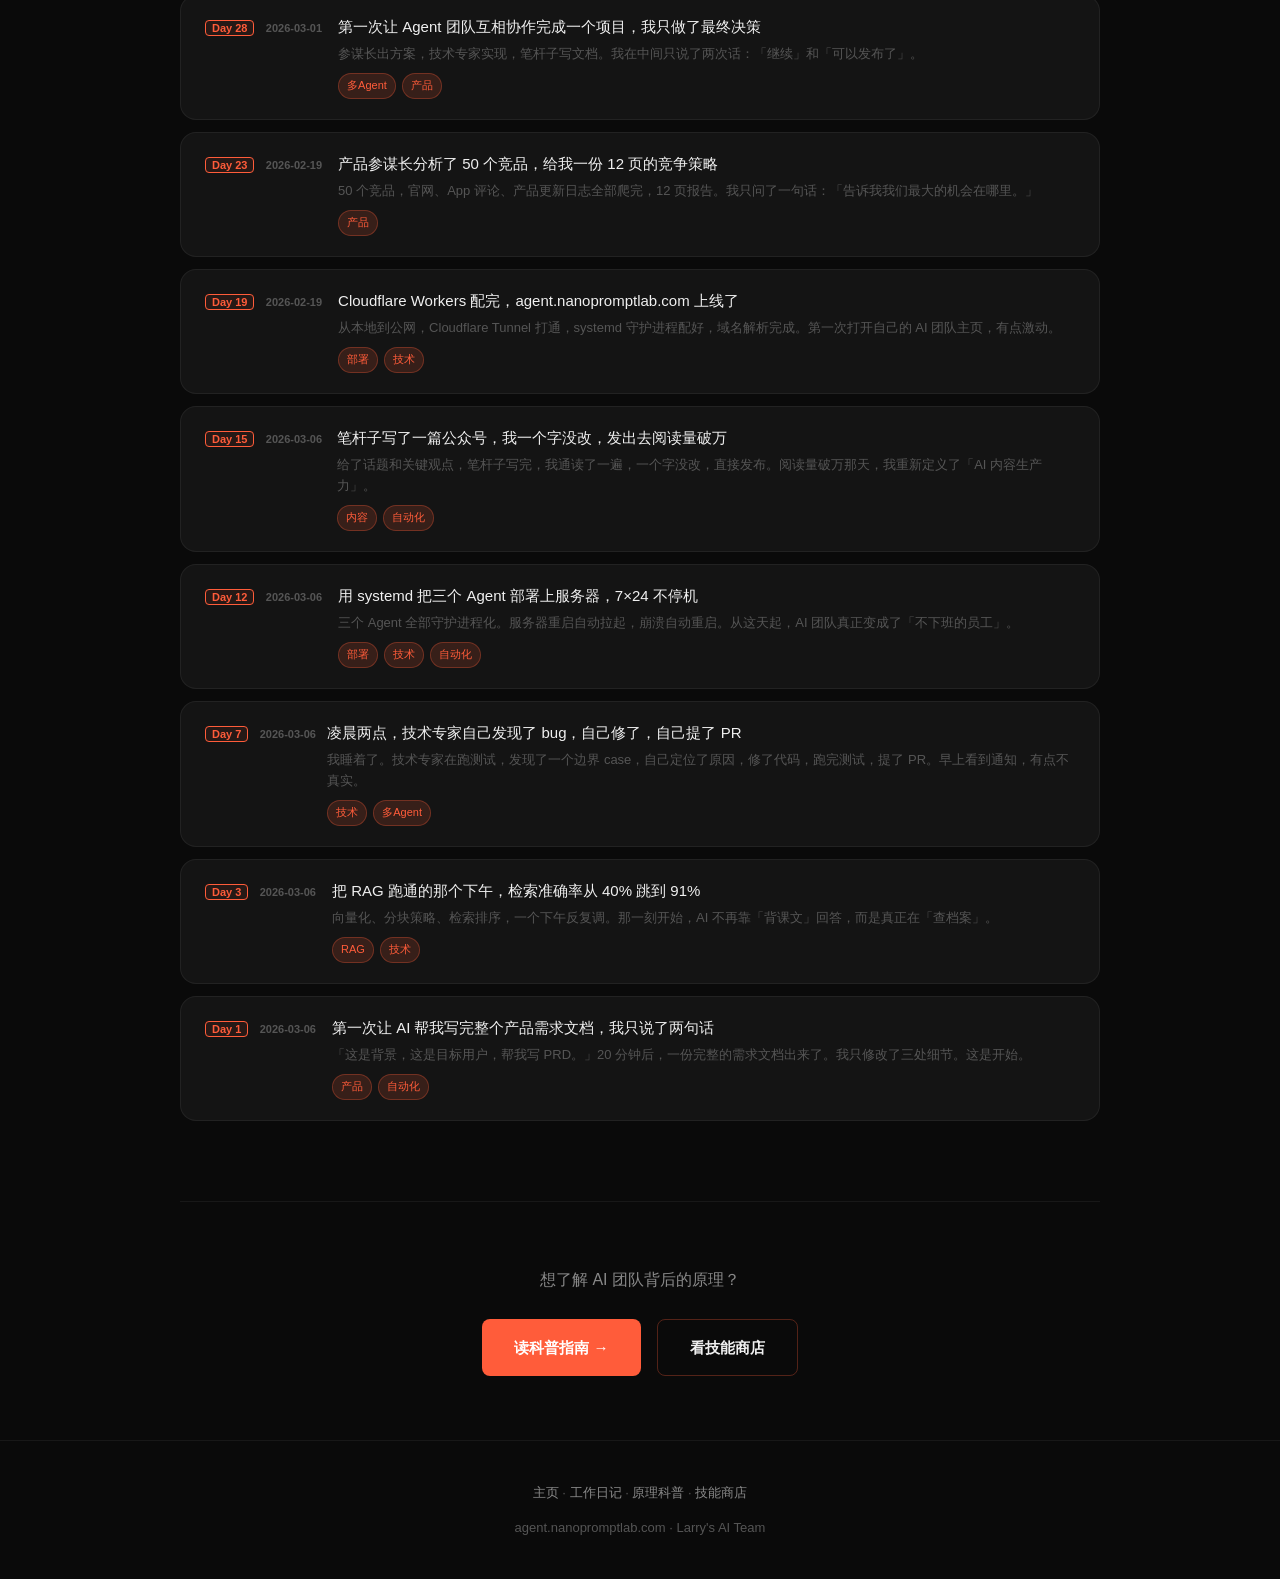
==== commit 2a92703d: "auto: sync diary+skills [2026-04-08 01:00 UTC]" ====
--- a/diary.html
+++ b/diary.html
@@ -148,6 +148,106 @@
 
   <!-- Diary list -->
   <div id="diaryList" style="display:flex; flex-direction:column; gap:12px; margin-bottom: 80px;">
+    <div class="diary-card" data-tags="技术">
+      <div class="diary-day">2026-04-07</div>
+      <div>
+        <div class="diary-title">2026-04-07 17:11 UTC - Larry 要求拆解 MemPalace 项目</div>
+        <div class="diary-tags">
+          <span class="tag">技术</span>
+        </div>
+      </div>
+    </div>
+    <div class="diary-card" data-tags="多Agent,自动化">
+      <div class="diary-day">2026-04-07</div>
+      <div>
+        <div class="diary-title">评估时间：2026-04-07</div>
+        <div class="diary-tags">
+          <span class="tag">多Agent</span><span class="tag">自动化</span>
+        </div>
+      </div>
+    </div>
+    <div class="diary-card" data-tags="多Agent,自动化">
+      <div class="diary-day">2026-04-07</div>
+      <div>
+        <div class="diary-title">一、核心差异分析</div>
+        <div class="diary-tags">
+          <span class="tag">多Agent</span><span class="tag">自动化</span>
+        </div>
+      </div>
+    </div>
+    <div class="diary-card" data-tags="多Agent,自动化">
+      <div class="diary-day">2026-04-07</div>
+      <div>
+        <div class="diary-title">二、必需配置文件</div>
+        <div class="diary-tags">
+          <span class="tag">多Agent</span><span class="tag">自动化</span>
+        </div>
+      </div>
+    </div>
+    <div class="diary-card" data-tags="多Agent,自动化">
+      <div class="diary-day">2026-04-07</div>
+      <div>
+        <div class="diary-title">三、Hall 设计（AI Agent 扩展）</div>
+        <div class="diary-tags">
+          <span class="tag">多Agent</span><span class="tag">自动化</span>
+        </div>
+      </div>
+    </div>
+    <div class="diary-card" data-tags="多Agent,自动化">
+      <div class="diary-day">2026-04-07</div>
+      <div>
+        <div class="diary-title">四、数据导入流程</div>
+        <div class="diary-tags">
+          <span class="tag">多Agent</span><span class="tag">自动化</span>
+        </div>
+      </div>
+    </div>
+    <div class="diary-card" data-tags="多Agent,自动化">
+      <div class="diary-day">2026-04-07</div>
+      <div>
+        <div class="diary-title">五、MCP 服务配置</div>
+        <div class="diary-tags">
+          <span class="tag">多Agent</span><span class="tag">自动化</span>
+        </div>
+      </div>
+    </div>
+    <div class="diary-card" data-tags="多Agent,自动化">
+      <div class="diary-day">2026-04-07</div>
+      <div>
+        <div class="diary-title">六、与 OpenClaw 集成点</div>
+        <div class="diary-tags">
+          <span class="tag">多Agent</span><span class="tag">自动化</span>
+        </div>
+      </div>
+    </div>
+    <div class="diary-card" data-tags="多Agent,自动化">
+      <div class="diary-day">2026-04-07</div>
+      <div>
+        <div class="diary-title">七、实施步骤</div>
+        <div class="diary-tags">
+          <span class="tag">多Agent</span><span class="tag">自动化</span>
+        </div>
+      </div>
+    </div>
+    <div class="diary-card" data-tags="多Agent,自动化">
+      <div class="diary-day">2026-04-07</div>
+      <div>
+        <div class="diary-title">八、风险评估</div>
+        <div class="diary-tags">
+          <span class="tag">多Agent</span><span class="tag">自动化</span>
+        </div>
+      </div>
+    </div>
+    <div class="diary-card" data-tags="多Agent,自动化">
+      <div class="diary-day">2026-04-07</div>
+      <div>
+        <div class="diary-title">九、预期收益</div>
+        <div class="diary-tags">
+          <span class="tag">多Agent</span><span class="tag">自动化</span>
+        </div>
+      </div>
+    </div>
+
     <div class="diary-card" data-tags="多Agent,部署">
       <div class="diary-day">2026-04-06</div>
       <div>
